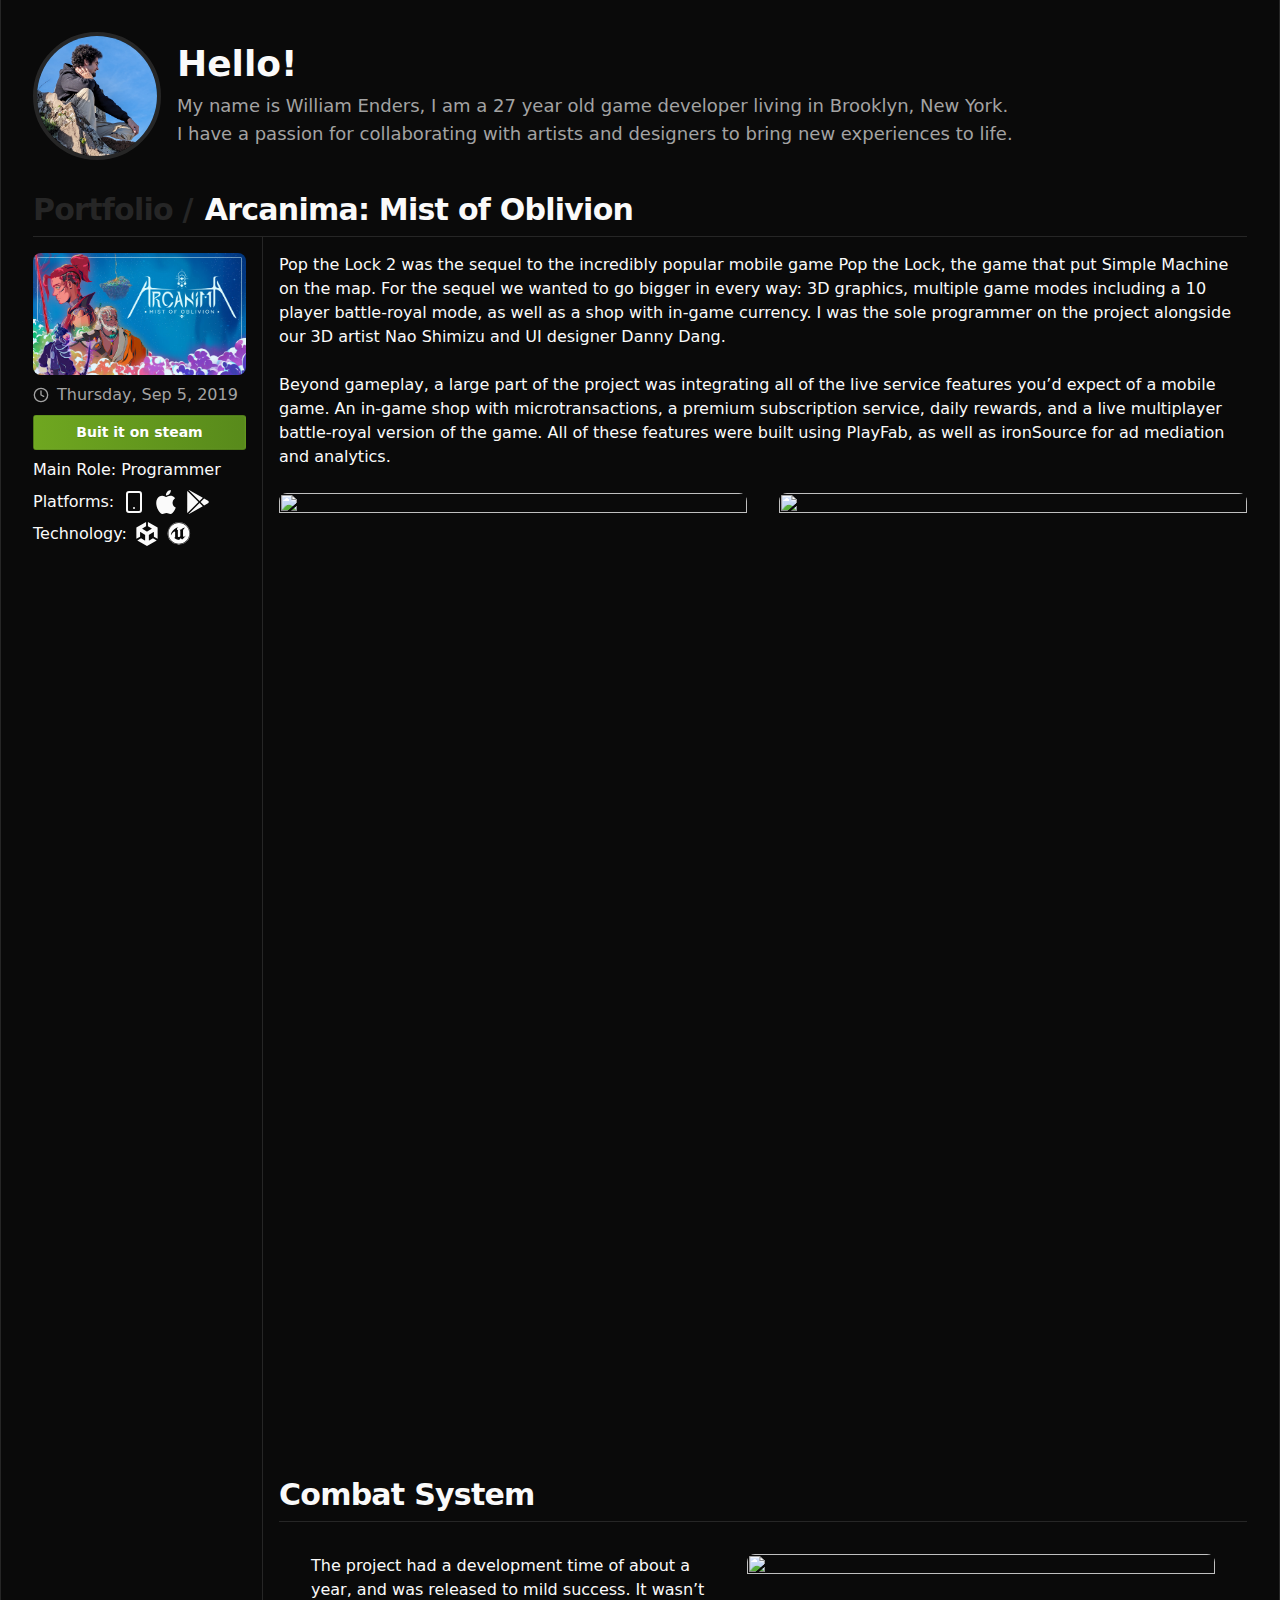
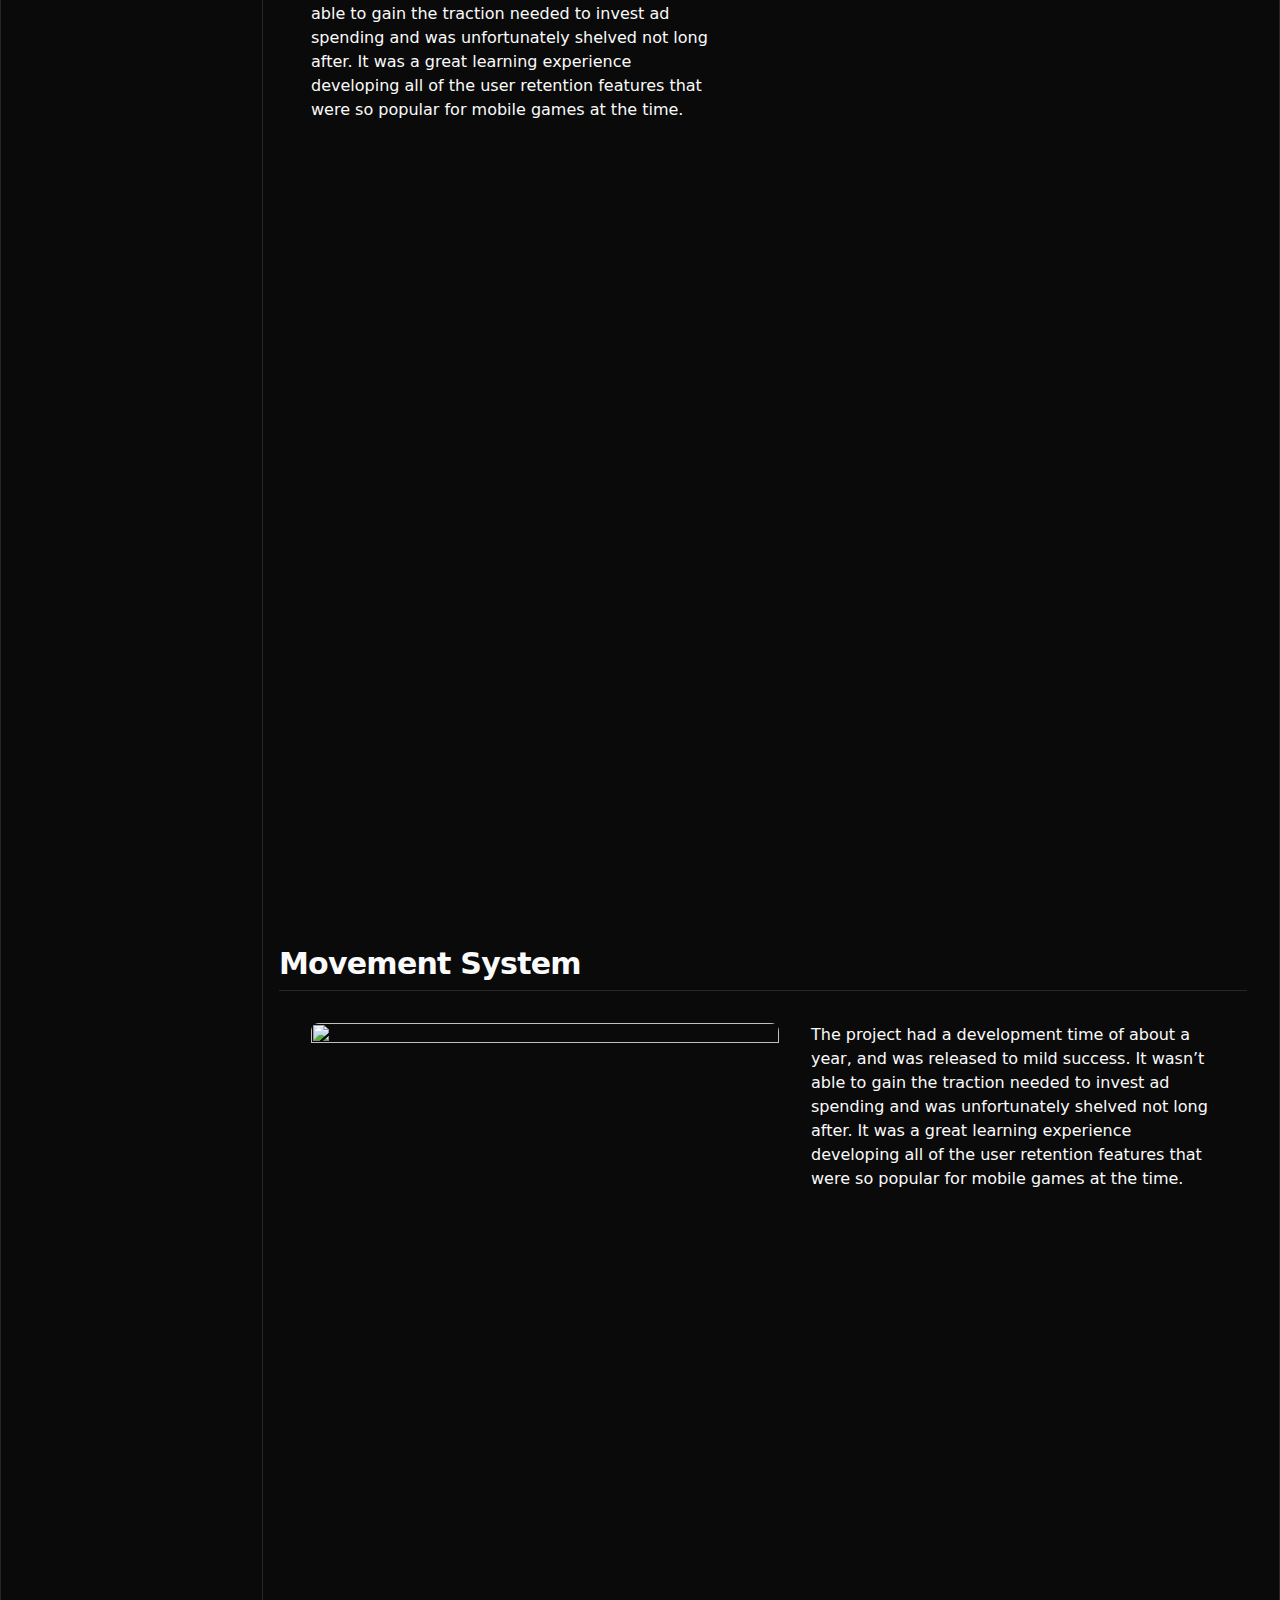
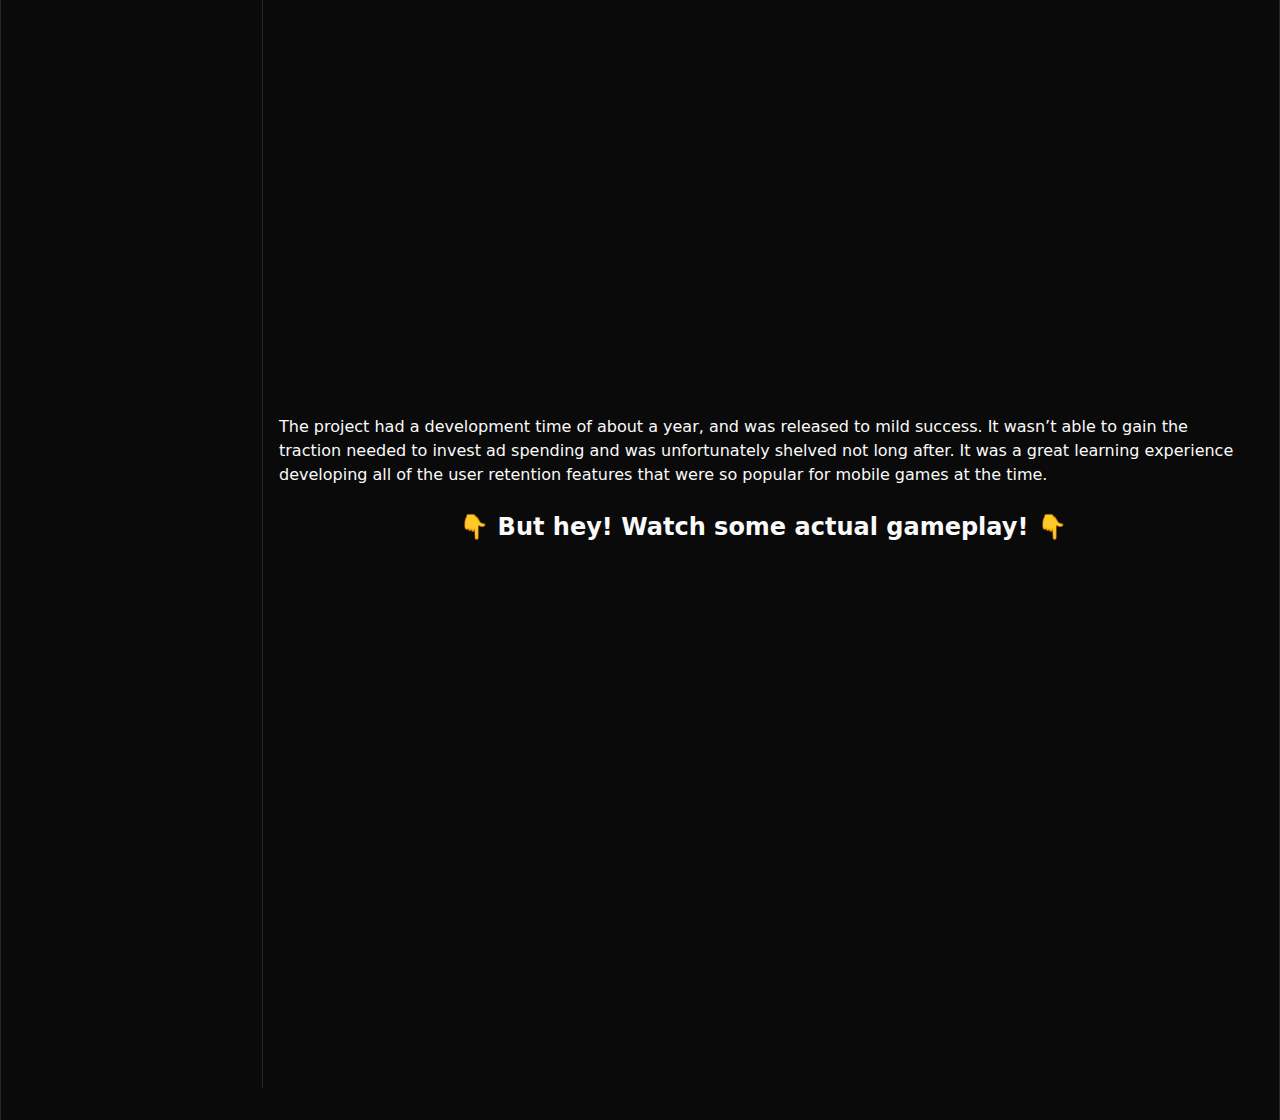
==== arcanima.html @ 006cbc2c "new gifs arcanima + all buttons" ====
<!DOCTYPE html>
<html lang="en" class="dark">
<head>
    <meta charset="utf-8">
    <link rel="icon" href="data:image/svg+xml,<svg xmlns=%22http://www.w3.org/2000/svg%22 viewBox=%220 0 100 100%22><text y=%22.9em%22 font-size=%2290%22>🌴</text></svg>">
    <meta name="viewport" content="width=device-width, initial-scale=1">

    <link href="css/0.CryfB9rL.css" rel="stylesheet">
    <title>William Enders | Game Developer</title><!-- HEAD_svelte-1976145_START -->
    <meta name="description" content="Welcome to my portfolio!"><!-- HEAD_svelte-1976145_END -->
</head>
<body data-sveltekit-preload-data="hover">
<div style="display: contents">
    <div class="annoying svelte-189985l">
        <div class="container min-h-dvh bg-background px-4 py-8 sm:px-6 md:px-8 xl:border-x">
            <div class="mb-8 flex flex-col gap-4 sm:flex-row" data-svelte-h="svelte-opiw4z"><a href="index.html" class="size-32 flex-none transition-transform motion-safe:hover:scale-105">
                <picture>
                    <source srcset="profile.png 1x, beach.DBFa8-_S.avif 2x" type="image/avif">
                    <source srcset="images/beach.D4cqr7gb.webp 1x, images/beach.BgDxl0EW.webp 2x" type="image/webp">
                    <source srcset="images/beach.BBWBqa_H.jpg 1x, images/beach.DhFdkm6y.jpg 2x" type="image/jpeg">
                    <img class="rounded-full border-4" src="images/beach.DhFdkm6y.jpg" alt="a portrait of a handsome young man" width="400" height="400"></picture>
            </a>
                <div class="space-y-2 self-center"><h1 class="text-2xl font-bold md:text-4xl">Hello!</h1>
                    <p class="text-md text-balance text-muted-foreground md:text-lg">My name is William Enders, I am a 27 year old game developer living in Brooklyn, New York. I
                        have a passion for collaborating with artists and designers to bring new experiences to life.</p></div>
            </div>
            <div class="border-b pb-2 text-3xl font-semibold tracking-tight transition-colors flex gap-3"><h1 class="text-muted" data-svelte-h="svelte-1a8pxc0"><a href="index.html" class="hover:text-primary transition-colors">Portfolio</a>
                /</h1>
                <h1>Arcanima: Mist of Oblivion</h1></div>
            <div class="flex h-full flex-row">
                <div class="flex basis-1/4 flex-col gap-2 border-r pr-4 pt-4">
                    <picture>
                        <source srcset="arcanima_tn.jpg 1x, ptl2.BVI6QSQ7.avif 2x" type="image/avif">
                        <source srcset="images/ptl2.Bhh-HkdA.webp 1x, images/ptl2.CThz2s9M.webp 2x" type="image/webp">
                        <source srcset="images/ptl2.BrkfYLmK.png 1x, images/ptl2.B_6vMdX2.png 2x" type="image/png">
                        <img src="images/ptl2.B_6vMdX2.png" alt="Pop The Lock 2" class="h-auto w-96 rounded-lg [view-transition-name:thumbnail]" width="616" height="353"></picture>
                    <div class="flex items-center gap-2 text-muted-foreground">
                        <svg xmlns="http://www.w3.org/2000/svg" width="24" height="24" viewBox="0 0 24 24" fill="none" stroke="currentColor" stroke-width="2" stroke-linecap="round" stroke-linejoin="round"
                             class="lucide-icon lucide lucide-clock size-4">
                            <circle cx="12" cy="12" r="10"></circle>
                            <polyline points="12 6 12 12 16 14"></polyline>
                        </svg>
                        <p>Thursday, Sep 5, 2019</p></div>
                    <div>
                        <a class="steam-button" target="_blank" href="https://store.steampowered.com/app/2172500/Arcanima_Mist_of_Oblivion___Prologue/">
                            Buit it on <strong>steam</strong>
                        </a>
                    </div>
                    <p>Main Role: Programmer</p>
                    <div class="flex gap-2"><p data-svelte-h="svelte-r80nj2">Platforms:</p>
                        <svg xmlns="http://www.w3.org/2000/svg" width="24" height="24" viewBox="0 0 24 24" fill="none" stroke="currentColor" stroke-width="2" stroke-linecap="round" stroke-linejoin="round"
                             class="lucide-icon lucide lucide-smartphone ">
                            <rect width="14" height="20" x="5" y="2" rx="2" ry="2"></rect>
                            <path d="M12 18h.01"></path>
                        </svg>
                        <svg viewBox="0 0 24 24" xmlns="http://www.w3.org/2000/svg" width="24" height="24" fill="currentColor">
                            <path d="M12.152 6.896c-.948 0-2.415-1.078-3.96-1.04-2.04.027-3.91 1.183-4.961 3.014-2.117 3.675-.546 9.103 1.519 12.09 1.013 1.454 2.208 3.09 3.792 3.039 1.52-.065 2.09-.987 3.935-.987 1.831 0 2.35.987 3.96.948 1.637-.026 2.676-1.48 3.676-2.948 1.156-1.688 1.636-3.325 1.662-3.415-.039-.013-3.182-1.221-3.22-4.857-.026-3.04 2.48-4.494 2.597-4.559-1.429-2.09-3.623-2.324-4.39-2.376-2-.156-3.675 1.09-4.61 1.09zM15.53 3.83c.843-1.012 1.4-2.427 1.245-3.83-1.207.052-2.662.805-3.532 1.818-.78.896-1.454 2.338-1.273 3.714 1.338.104 2.715-.688 3.559-1.701"></path>
                        </svg>
                        <svg viewBox="0 0 24 24" xmlns="http://www.w3.org/2000/svg" width="24" height="24" fill="currentColor">
                            <path d="M22.018 13.298l-3.919 2.218-3.515-3.493 3.543-3.521 3.891 2.202a1.49 1.49 0 0 1 0 2.594zM1.337.924a1.486 1.486 0 0 0-.112.568v21.017c0 .217.045.419.124.6l11.155-11.087L1.337.924zm12.207 10.065l3.258-3.238L3.45.195a1.466 1.466 0 0 0-.946-.179l11.04 10.973zm0 2.067l-11 10.933c.298.036.612-.016.906-.183l13.324-7.54-3.23-3.21z"></path>
                        </svg>
                    </div>
                    <div class="flex gap-2"><p data-svelte-h="svelte-1bf0748">Technology:</p>
                        <svg viewBox="0 0 24 24" xmlns="http://www.w3.org/2000/svg" width="24" height="24" fill="currentColor">
                            <path d="m12.9288 4.2939 3.7997 2.1929c.1366.077.1415.2905 0 .3675l-4.515 2.6076a.4192.4192 0 0 1-.4246 0L7.274 6.8543c-.139-.0745-.1415-.293 0-.3675l3.7972-2.193V0L1.3758 5.5977V16.793l3.7177-2.1456v-4.3858c-.0025-.1565.1813-.2682.318-.1838l4.5148 2.6076a.4252.4252 0 0 1 .2136.3676v5.2127c.0025.1565-.1813.2682-.3179.1838l-3.7996-2.1929-3.7178 2.1457L12 24l9.6954-5.5977-3.7178-2.1457-3.7996 2.1929c-.1341.082-.3229-.0248-.3179-.1838V13.053c0-.1565.087-.2956.2136-.3676l4.5149-2.6076c.134-.082.3228.0224.3179.1838v4.3858l3.7177 2.1456V5.5977L12.9288 0Z"></path>
                        </svg>
                        <svg viewBox="0 0 1002.188 1092.1911" xmlns="http://www.w3.org/2000/svg" width="24">
                            <g transform="matrix(1.65,0,0,-1.65,-350,1521.5239)">
                                <g transform="translate(312.5538,585.913)">
                                    <path d="m 0,0 c 0,0 -10.463,51.999 44.874,114.973 55.342,62.972 96.863,85.871 141.707,97.799 0,0 -0.038,-0.023 -0.078,-0.046 0.057,0.015 0.114,0.031 0.17,0.046 0,0 -35.227,-20.517 -35.227,-51.522 0,-9 1.435,-15.184 3.423,-19.315 2.638,-5.488 6.816,-7.354 10.567,-7.372 3.161,-0.018 5.011,1.281 9.01,2.834 l 0,-167.924 c 0,0 0.433,-2.707 2.863,-5.915 3.5,-4.613 9.001,-10.243 19.335,-10.3 17.629,0.113 39.802,20.026 39.802,20.026 l 0,135.964 c 0,13.832 -9.899,30.53 -20.389,36.259 0,0 1.429,0.09 3.743,0.089 6.926,0.002 21.784,-0.79 30.063,-7.115 2.3,2.665 39.418,44.665 105.466,57.589 0,0 -0.012,-0.013 -0.032,-0.037 0.061,0.012 0.12,0.025 0.181,0.037 0,0 -36.532,-43.016 -47.982,-64.348 -2.035,-0.121 -2.332,-40.471 -1.993,-80.79 0.329,-38.92 1.253,-77.818 1.789,-80.509 0,0 3.898,-5.794 13.824,-5.844 11.196,-0.057 30.063,7.195 59.643,38.288 l -0.001,-10e-4 0.001,10e-4 c 0,0 -0.78,-1.771 -2.35,-4.908 -8.477,-16.938 -39.975,-73.721 -95.925,-106.725 l -0.003,0.003 c -0.002,-10e-4 -0.004,-0.002 -0.005,-0.003 l -36.29,30.693 -0.927,0.774 -39.58,-41.967 c 0,0 -0.023,0.002 -0.06,0.006 l -0.005,-0.006 c 0,0 -90.232,7.633 -127.919,62.015 0,0 0.071,-0.026 0.178,-0.065 -0.016,0.022 -0.032,0.043 -0.047,0.065 0,0 5.707,-2.221 12.148,-2.342 7.547,-0.138 15.472,2.619 15.472,15.229 l 0,127.85 c 0,6.529 -4.495,13.853 -14.362,13.825 C 82.21,97.288 69.47,91.317 52.074,73.468 15.34,35.783 0.085,0 0.085,0 0.085,0 0.075,0.049 0.059,0.136 0.023,0.052 0,0 0,0 m 200.446,-216.757 c 70.386,0 136.56,27.41 186.33,77.18 49.771,49.771 77.18,115.944 77.18,186.33 0,70.386 -27.409,136.559 -77.18,186.33 -49.77,49.77 -115.944,77.18 -186.33,77.18 -70.386,0 -136.559,-27.41 -186.33,-77.18 -49.77,-49.771 -77.18,-115.944 -77.18,-186.33 0,-70.386 27.41,-136.559 77.18,-186.33 49.771,-49.77 115.944,-77.18 186.33,-77.18" style="fill:#ffffff"/>
                                </g>
                                <g transform="translate(513,908.3072)">
                                    <path d="m 0,0 c 152.232,0 275.641,-123.409 275.641,-275.641 0,-152.232 -123.409,-275.641 -275.641,-275.641 -152.232,0 -275.641,123.409 -275.641,275.641 C -275.641,-123.409 -152.232,0 0,0 m 0,-559.119 c 75.72,0 146.907,29.487 200.449,83.029 53.542,53.542 83.028,124.729 83.028,200.449 0,75.719 -29.486,146.907 -83.028,200.449 C 146.907,-21.65 75.72,7.836 0,7.836 c -75.72,0 -146.907,-29.486 -200.449,-83.028 -53.542,-53.542 -83.028,-124.73 -83.028,-200.449 0,-75.72 29.486,-146.907 83.028,-200.449 53.542,-53.542 124.729,-83.029 200.449,-83.029" style="fill:#ffffff"/>
                                </g>
                            </g>
                        </svg>
                    </div>


                </div>
                <div class="flex-grow basis-1/2 pl-4 pt-4">


                    <p data-svelte-h="svelte-wddc19">Pop the Lock 2 was the sequel to the incredibly popular mobile game Pop the Lock, the game that
                        put Simple Machine on the map. For the sequel we wanted to go bigger in every way: 3D graphics,
                        multiple game modes including a 10 player battle-royal mode, as well as a shop with in-game
                        currency. I was the sole programmer on the project alongside our 3D artist Nao Shimizu and UI
                        designer Danny Dang.</p> <br>
                    <p data-svelte-h="svelte-1mc4erz">Beyond gameplay, a large part of the project was integrating all of the live service features
                        you’d expect of a mobile game. An in-game shop with microtransactions, a premium subscription
                        service, daily rewards, and a live multiplayer battle-royal version of the game. All of these
                        features were built using PlayFab, as well as ironSource for ad mediation and analytics.</p> <br>


                    <div class="flex justify-center gap-4 rounded-lg">
                        <picture>
                            <source srcset="images/combat_junto.gif 1x, https://www.williamenders.com/_app/immutable/assets/screenshot_01.tKtVwHa5.avif 2x" type="image/avif">
                            <source srcset="https://www.williamenders.com/_app/immutable/assets/screenshot_01.CiVbqali.webp 1x, https://www.williamenders.com/_app/immutable/assets/screenshot_01.BJa1hfIZ.webp 2x" type="image/webp">
                            <source srcset="https://www.williamenders.com/_app/immutable/assets/screenshot_01.DCDDODdZ.png 1x, https://www.williamenders.com/_app/immutable/assets/screenshot_01.DF7YZy8U.png 2x" type="image/png">
                            <img class="rounded-lg" src="" width="468" height="960">
                        </picture>
                        <br>
                        <picture>
                            <source srcset="images/focus.gif 1x, https://www.williamenders.com/_app/immutable/assets/screenshot_01.tKtVwHa5.avif 2x" type="image/avif">
                            <source srcset="https://www.williamenders.com/_app/immutable/assets/screenshot_01.CiVbqali.webp 1x, https://www.williamenders.com/_app/immutable/assets/screenshot_01.BJa1hfIZ.webp 2x" type="image/webp">
                            <source srcset="https://www.williamenders.com/_app/immutable/assets/screenshot_01.DCDDODdZ.png 1x, https://www.williamenders.com/_app/immutable/assets/screenshot_01.DF7YZy8U.png 2x" type="image/png">
                            <img class="rounded-lg" src="" width="468" height="960">
                        </picture>

                    </div>

                    <br>
                    <div class="border-b pb-2 text-3xl font-semibold tracking-tight transition-colors flex gap-3">
                        <h1>Combat System</h1>
                    </div>

                    <div class="flex flex-col sm:flex-row p-4">

                        <div class="flex-grow basis-1/2  p-4">

                            <p data-svelte-h="svelte-4kuu67">The project had a development time of about a year, and was released to mild success. It wasn’t
                                able to gain the traction needed to invest ad spending and was unfortunately shelved not long
                                after. It was a great learning experience developing all of the user retention features that were
                                so popular for mobile games at the time.</p>
                            <br>
                        </div>

                        <div class="flex-grow basis-1/2  p-4">
                            <picture>
                                <source srcset="images/raj_junto.gif 1x, https://www.williamenders.com/_app/immutable/assets/screenshot_01.tKtVwHa5.avif 2x" type="image/avif">
                                <source srcset="https://www.williamenders.com/_app/immutable/assets/screenshot_01.CiVbqali.webp 1x, https://www.williamenders.com/_app/immutable/assets/screenshot_01.BJa1hfIZ.webp 2x" type="image/webp">
                                <source srcset="https://www.williamenders.com/_app/immutable/assets/screenshot_01.DCDDODdZ.png 1x, https://www.williamenders.com/_app/immutable/assets/screenshot_01.DF7YZy8U.png 2x" type="image/png">
                                <img class="rounded-lg" src="" width="468" height="960">
                            </picture>
                        </div>

                    </div>

                    <div class="border-b pb-2 text-3xl font-semibold tracking-tight transition-colors flex gap-3">
                        <h1>Movement System</h1>
                    </div>


                    <div class="flex flex-col sm:flex-row p-4">

                        <div class="flex-grow basis-1/2  p-4">
                            <picture>
                                <source srcset="images/move_junto.gif 1x, https://www.williamenders.com/_app/immutable/assets/screenshot_01.tKtVwHa5.avif 2x" type="image/avif">
                                <source srcset="https://www.williamenders.com/_app/immutable/assets/screenshot_01.CiVbqali.webp 1x, https://www.williamenders.com/_app/immutable/assets/screenshot_01.BJa1hfIZ.webp 2x" type="image/webp">
                                <source srcset="https://www.williamenders.com/_app/immutable/assets/screenshot_01.DCDDODdZ.png 1x, https://www.williamenders.com/_app/immutable/assets/screenshot_01.DF7YZy8U.png 2x" type="image/png">
                                <img class="rounded-lg" src="" width="468" height="960">
                            </picture>
                        </div>

                        <div class="flex-grow basis-1/2  p-4">
                            <p data-svelte-h="svelte-4kuu67">The project had a development time of about a year, and was released to mild success. It wasn’t
                                able to gain the traction needed to invest ad spending and was unfortunately shelved not long
                                after. It was a great learning experience developing all of the user retention features that were
                                so popular for mobile games at the time.</p>
                            <br>
                        </div>

                    </div>


                    <p data-svelte-h="svelte-4kuu67">The project had a development time of about a year, and was released to mild success. It wasn’t
                        able to gain the traction needed to invest ad spending and was unfortunately shelved not long
                        after. It was a great learning experience developing all of the user retention features that were
                        so popular for mobile games at the time.</p>
                    <br>

                    <div class="flex justify-center mb-4">
                        <div>
                            <p class="align-center text-2xl font-bold md:text-2xl"> 👇 But hey! Watch some actual gameplay! 👇</p>
                            <br>
                            <iframe width="560" height="315" src="https://www.youtube.com/embed/Me1qyQM7eRQ?si=IGP0LHezH2Ei_ex-" title="YouTube video player" frameborder="0"
                                    allow="accelerometer; autoplay; clipboard-write; encrypted-media; gyroscope; picture-in-picture; web-share" referrerpolicy="strict-origin-when-cross-origin" allowfullscreen>
                            </iframe>

                        </div>
                    </div>


                    <div class="flex justify-center">
                        <iframe src="https://store.steampowered.com/widget/2172500/" frameborder="0" width="646" height="190"></iframe>
                    </div>
                </div>


            </div>

        </div>
    </div>

    <script type="49ac6cd21077cce20272099f-text/javascript">
        {
            __sveltekit_1gdzyd1 = {
                base: new URL("..", location).pathname.slice(0, -1)
            };

            const element = document.currentScript.parentElement;

            const data = [null,null];

            Promise.all([
                import("start.A5Tb2EUy.js"),
                import("app.BKcnrvLT.js")
            ]).then(([kit, app]) => {
                kit.start(app, element, {
                    node_ids: [0, 3],
                    data,
                    form: null,
                    error: null
                });
            });
        }
    </script>
</div>
<script src="js/rocket-loader.min.js" data-cf-settings="49ac6cd21077cce20272099f-|49" defer=""></script>
<script>(function () {
    function c() {
        var b = a.contentDocument || a.contentWindow.document;
        if (b) {
            var d = b.createElement('script');
            d.innerHTML = "window.__CF$cv$params={r:'8e103ff41c3196f9',t:'MTczMTM0ODczOS4wMDAwMDA='};var a=document.createElement('script');a.nonce='';a.src='/cdn-cgi/challenge-platform/scripts/jsd/main.js';document.getElementsByTagName('head')[0].appendChild(a);";
            b.getElementsByTagName('head')[0].appendChild(d)
        }
    }

    if (document.body) {
        var a = document.createElement('iframe');
        a.height = 1;
        a.width = 1;
        a.style.position = 'absolute';
        a.style.top = 0;
        a.style.left = 0;
        a.style.border = 'none';
        a.style.visibility = 'hidden';
        document.body.appendChild(a);
        if ('loading' !== document.readyState) c(); else if (window.addEventListener) document.addEventListener('DOMContentLoaded', c); else {
            var e = document.onreadystatechange || function () {
            };
            document.onreadystatechange = function (b) {
                e(b);
                'loading' !== document.readyState && (document.onreadystatechange = e, c())
            }
        }
    }
})();</script>
<iframe height="1" width="1" style="position: absolute; top: 0px; left: 0px; border: none; visibility: hidden;"></iframe>
<script defer="" src="https://static.cloudflareinsights.com/beacon.min.js/vcd15cbe7772f49c399c6a5babf22c1241717689176015" data-cf-beacon="{" rayid
":"8e103ff41c3196f9","version":"2024.10.5","r":1,"token":"dce5ffaf76e442ef91a8ec7d94185e29","servertiming":{"name":{"cfextpri":true,"cfl4":true,"cfspeedbrain":true,"cfcachestatus":true}}}"="" crossorigin="anonymous"></script>


<style>
    .dark {
        color-scheme: dark;
    }

    body {
        background-image: url('images/topography.svg');
    }
</style>
</body>
</html>
---- css/0.CryfB9rL.css ----
*, :before, :after {
    box-sizing: border-box;
    border-width: 0;
    border-style: solid;
    border-color: #e5e7eb
}

:before, :after {
    --tw-content: ""
}

html, :host {
    line-height: 1.5;
    -webkit-text-size-adjust: 100%;
    -moz-tab-size: 4;
    -o-tab-size: 4;
    tab-size: 4;
    font-family: ui-sans-serif, system-ui, sans-serif, "Apple Color Emoji", "Segoe UI Emoji", Segoe UI Symbol, "Noto Color Emoji";
    font-feature-settings: normal;
    font-variation-settings: normal;
    -webkit-tap-highlight-color: transparent
}

body {
    margin: 0;
    line-height: inherit
}

hr {
    height: 0;
    color: inherit;
    border-top-width: 1px
}

abbr:where([title]) {
    -webkit-text-decoration: underline dotted;
    text-decoration: underline dotted
}

h1, h2, h3, h4, h5, h6 {
    font-size: inherit;
    font-weight: inherit
}

a {
    color: inherit;
    text-decoration: inherit
}

b, strong {
    font-weight: bolder
}

code, kbd, samp, pre {
    font-family: ui-monospace, SFMono-Regular, Menlo, Monaco, Consolas, Liberation Mono, Courier New, monospace;
    font-feature-settings: normal;
    font-variation-settings: normal;
    font-size: 1em
}

small {
    font-size: 80%
}

sub, sup {
    font-size: 75%;
    line-height: 0;
    position: relative;
    vertical-align: baseline
}

sub {
    bottom: -.25em
}

sup {
    top: -.5em
}

table {
    text-indent: 0;
    border-color: inherit;
    border-collapse: collapse
}

button, input, optgroup, select, textarea {
    font-family: inherit;
    font-feature-settings: inherit;
    font-variation-settings: inherit;
    font-size: 100%;
    font-weight: inherit;
    line-height: inherit;
    letter-spacing: inherit;
    color: inherit;
    margin: 0;
    padding: 0
}

button, select {
    text-transform: none
}

button, input:where([type=button]), input:where([type=reset]), input:where([type=submit]) {
    -webkit-appearance: button;
    background-color: transparent;
    background-image: none
}

:-moz-focusring {
    outline: auto
}

:-moz-ui-invalid {
    box-shadow: none
}

progress {
    vertical-align: baseline
}

::-webkit-inner-spin-button, ::-webkit-outer-spin-button {
    height: auto
}

[type=search] {
    -webkit-appearance: textfield;
    outline-offset: -2px
}

::-webkit-search-decoration {
    -webkit-appearance: none
}

::-webkit-file-upload-button {
    -webkit-appearance: button;
    font: inherit
}

summary {
    display: list-item
}

blockquote, dl, dd, h1, h2, h3, h4, h5, h6, hr, figure, p, pre {
    margin: 0
}

fieldset {
    margin: 0;
    padding: 0
}

legend {
    padding: 0
}

ol, ul, menu {
    list-style: none;
    margin: 0;
    padding: 0
}

dialog {
    padding: 0
}

textarea {
    resize: vertical
}

input::-moz-placeholder, textarea::-moz-placeholder {
    opacity: 1;
    color: #9ca3af
}

input::placeholder, textarea::placeholder {
    opacity: 1;
    color: #9ca3af
}

button, [role=button] {
    cursor: pointer
}

.button{
    background-color: #04AA6D;
}

:disabled {
    cursor: default
}

img, svg, video, canvas, audio, iframe, embed, object {
    display: block;
    vertical-align: middle
}

img, video {
    max-width: 100%;
    height: auto
}

[hidden] {
    display: none
}

:root {
    --background: 0 0% 100%;
    --foreground: 0 0% 3.9%;
    --card: 0 0% 100%;
    --card-foreground: 0 0% 3.9%;
    --popover: 0 0% 100%;
    --popover-foreground: 0 0% 3.9%;
    --primary: 0 0% 9%;
    --primary-foreground: 0 0% 98%;
    --secondary: 0 0% 96.1%;
    --secondary-foreground: 0 0% 9%;
    --muted: 0 0% 96.1%;
    --muted-foreground: 0 0% 45.1%;
    --accent: 0 0% 96.1%;
    --accent-foreground: 0 0% 9%;
    --destructive: 0 72.22% 50.59%;
    --destructive-foreground: 0 0% 98%;
    --border: 0 0% 89.8%;
    --input: 0 0% 89.8%;
    --ring: 0 0% 3.9%;
    --radius: .5rem
}

.dark {
    --background: 0 0% 3.9%;
    --foreground: 0 0% 98%;
    --card: 0 0% 3.9%;
    --card-foreground: 0 0% 98%;
    --popover: 0 0% 3.9%;
    --popover-foreground: 0 0% 98%;
    --primary: 198 93% 60%;
    --primary-foreground: 0 0% 9%;
    --secondary: 0 0% 14.9%;
    --secondary-foreground: 0 0% 98%;
    --muted: 0 0% 14.9%;
    --muted-foreground: 0 0% 63.9%;
    --accent: 0 0% 14.9%;
    --accent-foreground: 0 0% 98%;
    --destructive: 0 62.8% 30.6%;
    --destructive-foreground: 0 0% 98%;
    --border: 0 0% 14.9%;
    --input: 0 0% 14.9%;
    --ring: 0 0% 83.1%
}

* {
    --tw-border-opacity: 1;
    border-color: hsl(var(--border) / var(--tw-border-opacity))
}

body {
    --tw-bg-opacity: 1;
    background-color: hsl(var(--background) / var(--tw-bg-opacity));
    --tw-text-opacity: 1;
    color: hsl(var(--foreground) / var(--tw-text-opacity))
}

*, :before, :after {
    --tw-border-spacing-x: 0;
    --tw-border-spacing-y: 0;
    --tw-translate-x: 0;
    --tw-translate-y: 0;
    --tw-rotate: 0;
    --tw-skew-x: 0;
    --tw-skew-y: 0;
    --tw-scale-x: 1;
    --tw-scale-y: 1;
    --tw-pan-x: ;
    --tw-pan-y: ;
    --tw-pinch-zoom: ;
    --tw-scroll-snap-strictness: proximity;
    --tw-gradient-from-position: ;
    --tw-gradient-via-position: ;
    --tw-gradient-to-position: ;
    --tw-ordinal: ;
    --tw-slashed-zero: ;
    --tw-numeric-figure: ;
    --tw-numeric-spacing: ;
    --tw-numeric-fraction: ;
    --tw-ring-inset: ;
    --tw-ring-offset-width: 0px;
    --tw-ring-offset-color: #fff;
    --tw-ring-color: rgb(59 130 246 / .5);
    --tw-ring-offset-shadow: 0 0 #0000;
    --tw-ring-shadow: 0 0 #0000;
    --tw-shadow: 0 0 #0000;
    --tw-shadow-colored: 0 0 #0000;
    --tw-blur: ;
    --tw-brightness: ;
    --tw-contrast: ;
    --tw-grayscale: ;
    --tw-hue-rotate: ;
    --tw-invert: ;
    --tw-saturate: ;
    --tw-sepia: ;
    --tw-drop-shadow: ;
    --tw-backdrop-blur: ;
    --tw-backdrop-brightness: ;
    --tw-backdrop-contrast: ;
    --tw-backdrop-grayscale: ;
    --tw-backdrop-hue-rotate: ;
    --tw-backdrop-invert: ;
    --tw-backdrop-opacity: ;
    --tw-backdrop-saturate: ;
    --tw-backdrop-sepia: ;
    --tw-contain-size: ;
    --tw-contain-layout: ;
    --tw-contain-paint: ;
    --tw-contain-style:
}

::backdrop {
    --tw-border-spacing-x: 0;
    --tw-border-spacing-y: 0;
    --tw-translate-x: 0;
    --tw-translate-y: 0;
    --tw-rotate: 0;
    --tw-skew-x: 0;
    --tw-skew-y: 0;
    --tw-scale-x: 1;
    --tw-scale-y: 1;
    --tw-pan-x: ;
    --tw-pan-y: ;
    --tw-pinch-zoom: ;
    --tw-scroll-snap-strictness: proximity;
    --tw-gradient-from-position: ;
    --tw-gradient-via-position: ;
    --tw-gradient-to-position: ;
    --tw-ordinal: ;
    --tw-slashed-zero: ;
    --tw-numeric-figure: ;
    --tw-numeric-spacing: ;
    --tw-numeric-fraction: ;
    --tw-ring-inset: ;
    --tw-ring-offset-width: 0px;
    --tw-ring-offset-color: #fff;
    --tw-ring-color: rgb(59 130 246 / .5);
    --tw-ring-offset-shadow: 0 0 #0000;
    --tw-ring-shadow: 0 0 #0000;
    --tw-shadow: 0 0 #0000;
    --tw-shadow-colored: 0 0 #0000;
    --tw-blur: ;
    --tw-brightness: ;
    --tw-contrast: ;
    --tw-grayscale: ;
    --tw-hue-rotate: ;
    --tw-invert: ;
    --tw-saturate: ;
    --tw-sepia: ;
    --tw-drop-shadow: ;
    --tw-backdrop-blur: ;
    --tw-backdrop-brightness: ;
    --tw-backdrop-contrast: ;
    --tw-backdrop-grayscale: ;
    --tw-backdrop-hue-rotate: ;
    --tw-backdrop-invert: ;
    --tw-backdrop-opacity: ;
    --tw-backdrop-saturate: ;
    --tw-backdrop-sepia: ;
    --tw-contain-size: ;
    --tw-contain-layout: ;
    --tw-contain-paint: ;
    --tw-contain-style: ;
}

.container {
    width: 100%;
    margin-right: auto;
    margin-left: auto;
    position: relative;
}

.top-left {
    position: absolute;
    top: 6px;
    right: 10px;
}

@media (min-width: 1400px) {
    .container {
        max-width: 1400px
    }
}

.sr-only {
    position: absolute;
    width: 1px;
    height: 1px;
    padding: 0;
    margin: -1px;
    overflow: hidden;
    clip: rect(0, 0, 0, 0);
    white-space: nowrap;
    border-width: 0
}

.absolute {
    position: absolute
}

.relative {
    position: relative
}

.-bottom-12 {
    bottom: -3rem
}

.-left-12 {
    left: -3rem
}

.-right-12 {
    right: -3rem
}

.-top-12 {
    top: -3rem
}

.left-1\/2 {
    left: 50%
}

.top-1\/2 {
    top: 50%
}

.float-right {
    float: right
}

.align-center {
    text-align: center;
}

.-ml-1 {
    margin-left: -.25rem
}

.-ml-4 {
    margin-left: -1rem
}

.-mt-4 {
    margin-top: -1rem
}

.mb-1 {
    margin-bottom: .25rem
}

.mb-4 {
    margin-bottom: 1rem
}

.mb-8 {
    margin-bottom: 2rem
}

.ml-4 {
    margin-left: 1rem
}

.mr-2 {
    margin-right: .5rem
}

.mt-4 {
    margin-top: 1rem
}

.flex {
    display: flex
}

.inline-flex {
    display: inline-flex
}

.grid {
    display: grid
}

.contents {
    display: contents
}

.hidden {
    display: none
}

.aspect-video {
    aspect-ratio: 16 / 9
}

.size-3 {
    width: .75rem;
    height: .75rem
}

.size-32 {
    width: 8rem;
    height: 8rem
}

.size-4 {
    width: 1rem;
    height: 1rem
}

.h-10 {
    height: 2.5rem
}

.h-11 {
    height: 2.75rem
}

.h-4 {
    height: 1rem
}

.h-8 {
    height: 2rem
}

.h-9 {
    height: 2.25rem
}

.h-96 {
    height: 24rem
}

.h-auto {
    height: auto
}

.h-fit {
    height: -moz-fit-content;
    height: fit-content
}

.h-full {
    height: 100%
}

.min-h-\[80px\] {
    min-height: 80px
}

.min-h-dvh {
    min-height: 100dvh
}

.w-10 {
    width: 2.5rem
}

.w-3\/4 {
    width: 75%
}

.w-4 {
    width: 1rem
}

.w-48 {
    width: 12rem
}

.w-8 {
    width: 2rem
}

.w-96 {
    width: 24rem
}

.w-auto {
    width: auto
}

.w-full {
    width: 100%
}

.min-w-0 {
    min-width: 0px
}

.flex-none {
    flex: none
}

.shrink-0 {
    flex-shrink: 0
}

.flex-grow, .grow {
    flex-grow: 1
}

.grow-0 {
    flex-grow: 0
}

.basis-1\/2 {
    flex-basis: 50%
}

.basis-1\/3 {
    flex-basis: 33.333333%
}

.basis-1\/4 {
    flex-basis: 25%
}

.basis-2\/5 {
    flex-basis: 40%
}

.basis-3\/5 {
    flex-basis: 60%
}

.basis-full {
    flex-basis: 100%
}

.-translate-x-1\/2 {
    --tw-translate-x: -50%;
    transform: translate(var(--tw-translate-x), var(--tw-translate-y)) rotate(var(--tw-rotate)) skew(var(--tw-skew-x)) skewY(var(--tw-skew-y)) scaleX(var(--tw-scale-x)) scaleY(var(--tw-scale-y))
}

.-translate-x-\[6\.5px\] {
    --tw-translate-x: -6.5px;
    transform: translate(var(--tw-translate-x), var(--tw-translate-y)) rotate(var(--tw-rotate)) skew(var(--tw-skew-x)) skewY(var(--tw-skew-y)) scaleX(var(--tw-scale-x)) scaleY(var(--tw-scale-y))
}

.-translate-y-1\/2 {
    --tw-translate-y: -50%;
    transform: translate(var(--tw-translate-x), var(--tw-translate-y)) rotate(var(--tw-rotate)) skew(var(--tw-skew-x)) skewY(var(--tw-skew-y)) scaleX(var(--tw-scale-x)) scaleY(var(--tw-scale-y))
}

.translate-y-3 {
    --tw-translate-y: .75rem;
    transform: translate(var(--tw-translate-x), var(--tw-translate-y)) rotate(var(--tw-rotate)) skew(var(--tw-skew-x)) skewY(var(--tw-skew-y)) scaleX(var(--tw-scale-x)) scaleY(var(--tw-scale-y))
}

.rotate-90 {
    --tw-rotate: 90deg;
    transform: translate(var(--tw-translate-x), var(--tw-translate-y)) rotate(var(--tw-rotate)) skew(var(--tw-skew-x)) skewY(var(--tw-skew-y)) scaleX(var(--tw-scale-x)) scaleY(var(--tw-scale-y))
}

.transform {
    transform: translate(var(--tw-translate-x), var(--tw-translate-y)) rotate(var(--tw-rotate)) skew(var(--tw-skew-x)) skewY(var(--tw-skew-y)) scaleX(var(--tw-scale-x)) scaleY(var(--tw-scale-y))
}

@keyframes spin {
    to {
        transform: rotate(360deg)
    }
}

.animate-spin {
    animation: spin 1s linear infinite
}

.touch-manipulation {
    touch-action: manipulation
}

.select-none {
    -webkit-user-select: none;
    -moz-user-select: none;
    user-select: none
}

.resize-none {
    resize: none
}

.grid-cols-1 {
    grid-template-columns:repeat(1, minmax(0, 1fr))
}

.grid-cols-\[25px_1fr\] {
    grid-template-columns:25px 1fr
}

.flex-row {
    flex-direction: row
}

.flex-col {
    flex-direction: column
}

.items-center {
    align-items: center
}

.justify-center {
    justify-content: center
}

.gap-2 {
    gap: .5rem
}

.gap-3 {
    gap: .75rem
}

.gap-4 {
    gap: 1rem
}

.space-y-1 > :not([hidden]) ~ :not([hidden]) {
    --tw-space-y-reverse: 0;
    margin-top: calc(.25rem * calc(1 - var(--tw-space-y-reverse)));
    margin-bottom: calc(.25rem * var(--tw-space-y-reverse))
}

.space-y-2 > :not([hidden]) ~ :not([hidden]) {
    --tw-space-y-reverse: 0;
    margin-top: calc(.5rem * calc(1 - var(--tw-space-y-reverse)));
    margin-bottom: calc(.5rem * var(--tw-space-y-reverse))
}

.self-center {
    align-self: center
}

.overflow-hidden {
    overflow: hidden
}

.whitespace-nowrap {
    white-space: nowrap
}

.text-balance {
    text-wrap: balance
}

.rounded-full {
    border-radius: 9999px
}

.rounded-lg {
    border-radius: var(--radius)
}

.rounded-md {
    border-radius: calc(var(--radius) - 2px)
}

.border {
    border-width: 1px
}

.border-4 {
    border-width: 4px
}

.border-b {
    border-bottom-width: 1px
}

.border-l {
    border-left-width: 1px
}

.border-l-2 {
    border-left-width: 2px
}

.border-r {
    border-right-width: 1px
}

.border-destructive\/50 {
    border-color: hsl(var(--destructive) / .5)
}

.border-input {
    --tw-border-opacity: 1;
    border-color: hsl(var(--input) / var(--tw-border-opacity))
}

.border-transparent {
    border-color: transparent
}

.bg-background {
    --tw-bg-opacity: 1;
    background-color: hsl(var(--background) / var(--tw-bg-opacity))
}

.bg-destructive {
    --tw-bg-opacity: 1;
    background-color: hsl(var(--destructive) / var(--tw-bg-opacity))
}

.bg-primary {
    --tw-bg-opacity: 1;
    background-color: hsl(var(--primary) / var(--tw-bg-opacity))
}

.bg-secondary {
    --tw-bg-opacity: 1;
    background-color: hsl(var(--secondary) / var(--tw-bg-opacity))
}

.p-1 {
    padding: .25rem
}

.p-1-5 {
    padding: .357rem
}

.p-4 {
    padding: 1rem
}

.px-10 {
    padding-left: 2.5rem;
    padding-right: 2.5rem
}

.px-2 {
    padding-left: .5rem;
    padding-right: .5rem
}

.px-2\.5 {
    padding-left: .625rem;
    padding-right: .625rem
}

.px-3 {
    padding-left: .75rem;
    padding-right: .75rem
}

.px-4 {
    padding-left: 1rem;
    padding-right: 1rem
}

.px-8 {
    padding-left: 2rem;
    padding-right: 2rem
}

.py-0 {
    padding-top: 0;
    padding-bottom: 0
}

.py-0\.5 {
    padding-top: .125rem;
    padding-bottom: .125rem
}

.py-2 {
    padding-top: .5rem;
    padding-bottom: .5rem
}

.py-4 {
    padding-top: 1rem;
    padding-bottom: 1rem
}

.py-8 {
    padding-top: 2rem;
    padding-bottom: 2rem
}

.pb-2 {
    padding-bottom: .5rem
}

.pl-1 {
    padding-left: .25rem
}

.pl-4 {
    padding-left: 1rem
}

.pl-6 {
    padding-left: 1.5rem
}

.pr-4 {
    padding-right: 1rem
}

.pt-4 {
    padding-top: 1rem
}

.text-2xl {
    font-size: 1.5rem;
    line-height: 2rem
}

.text-3xl {
    font-size: 1.875rem;
    line-height: 2.25rem
}

.text-sm {
    font-size: .875rem;
    line-height: 1.25rem
}

.text-xl {
    font-size: 1.25rem;
    line-height: 1.75rem
}

.text-xs {
    font-size: .75rem;
    line-height: 1rem
}

.font-bold {
    font-weight: 700
}

.font-medium {
    font-weight: 500
}

.font-semibold {
    font-weight: 600
}

.italic {
    font-style: italic
}

.leading-none {
    line-height: 1
}

.tracking-tight {
    letter-spacing: -.025em
}

.text-destructive {
    --tw-text-opacity: 1;
    color: hsl(var(--destructive) / var(--tw-text-opacity))
}

.text-destructive-foreground {
    --tw-text-opacity: 1;
    color: hsl(var(--destructive-foreground) / var(--tw-text-opacity))
}

.text-foreground {
    --tw-text-opacity: 1;
    color: hsl(var(--foreground) / var(--tw-text-opacity))
}

.text-muted {
    --tw-text-opacity: 1;
    color: hsl(var(--muted) / var(--tw-text-opacity))
}

.text-muted-foreground {
    --tw-text-opacity: 1;
    color: hsl(var(--muted-foreground) / var(--tw-text-opacity))
}

.text-primary {
    --tw-text-opacity: 1;
    color: hsl(var(--primary) / var(--tw-text-opacity))
}

.text-primary-foreground {
    --tw-text-opacity: 1;
    color: hsl(var(--primary-foreground) / var(--tw-text-opacity))
}

.text-secondary-foreground {
    --tw-text-opacity: 1;
    color: hsl(var(--secondary-foreground) / var(--tw-text-opacity))
}

.underline-offset-4 {
    text-underline-offset: 4px
}

.outline {
    outline-style: solid
}

.ring-offset-background {
    --tw-ring-offset-color: hsl(var(--background) / 1)
}

.blur {
    --tw-blur: blur(8px);
    filter: var(--tw-blur) var(--tw-brightness) var(--tw-contrast) var(--tw-grayscale) var(--tw-hue-rotate) var(--tw-invert) var(--tw-saturate) var(--tw-sepia) var(--tw-drop-shadow)
}

.transition-colors {
    transition-property: color, background-color, border-color, text-decoration-color, fill, stroke;
    transition-timing-function: cubic-bezier(.4, 0, .2, 1);
    transition-duration: .15s
}

.transition-transform {
    transition-property: transform;
    transition-timing-function: cubic-bezier(.4, 0, .2, 1);
    transition-duration: .15s
}

.\[view-transition-name\:thumbnail\] {
    view-transition-name: thumbnail
}

.file\:border-0::file-selector-button {
    border-width: 0px
}

.file\:bg-transparent::file-selector-button {
    background-color: transparent
}

.file\:text-sm::file-selector-button {
    font-size: .875rem;
    line-height: 1.25rem
}

.file\:font-medium::file-selector-button {
    font-weight: 500
}

.placeholder\:text-muted-foreground::-moz-placeholder {
    --tw-text-opacity: 1;
    color: hsl(var(--muted-foreground) / var(--tw-text-opacity))
}

.placeholder\:text-muted-foreground::placeholder {
    --tw-text-opacity: 1;
    color: hsl(var(--muted-foreground) / var(--tw-text-opacity))
}

.hover\:bg-accent:hover {
    --tw-bg-opacity: 1;
    background-color: hsl(var(--accent) / var(--tw-bg-opacity))
}

.hover\:bg-destructive\/80:hover {
    background-color: hsl(var(--destructive) / .8)
}

.hover\:bg-destructive\/90:hover {
    background-color: hsl(var(--destructive) / .9)
}

.hover\:bg-primary\/80:hover {
    background-color: hsl(var(--primary) / .8)
}

.hover\:bg-primary\/90:hover {
    background-color: hsl(var(--primary) / .9)
}

.hover\:bg-secondary\/80:hover {
    background-color: hsl(var(--secondary) / .8)
}

.hover\:text-accent-foreground:hover {
    --tw-text-opacity: 1;
    color: hsl(var(--accent-foreground) / var(--tw-text-opacity))
}

.hover\:text-primary:hover {
    --tw-text-opacity: 1;
    color: hsl(var(--primary) / var(--tw-text-opacity))
}

.hover\:underline:hover {
    text-decoration-line: underline
}

.focus\:outline-none:focus {
    outline: 2px solid transparent;
    outline-offset: 2px
}

.focus\:ring-2:focus {
    --tw-ring-offset-shadow: var(--tw-ring-inset) 0 0 0 var(--tw-ring-offset-width) var(--tw-ring-offset-color);
    --tw-ring-shadow: var(--tw-ring-inset) 0 0 0 calc(2px + var(--tw-ring-offset-width)) var(--tw-ring-color);
    box-shadow: var(--tw-ring-offset-shadow), var(--tw-ring-shadow), var(--tw-shadow, 0 0 #0000)
}

.focus\:ring-ring:focus {
    --tw-ring-opacity: 1;
    --tw-ring-color: hsl(var(--ring) / var(--tw-ring-opacity))
}

.focus\:ring-offset-2:focus {
    --tw-ring-offset-width: 2px
}

.focus-visible\:outline-none:focus-visible {
    outline: 2px solid transparent;
    outline-offset: 2px
}

.focus-visible\:ring-2:focus-visible {
    --tw-ring-offset-shadow: var(--tw-ring-inset) 0 0 0 var(--tw-ring-offset-width) var(--tw-ring-offset-color);
    --tw-ring-shadow: var(--tw-ring-inset) 0 0 0 calc(2px + var(--tw-ring-offset-width)) var(--tw-ring-color);
    box-shadow: var(--tw-ring-offset-shadow), var(--tw-ring-shadow), var(--tw-shadow, 0 0 #0000)
}

.focus-visible\:ring-ring:focus-visible {
    --tw-ring-opacity: 1;
    --tw-ring-color: hsl(var(--ring) / var(--tw-ring-opacity))
}

.focus-visible\:ring-offset-2:focus-visible {
    --tw-ring-offset-width: 2px
}

.disabled\:pointer-events-none:disabled {
    pointer-events: none
}

.disabled\:cursor-not-allowed:disabled {
    cursor: not-allowed
}

.disabled\:opacity-50:disabled {
    opacity: .5
}

.peer:disabled ~ .peer-disabled\:cursor-not-allowed {
    cursor: not-allowed
}

.peer:disabled ~ .peer-disabled\:opacity-70 {
    opacity: .7
}

.data-\[fs-error\]\:text-destructive[data-fs-error] {
    --tw-text-opacity: 1;
    color: hsl(var(--destructive) / var(--tw-text-opacity))
}

@media (prefers-reduced-motion: no-preference) {
    .motion-safe\:hover\:-translate-y-2:hover {
        --tw-translate-y: -.5rem;
        transform: translate(var(--tw-translate-x), var(--tw-translate-y)) rotate(var(--tw-rotate)) skew(var(--tw-skew-x)) skewY(var(--tw-skew-y)) scaleX(var(--tw-scale-x)) scaleY(var(--tw-scale-y))
    }

    .motion-safe\:hover\:scale-105:hover {
        --tw-scale-x: 1.05;
        --tw-scale-y: 1.05;
        transform: translate(var(--tw-translate-x), var(--tw-translate-y)) rotate(var(--tw-rotate)) skew(var(--tw-skew-x)) skewY(var(--tw-skew-y)) scaleX(var(--tw-scale-x)) scaleY(var(--tw-scale-y))
    }
}

@media (min-width: 640px) {
    .sm\:w-1\/2 {
        width: 50%
    }

    .sm\:flex-row {
        flex-direction: row
    }

    .sm\:px-6 {
        padding-left: 1.5rem;
        padding-right: 1.5rem
    }
}

@media (min-width: 768px) {
    .md\:grid-cols-2 {
        grid-template-columns:repeat(2, minmax(0, 1fr))
    }

    .md\:px-8 {
        padding-left: 2rem;
        padding-right: 2rem
    }

    .md\:text-4xl {
        font-size: 2.25rem;
        line-height: 2.5rem
    }

    .md\:text-lg {
        font-size: 1.125rem;
        line-height: 1.75rem
    }
}

@media (min-width: 1024px) {
    .lg\:grid-cols-3 {
        grid-template-columns:repeat(3, minmax(0, 1fr))
    }
}

@media (min-width: 1280px) {
    .xl\:border-x {
        border-left-width: 1px;
        border-right-width: 1px
    }
}

.dark\:border-destructive:where(.dark,.dark *) {
    --tw-border-opacity: 1;
    border-color: hsl(var(--destructive) / var(--tw-border-opacity))
}

.\[\&\:has\(svg\)\]\:pl-11:has(svg) {
    padding-left: 2.75rem
}

.\[\&\>svg\+div\]\:translate-y-\[-3px\] > svg + div {
    --tw-translate-y: -3px;
    transform: translate(var(--tw-translate-x), var(--tw-translate-y)) rotate(var(--tw-rotate)) skew(var(--tw-skew-x)) skewY(var(--tw-skew-y)) scaleX(var(--tw-scale-x)) scaleY(var(--tw-scale-y))
}

.\[\&\>svg\]\:absolute > svg {
    position: absolute
}

.\[\&\>svg\]\:left-4 > svg {
    left: 1rem
}

.\[\&\>svg\]\:top-4 > svg {
    top: 1rem
}

.\[\&\>svg\]\:text-destructive > svg {
    --tw-text-opacity: 1;
    color: hsl(var(--destructive) / var(--tw-text-opacity))
}

.\[\&\>svg\]\:text-foreground > svg {
    --tw-text-opacity: 1;
    color: hsl(var(--foreground) / var(--tw-text-opacity))
}

.\[\&_p\]\:leading-relaxed p {
    line-height: 1.625
}

.annoying.svelte-189985l {
    padding-left: calc(100vw - 100%)
}

.btn-55,
.btn-55 *,
.btn-55 :after,
.btn-55 :before,
.btn-55:after,
.btn-55:before {
    border: 0 solid;
    box-sizing: border-box;
}
.btn-55 {
    -webkit-tap-highlight-color: transparent;
    -webkit-appearance: button;
    background-color: #000;
    background-image: none;
    color: #fff;
    cursor: pointer;
    font-family: ui-sans-serif, system-ui, -apple-system, BlinkMacSystemFont,
    Segoe UI, Roboto, Helvetica Neue, Arial, Noto Sans, sans-serif,
    Apple Color Emoji, Segoe UI Emoji, Segoe UI Symbol, Noto Color Emoji;
    font-size: 100%;
    line-height: 1.5;
    margin: 0;
    -webkit-mask-image: -webkit-radial-gradient(#000, #fff);
    padding: 0;
}
.btn-55:disabled {
    cursor: default;
}
.btn-55:-moz-focusring {
    outline: auto;
}
.btn-55 svg {
    display: block;
    vertical-align: middle;
}
.btn-55 [hidden] {
    display: none;
}
.btn-55 {
    background: linear-gradient(90deg, goldenrod, darkgoldenrod);
    border-radius: 999px;
    box-sizing: border-box;
    color: #000;
    display: block;
    width: 40%;
    margin: auto;
    font-weight: 900;
    overflow: hidden;
    padding: 1.8rem 5rem;
    position: relative;
    text-transform: uppercase;
}
.btn-55 span {
    background: #;
    border-radius: 999px;
    color: #fff;
    display: grid;
    inset: 5px;
    place-items: center;
    position: absolute;
    transition: background 0.3s;
}
.btn-55:hover span {
    background: none;
}

.trans-grad-button:hover {
    background-position: 100% 0;
    -moz-transition: all 0.4s ease-in-out;
    -o-transition: all 0.4s ease-in-out;
    -webkit-transition: all 0.4s ease-in-out;
    transition: all 0.4s ease-in-out;
}

.trans-grad-button {
    width: 40%;
    font-size: 16px;
    font-weight: 600;
    color: #fff;
    cursor: pointer;
    margin: 20px;
    height: 50px;
    text-align: center;
    display: block;
    margin-left: auto;
    margin-right: auto;
    border: none;
    background-size: 300% 100%;
    border-radius: 50px;
    background-image: linear-gradient(to right,
    #ed6ea0,
    #ec8c69,
    #f7186a,
    #fbb03b);

}

.steam-button {
    -moz-user-select: none;
    -webkit-user-select: none;
    user-select: none;
    box-sizing: border-box;
    display: inline-block;
    background: linear-gradient(to right,
    #6FA720,
    #588A1B);
    color: white;
    text-decoration: none;
    padding: 0 10px;
    font-size: 14px;
    text-shadow: 0 1px 0 #588A1B;
    cursor: pointer;
    border-radius: 3px;
    border: none;
    border: 1px solid rgba(0,0,0,0.1);
    box-shadow: inset 0 0 1px rgba(255,255,255,0.21);
    text-align: center;
    line-height: 33px;
    font-weight: bold;
    height: 35px;
    margin-left: auto;
    margin-right: auto;
    display: block;
}

.steam-button:hover {
    background: linear-gradient(to right,
    #8FD629,
    #6AA621);
}


.itchio-button {
    -moz-user-select: none;
    -webkit-user-select: none;
    user-select: none;
    box-sizing: border-box;
    display: inline-block;
    background: #FF2449;
    color: white;
    text-decoration: none;
    padding: 0 10px;
    font-size: 14px;
    text-shadow: 0 1px 0 #c3223e;
    cursor: pointer;
    border-radius: 3px;
    border: none;
    border: 1px solid rgba(0,0,0,0.1);
    box-shadow: inset 0 0 1px rgba(255,255,255,0.21);
    text-align: center;
    line-height: 33px;
    font-weight: bold;
    height: 35px;
    margin-left: auto;
    margin-right: auto;
    display: block;
}

.itchio-button:hover {
    background: #c3223e;
}
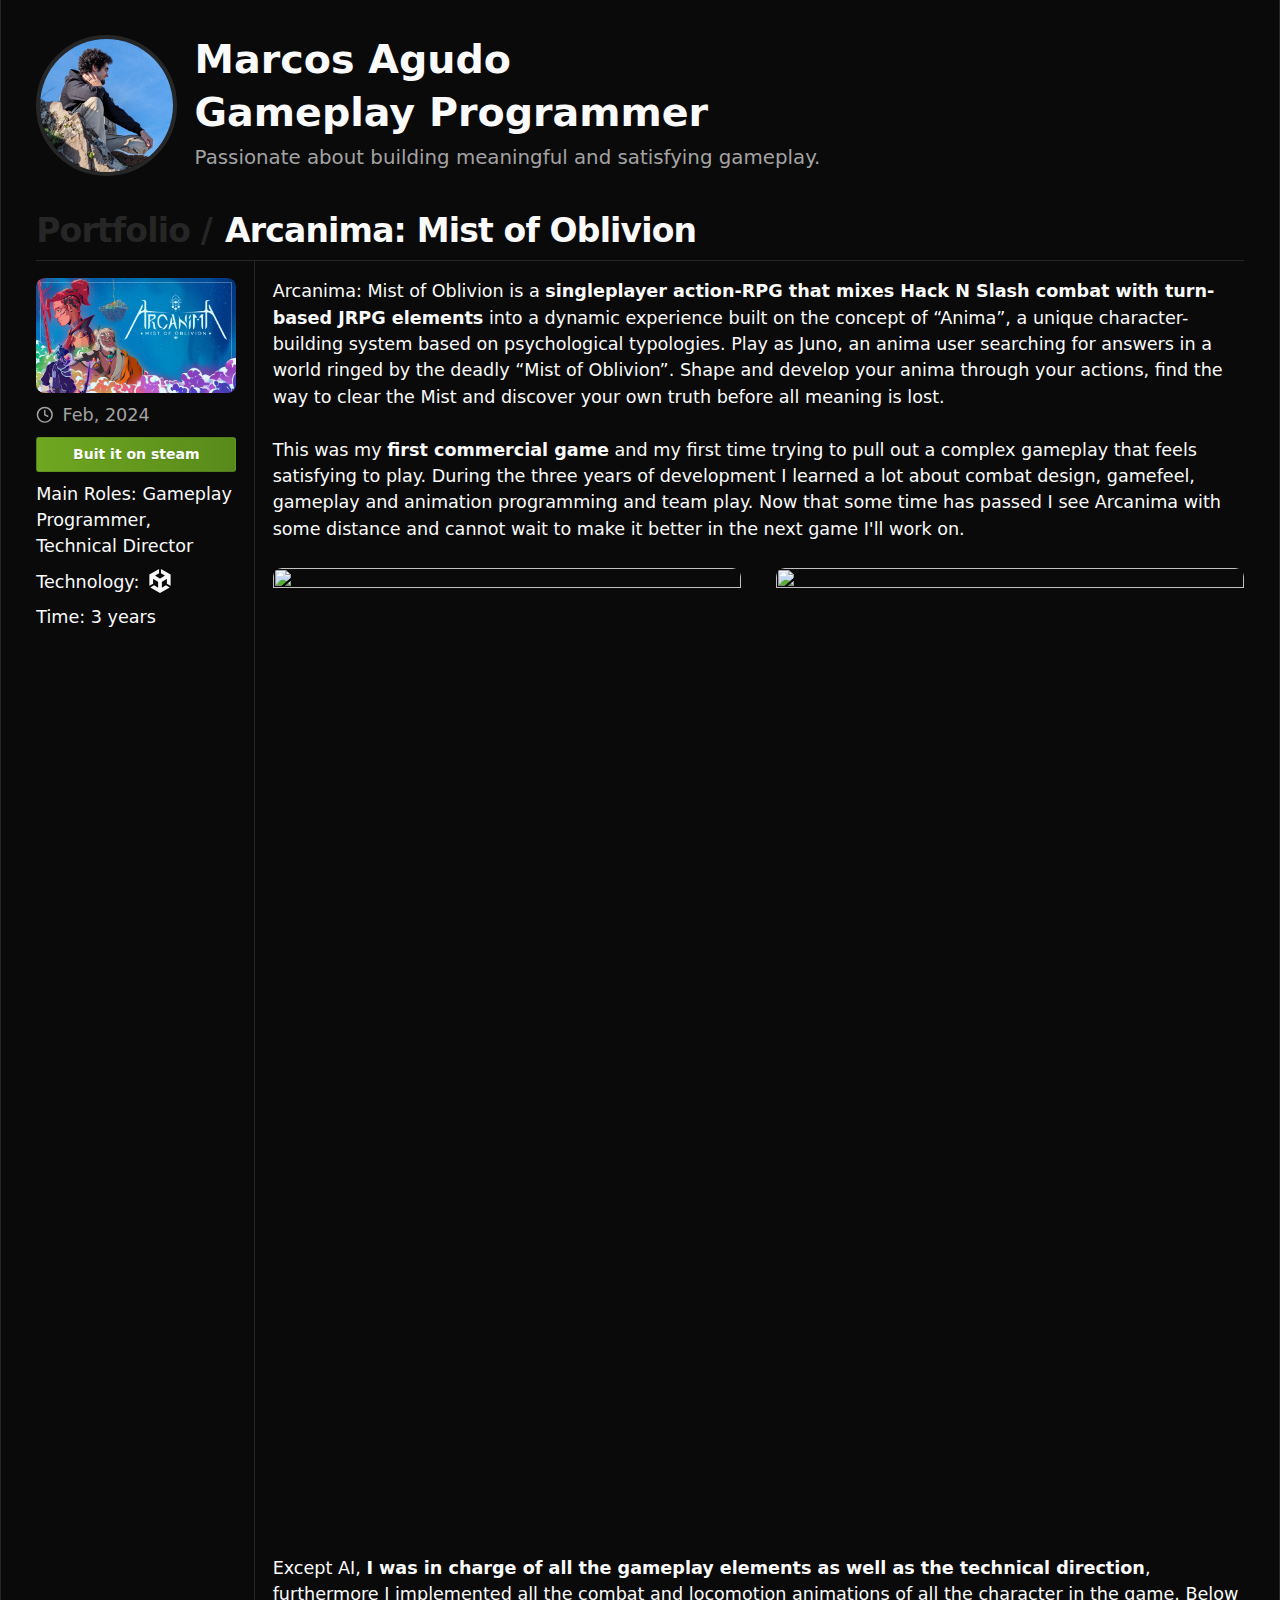
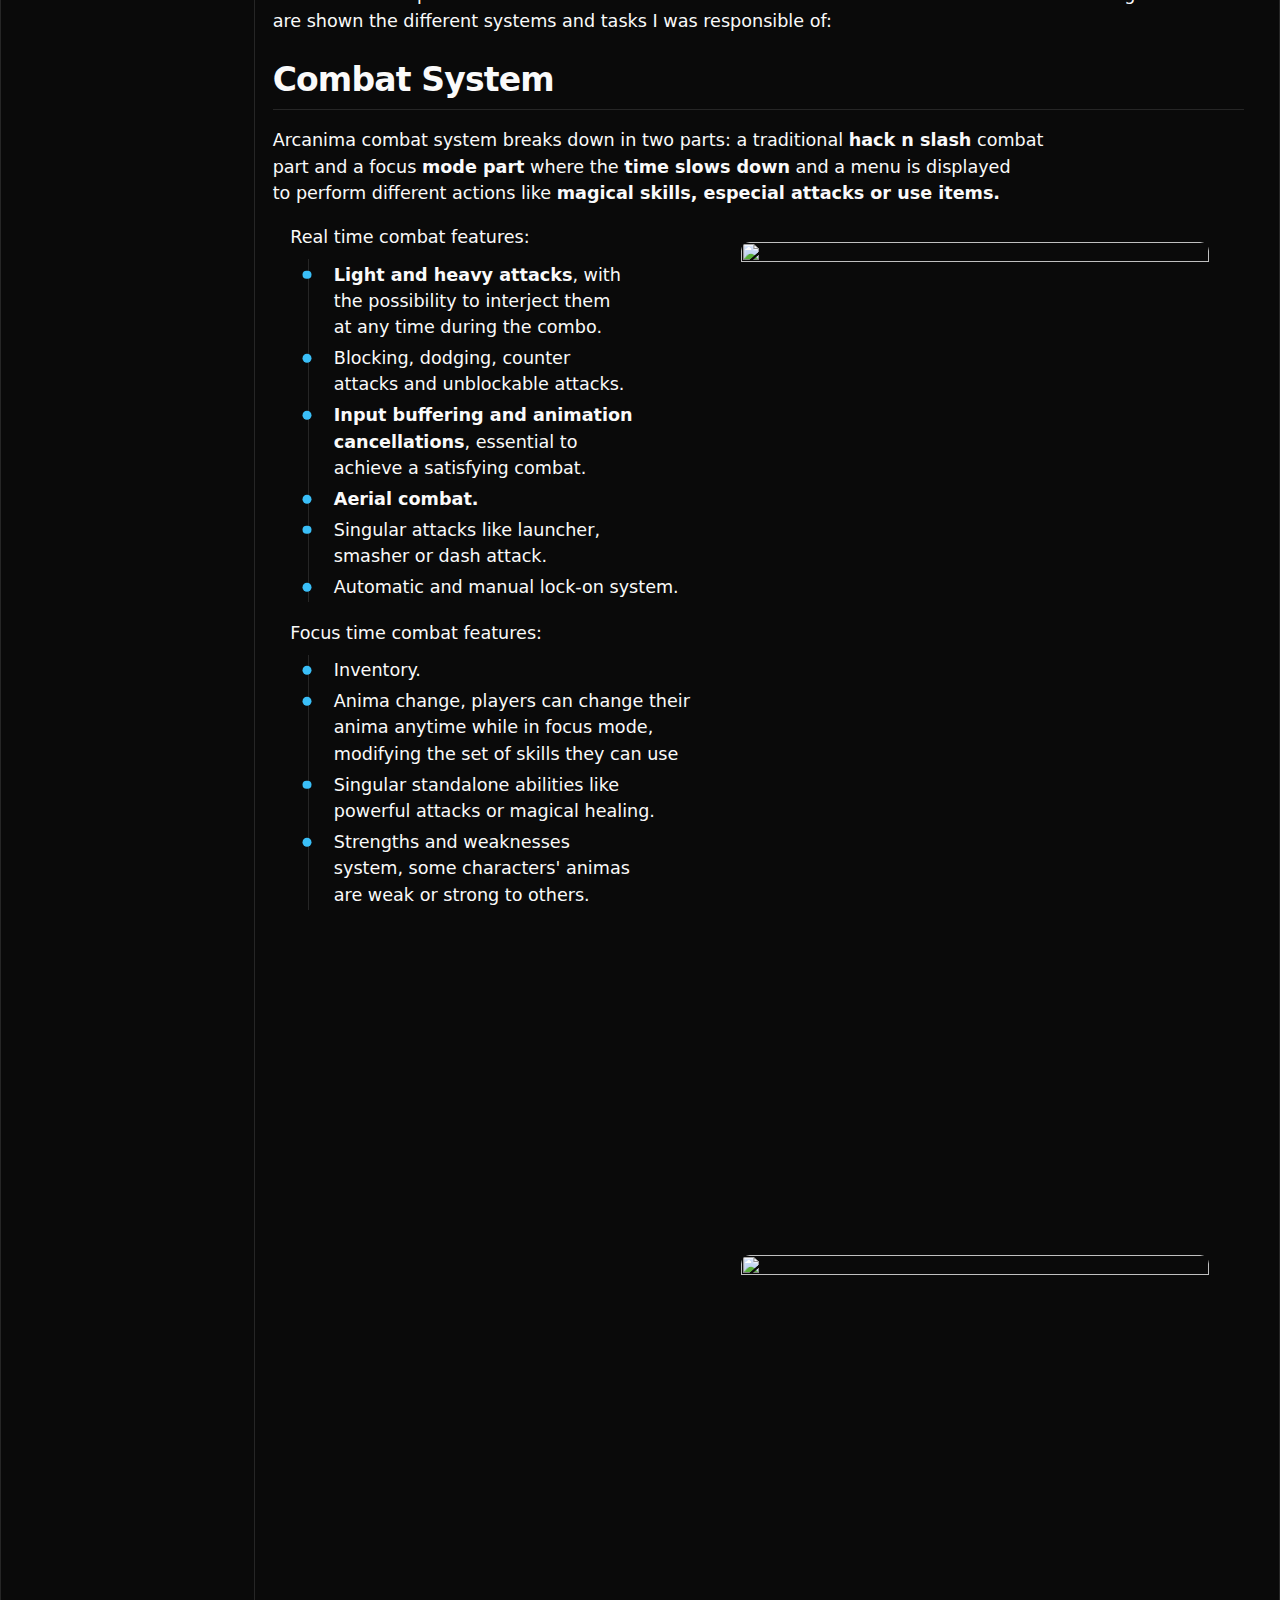
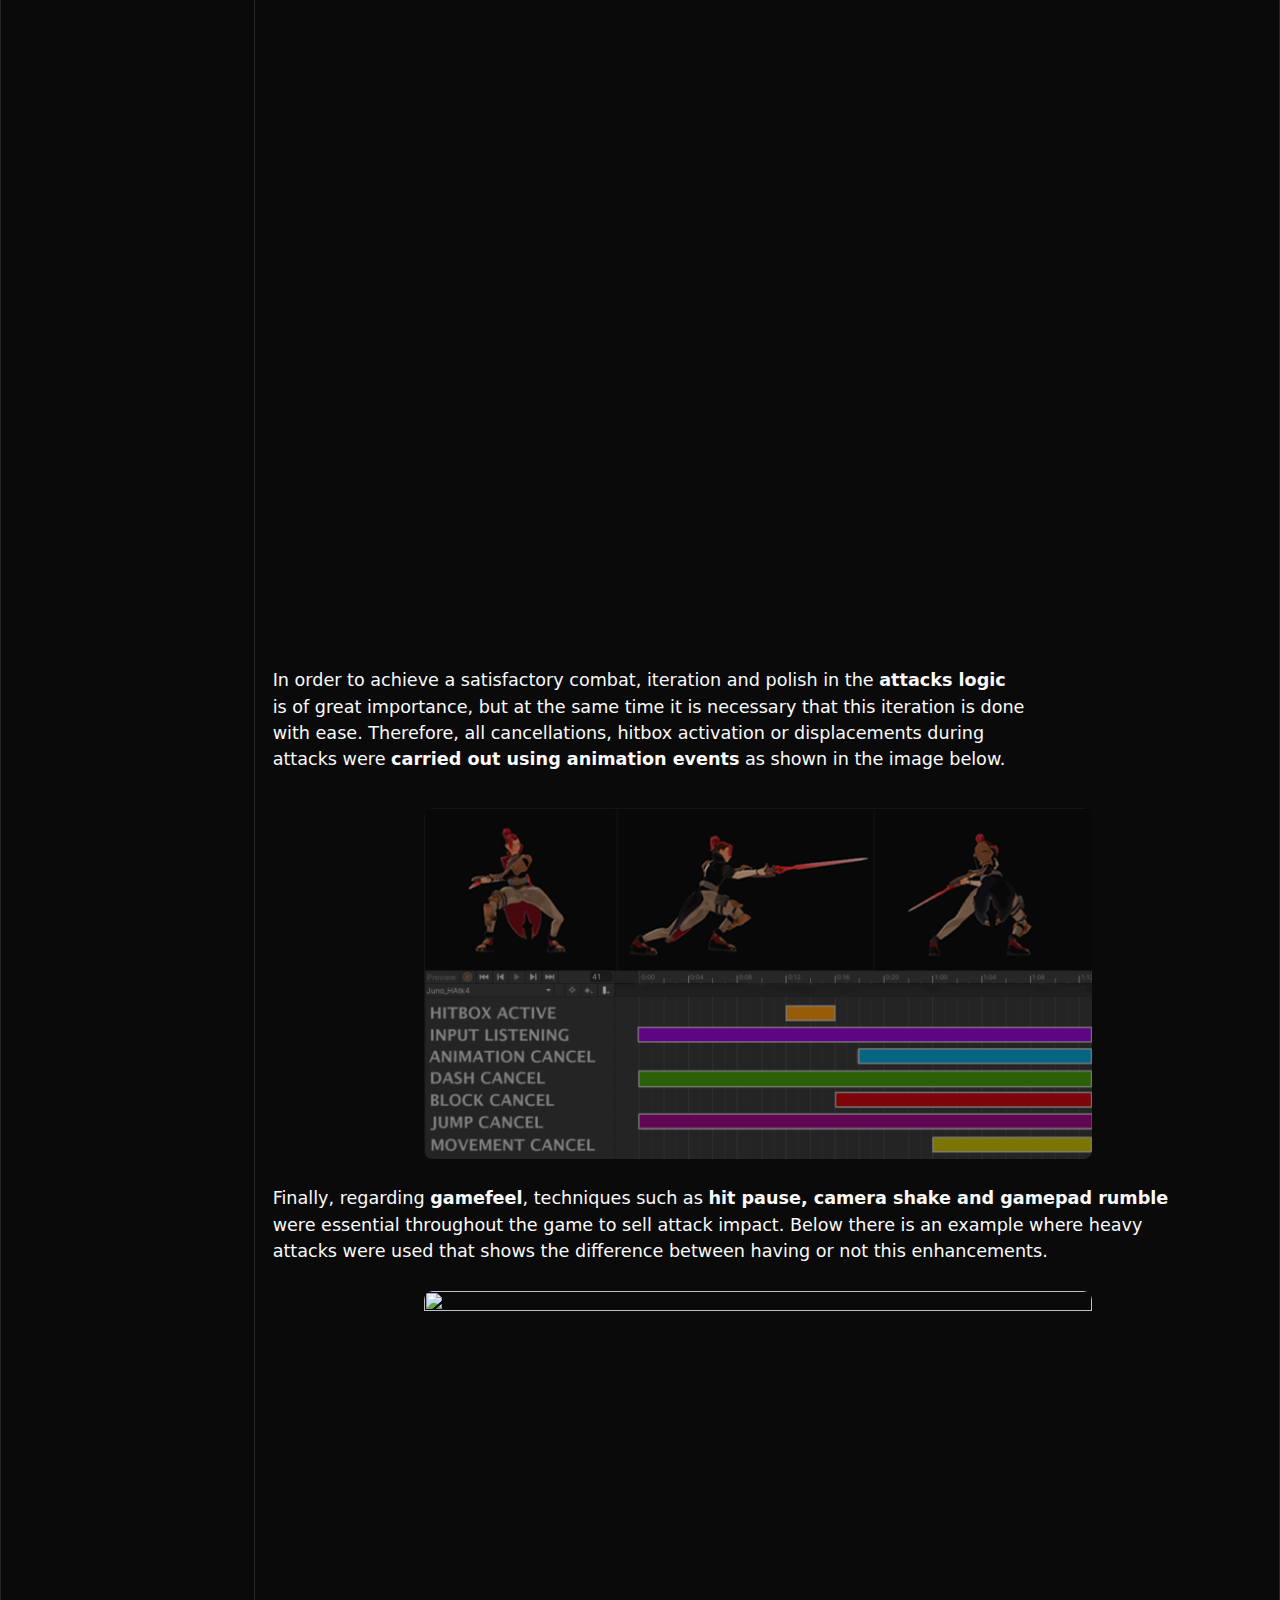
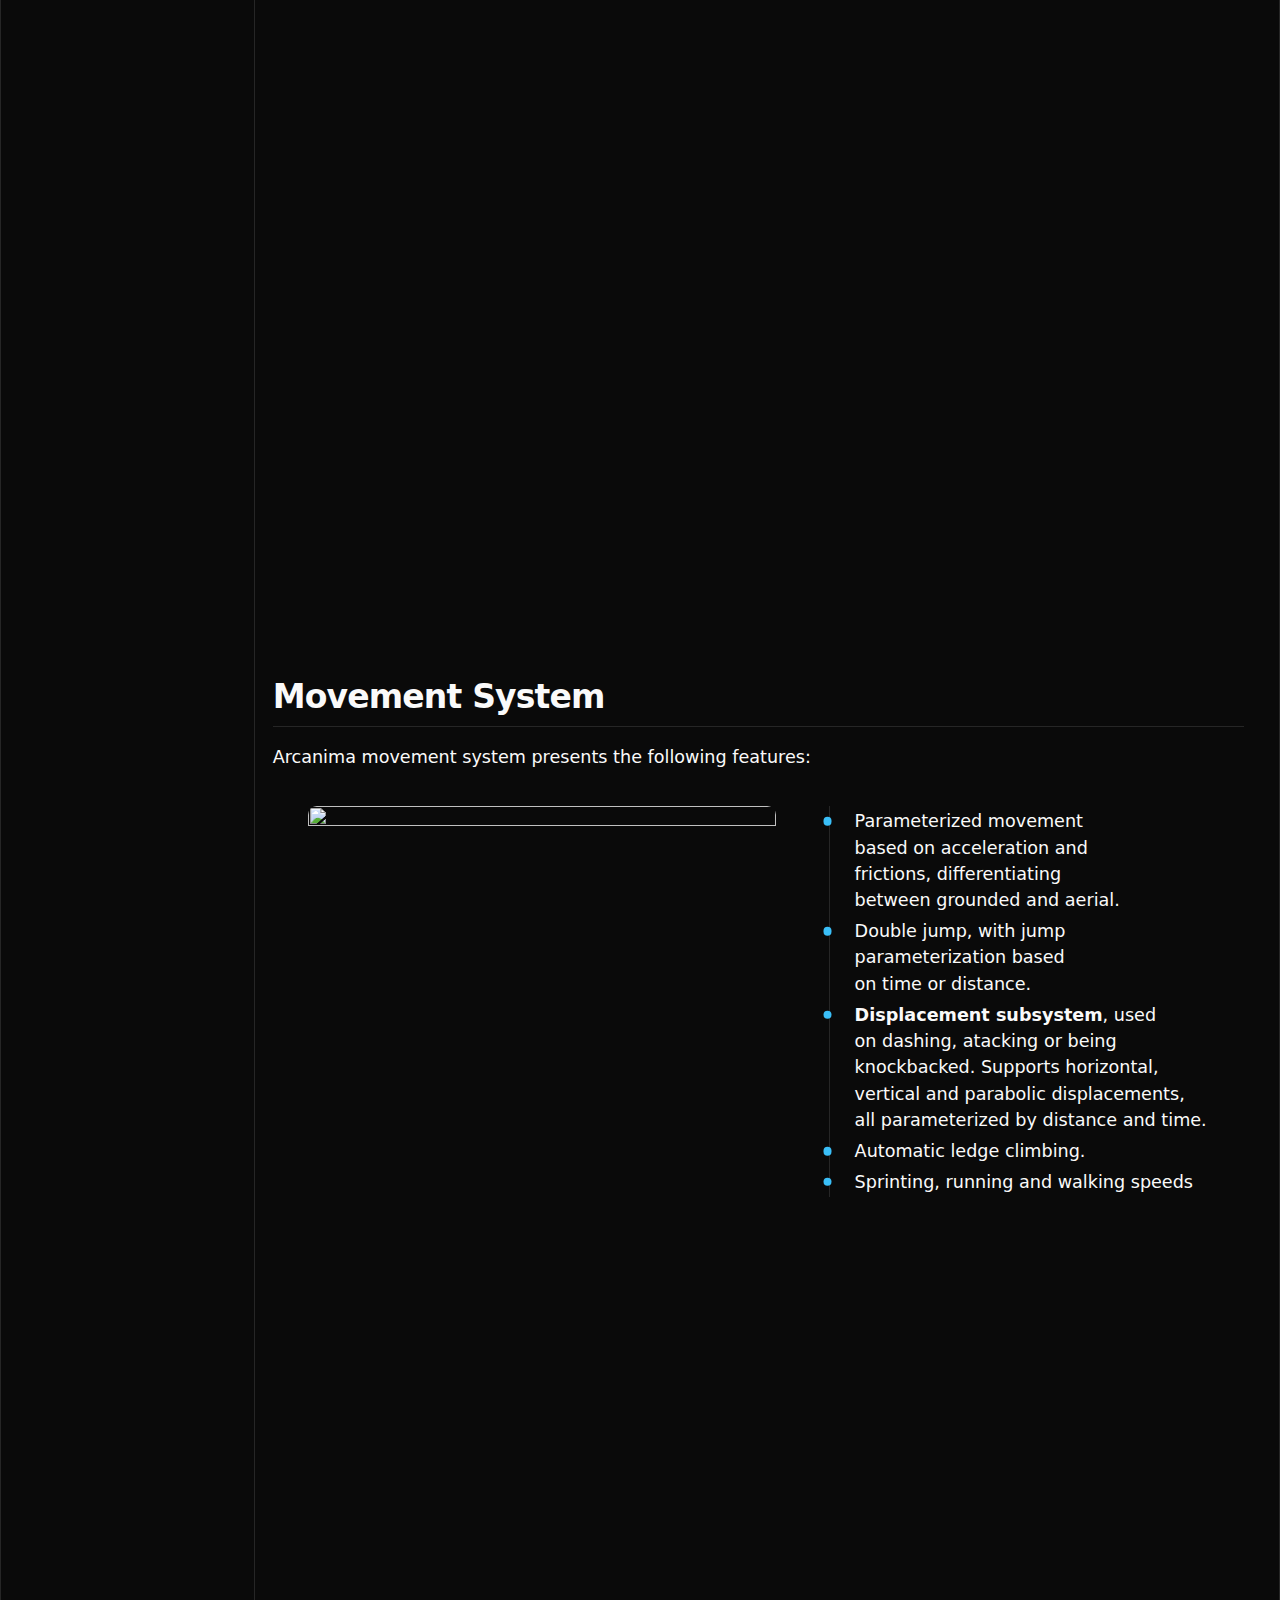
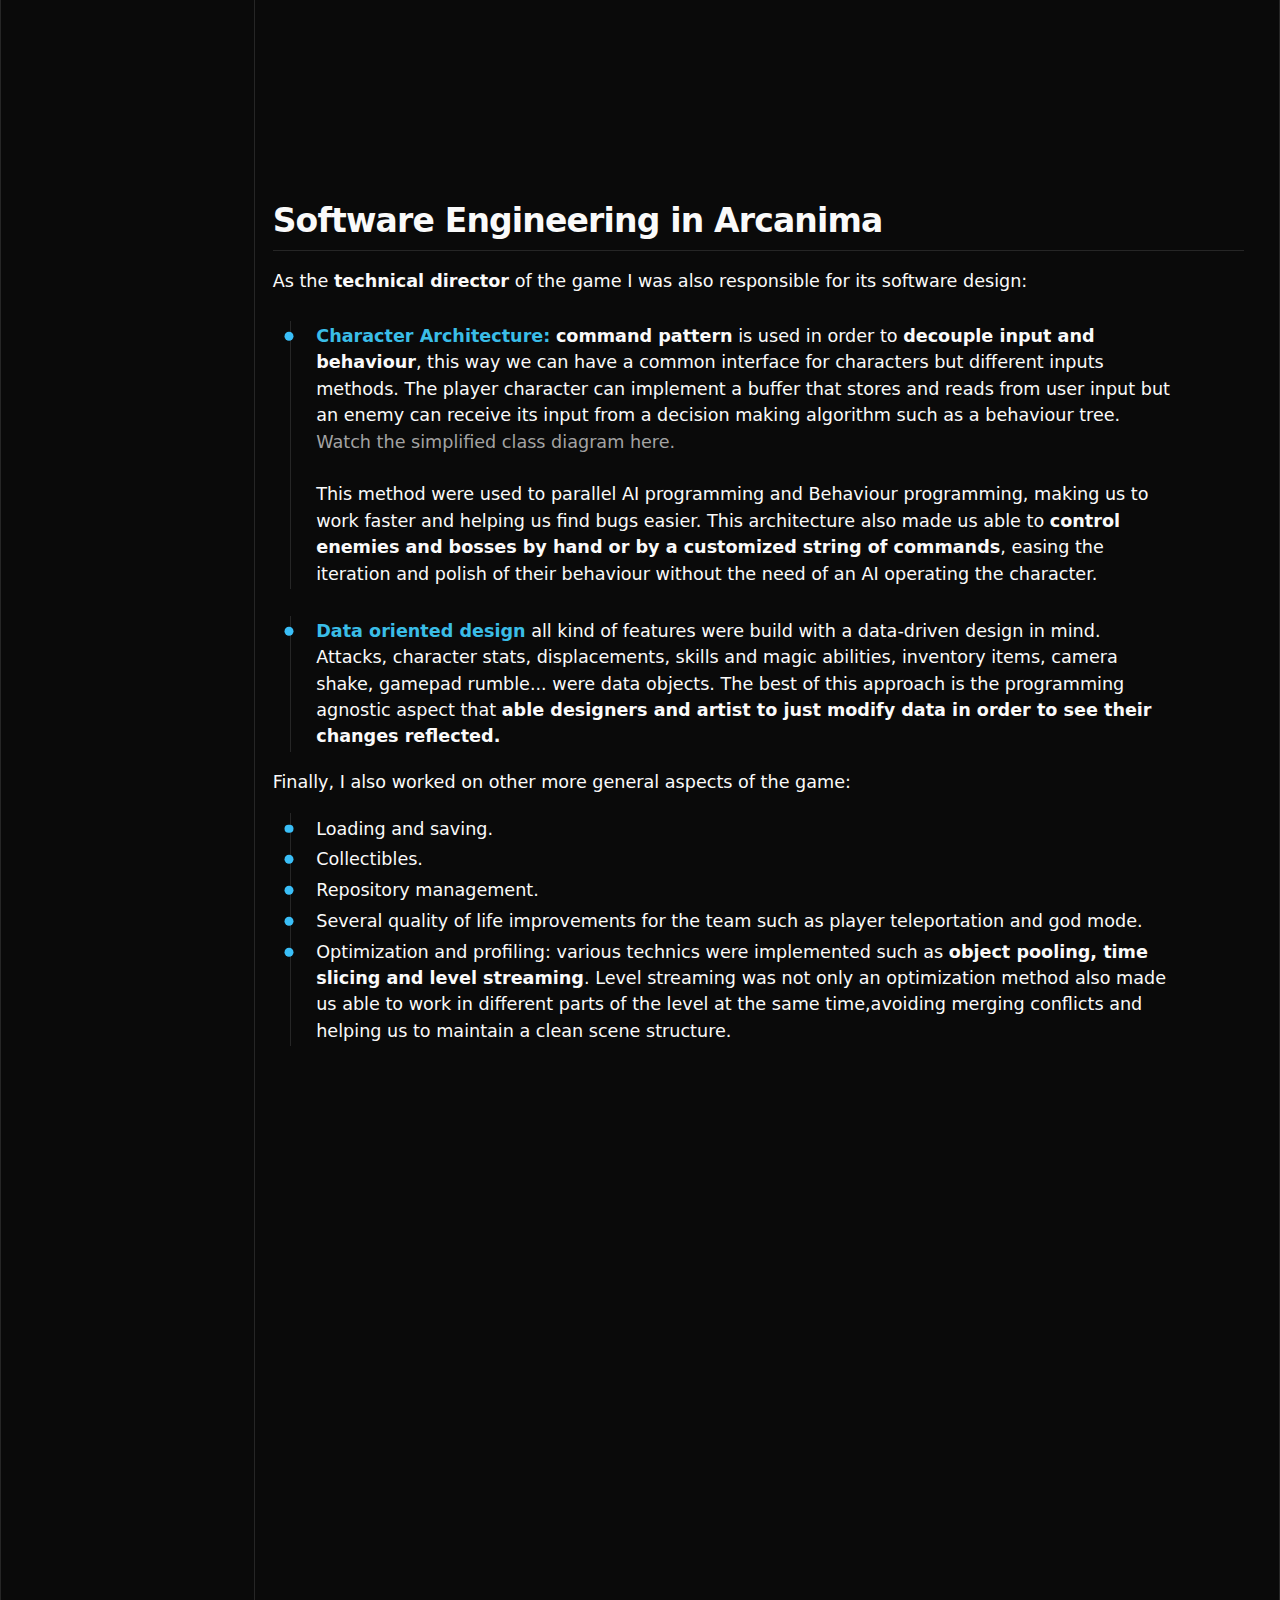
==== commit 81e320cb: "All projects descriptions done" ====
--- a/arcanima.html
+++ b/arcanima.html
@@ -2,27 +2,31 @@
 <html lang="en" class="dark">
 <head>
     <meta charset="utf-8">
-    <link rel="icon" href="data:image/svg+xml,<svg xmlns=%22http://www.w3.org/2000/svg%22 viewBox=%220 0 100 100%22><text y=%22.9em%22 font-size=%2290%22>🌴</text></svg>">
+    <link rel="icon" href="data:image/svg+xml,<svg xmlns=%22http://www.w3.org/2000/svg%22 viewBox=%220 0 120 100%22><text y=%22.9em%22 font-size=%2290%22>🎮</text></svg>">
     <meta name="viewport" content="width=device-width, initial-scale=1">
 
     <link href="css/0.CryfB9rL.css" rel="stylesheet">
-    <title>William Enders | Game Developer</title><!-- HEAD_svelte-1976145_START -->
+    <link href="css/2.BVGet97P.css" rel="stylesheet">
+    <title>Marcos Agudo | Gameplay Programmer</title><!-- HEAD_svelte-1976145_START -->
     <meta name="description" content="Welcome to my portfolio!"><!-- HEAD_svelte-1976145_END -->
 </head>
 <body data-sveltekit-preload-data="hover">
 <div style="display: contents">
     <div class="annoying svelte-189985l">
         <div class="container min-h-dvh bg-background px-4 py-8 sm:px-6 md:px-8 xl:border-x">
-            <div class="mb-8 flex flex-col gap-4 sm:flex-row" data-svelte-h="svelte-opiw4z"><a href="index.html" class="size-32 flex-none transition-transform motion-safe:hover:scale-105">
-                <picture>
-                    <source srcset="profile.png 1x, beach.DBFa8-_S.avif 2x" type="image/avif">
-                    <source srcset="images/beach.D4cqr7gb.webp 1x, images/beach.BgDxl0EW.webp 2x" type="image/webp">
-                    <source srcset="images/beach.BBWBqa_H.jpg 1x, images/beach.DhFdkm6y.jpg 2x" type="image/jpeg">
-                    <img class="rounded-full border-4" src="images/beach.DhFdkm6y.jpg" alt="a portrait of a handsome young man" width="400" height="400"></picture>
-            </a>
-                <div class="space-y-2 self-center"><h1 class="text-2xl font-bold md:text-4xl">Hello!</h1>
-                    <p class="text-md text-balance text-muted-foreground md:text-lg">My name is William Enders, I am a 27 year old game developer living in Brooklyn, New York. I
-                        have a passion for collaborating with artists and designers to bring new experiences to life.</p></div>
+            <div class="mb-8 flex flex-col gap-4 sm:flex-row" data-svelte-h="svelte-opiw4z">
+                <a href="index.html" class="size-32 flex-none transition-transform motion-safe:hover:scale-105">
+                    <picture>
+                        <source srcset="profile.png 1x, profile.png 2x" type="image/avif">
+                        <img class="rounded-full border-4" alt="a portrait of a handsome young man" width="400" height="400">
+                    </picture>
+                </a>
+                <div class="space-y-2 self-center">
+                    <h1 class="text-2xl font-bold md:text-4xl">Marcos Agudo</h1>
+                    <h1 class="text-2xl font-bold md:text-4xl">Gameplay Programmer</h1>
+
+                    <p class="text-md text-balance text-muted-foreground md:text-lg">Passionate about building meaningful and satisfying gameplay.</p>
+                </div>
             </div>
             <div class="border-b pb-2 text-3xl font-semibold tracking-tight transition-colors flex gap-3"><h1 class="text-muted" data-svelte-h="svelte-1a8pxc0"><a href="index.html" class="hover:text-primary transition-colors">Portfolio</a>
                 /</h1>
@@ -30,50 +34,27 @@
             <div class="flex h-full flex-row">
                 <div class="flex basis-1/4 flex-col gap-2 border-r pr-4 pt-4">
                     <picture>
-                        <source srcset="arcanima_tn.jpg 1x, ptl2.BVI6QSQ7.avif 2x" type="image/avif">
-                        <source srcset="images/ptl2.Bhh-HkdA.webp 1x, images/ptl2.CThz2s9M.webp 2x" type="image/webp">
-                        <source srcset="images/ptl2.BrkfYLmK.png 1x, images/ptl2.B_6vMdX2.png 2x" type="image/png">
-                        <img src="images/ptl2.B_6vMdX2.png" alt="Pop The Lock 2" class="h-auto w-96 rounded-lg [view-transition-name:thumbnail]" width="616" height="353"></picture>
+                        <source srcset="arcanima_tn.jpg 1x, arcanima_tn.jpg  2x" type="image/jpg">
+                        <img src="images/ptl2.B_6vMdX2.png" alt="Arcanima" class="h-auto w-96 rounded-lg [view-transition-name:thumbnail]" width="616" height="353"></picture>
                     <div class="flex items-center gap-2 text-muted-foreground">
                         <svg xmlns="http://www.w3.org/2000/svg" width="24" height="24" viewBox="0 0 24 24" fill="none" stroke="currentColor" stroke-width="2" stroke-linecap="round" stroke-linejoin="round"
                              class="lucide-icon lucide lucide-clock size-4">
                             <circle cx="12" cy="12" r="10"></circle>
                             <polyline points="12 6 12 12 16 14"></polyline>
                         </svg>
-                        <p>Thursday, Sep 5, 2019</p></div>
+                        <p>Feb, 2024</p></div>
                     <div>
                         <a class="steam-button" target="_blank" href="https://store.steampowered.com/app/2172500/Arcanima_Mist_of_Oblivion___Prologue/">
                             Buit it on <strong>steam</strong>
                         </a>
                     </div>
-                    <p>Main Role: Programmer</p>
-                    <div class="flex gap-2"><p data-svelte-h="svelte-r80nj2">Platforms:</p>
-                        <svg xmlns="http://www.w3.org/2000/svg" width="24" height="24" viewBox="0 0 24 24" fill="none" stroke="currentColor" stroke-width="2" stroke-linecap="round" stroke-linejoin="round"
-                             class="lucide-icon lucide lucide-smartphone ">
-                            <rect width="14" height="20" x="5" y="2" rx="2" ry="2"></rect>
-                            <path d="M12 18h.01"></path>
-                        </svg>
-                        <svg viewBox="0 0 24 24" xmlns="http://www.w3.org/2000/svg" width="24" height="24" fill="currentColor">
-                            <path d="M12.152 6.896c-.948 0-2.415-1.078-3.96-1.04-2.04.027-3.91 1.183-4.961 3.014-2.117 3.675-.546 9.103 1.519 12.09 1.013 1.454 2.208 3.09 3.792 3.039 1.52-.065 2.09-.987 3.935-.987 1.831 0 2.35.987 3.96.948 1.637-.026 2.676-1.48 3.676-2.948 1.156-1.688 1.636-3.325 1.662-3.415-.039-.013-3.182-1.221-3.22-4.857-.026-3.04 2.48-4.494 2.597-4.559-1.429-2.09-3.623-2.324-4.39-2.376-2-.156-3.675 1.09-4.61 1.09zM15.53 3.83c.843-1.012 1.4-2.427 1.245-3.83-1.207.052-2.662.805-3.532 1.818-.78.896-1.454 2.338-1.273 3.714 1.338.104 2.715-.688 3.559-1.701"></path>
-                        </svg>
-                        <svg viewBox="0 0 24 24" xmlns="http://www.w3.org/2000/svg" width="24" height="24" fill="currentColor">
-                            <path d="M22.018 13.298l-3.919 2.218-3.515-3.493 3.543-3.521 3.891 2.202a1.49 1.49 0 0 1 0 2.594zM1.337.924a1.486 1.486 0 0 0-.112.568v21.017c0 .217.045.419.124.6l11.155-11.087L1.337.924zm12.207 10.065l3.258-3.238L3.45.195a1.466 1.466 0 0 0-.946-.179l11.04 10.973zm0 2.067l-11 10.933c.298.036.612-.016.906-.183l13.324-7.54-3.23-3.21z"></path>
-                        </svg>
-                    </div>
+                    <p>Main Roles: Gameplay Programmer, Technical Director</p>
                     <div class="flex gap-2"><p data-svelte-h="svelte-1bf0748">Technology:</p>
                         <svg viewBox="0 0 24 24" xmlns="http://www.w3.org/2000/svg" width="24" height="24" fill="currentColor">
                             <path d="m12.9288 4.2939 3.7997 2.1929c.1366.077.1415.2905 0 .3675l-4.515 2.6076a.4192.4192 0 0 1-.4246 0L7.274 6.8543c-.139-.0745-.1415-.293 0-.3675l3.7972-2.193V0L1.3758 5.5977V16.793l3.7177-2.1456v-4.3858c-.0025-.1565.1813-.2682.318-.1838l4.5148 2.6076a.4252.4252 0 0 1 .2136.3676v5.2127c.0025.1565-.1813.2682-.3179.1838l-3.7996-2.1929-3.7178 2.1457L12 24l9.6954-5.5977-3.7178-2.1457-3.7996 2.1929c-.1341.082-.3229-.0248-.3179-.1838V13.053c0-.1565.087-.2956.2136-.3676l4.5149-2.6076c.134-.082.3228.0224.3179.1838v4.3858l3.7177 2.1456V5.5977L12.9288 0Z"></path>
                         </svg>
-                        <svg viewBox="0 0 1002.188 1092.1911" xmlns="http://www.w3.org/2000/svg" width="24">
-                            <g transform="matrix(1.65,0,0,-1.65,-350,1521.5239)">
-                                <g transform="translate(312.5538,585.913)">
-                                    <path d="m 0,0 c 0,0 -10.463,51.999 44.874,114.973 55.342,62.972 96.863,85.871 141.707,97.799 0,0 -0.038,-0.023 -0.078,-0.046 0.057,0.015 0.114,0.031 0.17,0.046 0,0 -35.227,-20.517 -35.227,-51.522 0,-9 1.435,-15.184 3.423,-19.315 2.638,-5.488 6.816,-7.354 10.567,-7.372 3.161,-0.018 5.011,1.281 9.01,2.834 l 0,-167.924 c 0,0 0.433,-2.707 2.863,-5.915 3.5,-4.613 9.001,-10.243 19.335,-10.3 17.629,0.113 39.802,20.026 39.802,20.026 l 0,135.964 c 0,13.832 -9.899,30.53 -20.389,36.259 0,0 1.429,0.09 3.743,0.089 6.926,0.002 21.784,-0.79 30.063,-7.115 2.3,2.665 39.418,44.665 105.466,57.589 0,0 -0.012,-0.013 -0.032,-0.037 0.061,0.012 0.12,0.025 0.181,0.037 0,0 -36.532,-43.016 -47.982,-64.348 -2.035,-0.121 -2.332,-40.471 -1.993,-80.79 0.329,-38.92 1.253,-77.818 1.789,-80.509 0,0 3.898,-5.794 13.824,-5.844 11.196,-0.057 30.063,7.195 59.643,38.288 l -0.001,-10e-4 0.001,10e-4 c 0,0 -0.78,-1.771 -2.35,-4.908 -8.477,-16.938 -39.975,-73.721 -95.925,-106.725 l -0.003,0.003 c -0.002,-10e-4 -0.004,-0.002 -0.005,-0.003 l -36.29,30.693 -0.927,0.774 -39.58,-41.967 c 0,0 -0.023,0.002 -0.06,0.006 l -0.005,-0.006 c 0,0 -90.232,7.633 -127.919,62.015 0,0 0.071,-0.026 0.178,-0.065 -0.016,0.022 -0.032,0.043 -0.047,0.065 0,0 5.707,-2.221 12.148,-2.342 7.547,-0.138 15.472,2.619 15.472,15.229 l 0,127.85 c 0,6.529 -4.495,13.853 -14.362,13.825 C 82.21,97.288 69.47,91.317 52.074,73.468 15.34,35.783 0.085,0 0.085,0 0.085,0 0.075,0.049 0.059,0.136 0.023,0.052 0,0 0,0 m 200.446,-216.757 c 70.386,0 136.56,27.41 186.33,77.18 49.771,49.771 77.18,115.944 77.18,186.33 0,70.386 -27.409,136.559 -77.18,186.33 -49.77,49.77 -115.944,77.18 -186.33,77.18 -70.386,0 -136.559,-27.41 -186.33,-77.18 -49.77,-49.771 -77.18,-115.944 -77.18,-186.33 0,-70.386 27.41,-136.559 77.18,-186.33 49.771,-49.77 115.944,-77.18 186.33,-77.18" style="fill:#ffffff"/>
-                                </g>
-                                <g transform="translate(513,908.3072)">
-                                    <path d="m 0,0 c 152.232,0 275.641,-123.409 275.641,-275.641 0,-152.232 -123.409,-275.641 -275.641,-275.641 -152.232,0 -275.641,123.409 -275.641,275.641 C -275.641,-123.409 -152.232,0 0,0 m 0,-559.119 c 75.72,0 146.907,29.487 200.449,83.029 53.542,53.542 83.028,124.729 83.028,200.449 0,75.719 -29.486,146.907 -83.028,200.449 C 146.907,-21.65 75.72,7.836 0,7.836 c -75.72,0 -146.907,-29.486 -200.449,-83.028 -53.542,-53.542 -83.028,-124.73 -83.028,-200.449 0,-75.72 29.486,-146.907 83.028,-200.449 53.542,-53.542 124.729,-83.029 200.449,-83.029" style="fill:#ffffff"/>
-                                </g>
-                            </g>
-                        </svg>
+                    </div>
+                    <div class="flex gap-2"><p data-svelte-h="svelte-r80nj2">Time: 3 years</p>
                     </div>
 
 
@@ -81,97 +62,265 @@
                 <div class="flex-grow basis-1/2 pl-4 pt-4">
 
 
-                    <p data-svelte-h="svelte-wddc19">Pop the Lock 2 was the sequel to the incredibly popular mobile game Pop the Lock, the game that
-                        put Simple Machine on the map. For the sequel we wanted to go bigger in every way: 3D graphics,
-                        multiple game modes including a 10 player battle-royal mode, as well as a shop with in-game
-                        currency. I was the sole programmer on the project alongside our 3D artist Nao Shimizu and UI
-                        designer Danny Dang.</p> <br>
-                    <p data-svelte-h="svelte-1mc4erz">Beyond gameplay, a large part of the project was integrating all of the live service features
-                        you’d expect of a mobile game. An in-game shop with microtransactions, a premium subscription
-                        service, daily rewards, and a live multiplayer battle-royal version of the game. All of these
-                        features were built using PlayFab, as well as ironSource for ad mediation and analytics.</p> <br>
+                    <p data-svelte-h="svelte-wddc19">Arcanima: Mist of Oblivion is a <strong>singleplayer action-RPG that mixes Hack N Slash 
+                        combat with turn-based JRPG elements</strong> into a dynamic experience built on the concept of “Anima”, a unique 
+                        character-building system based on psychological typologies. Play as Juno, an anima user searching for answers
+                        in a world ringed by the deadly “Mist of Oblivion”. Shape and develop your anima through your actions, 
+                        find the way to clear the Mist and discover your own truth before all meaning is lost.</p> <br>
+                    
+                    <p data-svelte-h="svelte-1mc4erz">
+                        This was my <strong>first commercial game</strong> and my first time trying to pull out a complex gameplay
+                        that feels satisfying to play. During the three years of development I learned a lot about combat design,
+                        gamefeel, gameplay and animation programming and team play. Now that some time has passed I 
+                        see Arcanima with some distance and cannot wait to make it better in the next game I'll work on.
+                    </p> <br>
 
 
                     <div class="flex justify-center gap-4 rounded-lg">
                         <picture>
-                            <source srcset="images/combat_junto.gif 1x, https://www.williamenders.com/_app/immutable/assets/screenshot_01.tKtVwHa5.avif 2x" type="image/avif">
-                            <source srcset="https://www.williamenders.com/_app/immutable/assets/screenshot_01.CiVbqali.webp 1x, https://www.williamenders.com/_app/immutable/assets/screenshot_01.BJa1hfIZ.webp 2x" type="image/webp">
-                            <source srcset="https://www.williamenders.com/_app/immutable/assets/screenshot_01.DCDDODdZ.png 1x, https://www.williamenders.com/_app/immutable/assets/screenshot_01.DF7YZy8U.png 2x" type="image/png">
+                            <source srcset="images/combat_junto.gif 1x, images/combat_junto.gif 2x" type="image/gif">
                             <img class="rounded-lg" src="" width="468" height="960">
                         </picture>
                         <br>
                         <picture>
-                            <source srcset="images/focus.gif 1x, https://www.williamenders.com/_app/immutable/assets/screenshot_01.tKtVwHa5.avif 2x" type="image/avif">
-                            <source srcset="https://www.williamenders.com/_app/immutable/assets/screenshot_01.CiVbqali.webp 1x, https://www.williamenders.com/_app/immutable/assets/screenshot_01.BJa1hfIZ.webp 2x" type="image/webp">
-                            <source srcset="https://www.williamenders.com/_app/immutable/assets/screenshot_01.DCDDODdZ.png 1x, https://www.williamenders.com/_app/immutable/assets/screenshot_01.DF7YZy8U.png 2x" type="image/png">
+                            <source srcset="images/focus.gif 1x,images/focus.gif 2x" type="image/gif">
                             <img class="rounded-lg" src="" width="468" height="960">
                         </picture>
 
                     </div>
-
+                    <br>
+                    <p data-svelte-h="svelte-1mc4erz">
+                        Except AI, <strong>I was in charge of all the gameplay elements as well as the technical direction</strong>, furthermore I 
+                        implemented all the combat and locomotion animations of all the character in the game. Below 
+                        are shown the different systems and tasks I was responsible of:
+                    </p>
+                    
                     <br>
                     <div class="border-b pb-2 text-3xl font-semibold tracking-tight transition-colors flex gap-3">
                         <h1>Combat System</h1>
                     </div>
 
+                    <p class="text-balance mt-4">Arcanima combat system breaks down in two parts: a traditional <strong>hack n slash</strong>
+                        combat part and a focus <strong>mode part</strong> where the <strong>time slows down</strong> and a menu is displayed to perform different actions
+                        like <strong>magical skills, especial attacks or use items.</strong>
+                    </p>
+                    
                     <div class="flex flex-col sm:flex-row p-4">
-
-                        <div class="flex-grow basis-1/2  p-4">
-
-                            <p data-svelte-h="svelte-4kuu67">The project had a development time of about a year, and was released to mild success. It wasn’t
-                                able to gain the traction needed to invest ad spending and was unfortunately shelved not long
-                                after. It was a great learning experience developing all of the user retention features that were
-                                so popular for mobile games at the time.</p>
-                            <br>
+                        
+                        <div class="flex-grow basis-1/2">
+
+                            <p class="text-balance mb-2">Real time combat features:</p>
+                            
+                            <div class="grid grid-cols-[25px_1fr] border-l py-0.5 ml-4">
+                                <span class="flex size-2 -translate-x-[6.5px] -translate-y-2 rounded-full bg-primary"></span>
+                                <p class="text-balance"><strong>Light and heavy attacks</strong>, with the possibility to interject them at any time during the combo.</p>
+                            </div>
+                            <div class="grid grid-cols-[25px_1fr] border-l py-0.5 ml-4">
+                                <span class="flex size-2 -translate-x-[6.5px] -translate-y-2 rounded-full bg-primary"></span>
+                                <p class="text-balance">Blocking, dodging, counter attacks and unblockable attacks.</p>
+                            </div>
+                            <div class="grid grid-cols-[25px_1fr] border-l py-0.5 ml-4">
+                                <span class="flex size-2 -translate-x-[6.5px] -translate-y-2 rounded-full bg-primary"></span>
+                                <p class="text-balance"><strong>Input buffering and animation cancellations</strong>, essential to
+                                achieve a satisfying combat.</p>
+                            </div>
+                            <div class="grid grid-cols-[25px_1fr] border-l py-0.5 ml-4">
+                                <span class="flex size-2 -translate-x-[6.5px] -translate-y-2 rounded-full bg-primary"></span>
+                                <p class="text-balance"><strong>Aerial combat.</strong></p>
+                            </div>
+                            <div class="grid grid-cols-[25px_1fr] border-l py-0.5 ml-4">
+                                <span class="flex size-2 -translate-x-[6.5px] -translate-y-2 rounded-full bg-primary"></span>
+                                <p class="text-balance">Singular attacks like launcher, smasher or dash attack.</p>
+                            </div>
+                            <div class="grid grid-cols-[25px_1fr] border-l py-0.5 ml-4">
+                                <span class="flex size-2 -translate-x-[6.5px] -translate-y-2 rounded-full bg-primary"></span>
+                                <p class="text-balance">Automatic and manual lock-on system.</p>
+                            </div>
+                            
+                            <p class="text-balance mb-2 mt-4">Focus time combat features:</p>
+
+                            <div class="grid grid-cols-[25px_1fr] border-l py-0.5 ml-4">
+                                <span class="flex size-2 -translate-x-[6.5px] -translate-y-2 rounded-full bg-primary"></span>
+                                <p class="text-balance">Inventory.</p>
+                            </div>
+                            <div class="grid grid-cols-[25px_1fr] border-l py-0.5 ml-4">
+                                <span class="flex size-2 -translate-x-[6.5px] -translate-y-2 rounded-full bg-primary"></span>
+                                <p class="text-balance">Anima change, players can change their anima anytime while in focus mode,
+                                modifying the set of skills they can use</p>
+                            </div>
+                            <div class="grid grid-cols-[25px_1fr] border-l py-0.5 ml-4">
+                                <span class="flex size-2 -translate-x-[6.5px] -translate-y-2 rounded-full bg-primary"></span>
+                                <p class="text-balance">Singular standalone abilities like powerful attacks or magical healing.</p>
+                            </div>
+                            <div class="grid grid-cols-[25px_1fr] border-l py-0.5 ml-4">
+                                <span class="flex size-2 -translate-x-[6.5px] -translate-y-2 rounded-full bg-primary"></span>
+                                <p class="text-balance">Strengths and weaknesses system, some characters' animas are weak or strong to
+                                others.</p>
+                            </div>
                         </div>
 
                         <div class="flex-grow basis-1/2  p-4">
                             <picture>
-                                <source srcset="images/raj_junto.gif 1x, https://www.williamenders.com/_app/immutable/assets/screenshot_01.tKtVwHa5.avif 2x" type="image/avif">
-                                <source srcset="https://www.williamenders.com/_app/immutable/assets/screenshot_01.CiVbqali.webp 1x, https://www.williamenders.com/_app/immutable/assets/screenshot_01.BJa1hfIZ.webp 2x" type="image/webp">
-                                <source srcset="https://www.williamenders.com/_app/immutable/assets/screenshot_01.DCDDODdZ.png 1x, https://www.williamenders.com/_app/immutable/assets/screenshot_01.DF7YZy8U.png 2x" type="image/png">
+                                <source srcset="images/raj_junto.gif 1x, images/raj_junto.gif 2x" type="image/gif">
+                                <img class="rounded-lg" src="" width="468" height="960">
+                            </picture>
+                            <br>
+                            <br>
+                            <picture>
+                                <source srcset="images/skills_junto.gif 1x, images/skills_junto.gif 2x" type="image/gif">
                                 <img class="rounded-lg" src="" width="468" height="960">
                             </picture>
                         </div>
-
-                    </div>
-
+                        
+                    </div>
+
+                    <p class="text-balance mb-2 mt-4">In order to achieve a satisfactory combat, iteration and polish in the <strong>attacks logic</strong>
+                        is of great importance, but at the same time it is necessary that this iteration is done with ease.
+                        Therefore, all cancellations, hitbox activation or displacements during attacks were <strong>carried out using
+                        animation events</strong> as shown in the image below.</p>
+
+                    <br>
+                    
+                    <picture class = "flex justify-center">
+                        <source srcset="images/animation_events.png 1x, images/animation_events.png 2x" type="image/png">
+                        <img class="rounded-lg" src="" width="668" height="960">
+                    </picture>
+                    
+                    <br>
+
+                    <p class="text-normal">Finally, regarding <strong>gamefeel</strong>, techniques such as <strong>hit pause, camera shake and gamepad rumble</strong> were essential throughout
+                        the game to sell attack impact. Below there is an example where heavy attacks were used that shows the difference between having or not this
+                        enhancements.
+                    </p>
+
+                    <br>
+                    
+                    <picture class = "flex justify-center">
+                        <source srcset="images/gamefeel.gif 1x, images/gamefeel.gif 2x" type="image/gif">
+                        <img class="rounded-lg" src="" width="668" height="960">
+                    </picture>
+
+                    <br>
+                    
                     <div class="border-b pb-2 text-3xl font-semibold tracking-tight transition-colors flex gap-3">
                         <h1>Movement System</h1>
                     </div>
 
-
+                    <p class="text-balance mt-4">Arcanima movement system presents the following features:</p>
+                    
                     <div class="flex flex-col sm:flex-row p-4">
 
                         <div class="flex-grow basis-1/2  p-4">
                             <picture>
-                                <source srcset="images/move_junto.gif 1x, https://www.williamenders.com/_app/immutable/assets/screenshot_01.tKtVwHa5.avif 2x" type="image/avif">
-                                <source srcset="https://www.williamenders.com/_app/immutable/assets/screenshot_01.CiVbqali.webp 1x, https://www.williamenders.com/_app/immutable/assets/screenshot_01.BJa1hfIZ.webp 2x" type="image/webp">
-                                <source srcset="https://www.williamenders.com/_app/immutable/assets/screenshot_01.DCDDODdZ.png 1x, https://www.williamenders.com/_app/immutable/assets/screenshot_01.DF7YZy8U.png 2x" type="image/png">
+                                <source srcset="images/move_junto.gif 1x, images/move_junto.gif 2x" type="image/gif">
                                 <img class="rounded-lg" src="" width="468" height="960">
                             </picture>
                         </div>
 
                         <div class="flex-grow basis-1/2  p-4">
-                            <p data-svelte-h="svelte-4kuu67">The project had a development time of about a year, and was released to mild success. It wasn’t
-                                able to gain the traction needed to invest ad spending and was unfortunately shelved not long
-                                after. It was a great learning experience developing all of the user retention features that were
-                                so popular for mobile games at the time.</p>
-                            <br>
+                            <div class="grid grid-cols-[25px_1fr] border-l py-0.5 ml-4">
+                                <span class="flex size-2 -translate-x-[6.5px] -translate-y-2 rounded-full bg-primary"></span>
+                                <p class="text-balance">Parameterized movement based on acceleration and frictions, differentiating
+                                between grounded and aerial.</p>
+                            </div>
+                            <div class="grid grid-cols-[25px_1fr] border-l py-0.5 ml-4">
+                                <span class="flex size-2 -translate-x-[6.5px] -translate-y-2 rounded-full bg-primary"></span>
+                                <p class="text-balance">Double jump, with jump parameterization based on time or distance.</p>
+                            </div>
+                            <div class="grid grid-cols-[25px_1fr] border-l py-0.5 ml-4">
+                                <span class="flex size-2 -translate-x-[6.5px] -translate-y-2 rounded-full bg-primary"></span>
+                                <p class="text-balance"><strong>Displacement subsystem</strong>, used on dashing, atacking or being knockbacked. 
+                                Supports horizontal, vertical and parabolic displacements, all parameterized by distance and time.</p>
+                            </div>
+                            <div class="grid grid-cols-[25px_1fr] border-l py-0.5 ml-4">
+                                <span class="flex size-2 -translate-x-[6.5px] -translate-y-2 rounded-full bg-primary"></span>
+                                <p class="text-balance">Automatic ledge climbing.</p>
+                            </div>
+                            <div class="grid grid-cols-[25px_1fr] border-l py-0.5 ml-4">
+                                <span class="flex size-2 -translate-x-[6.5px] -translate-y-2 rounded-full bg-primary"></span>
+                                <p class="text-balance">Sprinting, running and walking speeds</p>
+                            </div>
                         </div>
 
                     </div>
 
-
-                    <p data-svelte-h="svelte-4kuu67">The project had a development time of about a year, and was released to mild success. It wasn’t
-                        able to gain the traction needed to invest ad spending and was unfortunately shelved not long
-                        after. It was a great learning experience developing all of the user retention features that were
-                        so popular for mobile games at the time.</p>
-                    <br>
-
+                    <div class="border-b pb-2 text-3xl font-semibold tracking-tight transition-colors flex gap-3">
+                        <h1>Software Engineering in Arcanima</h1>
+                    </div>
+
+                    <p class="text-balance mt-4">As the <strong>technical director</strong> of the game I was also responsible for its software design:</p>
+                    
+                    <br>
+                    
+                    <div class="grid grid-cols-[25px_1fr] border-l py-0.5 ml-4">
+                        <span class="flex size-2 -translate-x-[6.5px] -translate-y-2 rounded-full bg-primary"></span>
+                        <p class="text-normal"><span class="text-bold">Character Architecture:</span> <strong>command pattern</strong> is used in order to <strong>decouple
+                        input and behaviour</strong>, this way we can have a common interface for characters but different inputs
+                        methods. The player character can implement a buffer that stores and reads from user input but an enemy
+                        can receive its input from a decision making algorithm such as a behaviour tree. 
+                            <span class="text-muted-foreground">Watch the simplified class diagram <a target="_blank" href="reources/UML_simple.png">here.</a></span>
+                        <br>
+                            
+                            
+                        <br>
+                        This method were used to parallel AI programming and Behaviour programming, making us to work faster 
+                        and helping us find bugs easier. This architecture also made us able to <strong>control enemies and bosses by hand
+                        or by a customized string of commands</strong>, easing the iteration and polish of their behaviour without the need of an 
+                            AI operating the character.
+                        </p>
+                    </div>
+
+                    <br>
+                    
+                    <div class="grid grid-cols-[25px_1fr] border-l py-0.5 ml-4">
+                        <span class="flex size-2 -translate-x-[6.5px] -translate-y-2 rounded-full bg-primary"></span>
+                        <p class="text-normal"><span class="text-bold">Data oriented design</span> all kind of features were build with a data-driven design in mind.
+                            Attacks, character stats, displacements, skills and magic abilities, inventory items, camera shake, 
+                            gamepad rumble... were data objects. The best of this approach is the programming agnostic aspect that <strong>able
+                            designers and artist to just modify data in order to see their changes reflected.</strong>
+                        </p>
+                    </div>
+                    
+
+                    <p class="text-balance mb-4 mt-4" >Finally, I also worked on other more general aspects of the game: </p>
+
+
+                    <div class="grid grid-cols-[25px_1fr] border-l py-0.5 ml-4">
+                        <span class="flex size-2 -translate-x-[6.5px] -translate-y-2 rounded-full bg-primary"></span>
+                        <p class="text-normal">Loading and saving.
+                        </p>
+                    </div>
+                    <div class="grid grid-cols-[25px_1fr] border-l py-0.5 ml-4">
+                        <span class="flex size-2 -translate-x-[6.5px] -translate-y-2 rounded-full bg-primary"></span>
+                        <p class="text-normal">Collectibles.
+                        </p>
+                    </div>
+                    <div class="grid grid-cols-[25px_1fr] border-l py-0.5 ml-4">
+                        <span class="flex size-2 -translate-x-[6.5px] -translate-y-2 rounded-full bg-primary"></span>
+                        <p class="text-normal">Repository management.
+                        </p>
+                    </div>
+                    <div class="grid grid-cols-[25px_1fr] border-l py-0.5 ml-4">
+                        <span class="flex size-2 -translate-x-[6.5px] -translate-y-2 rounded-full bg-primary"></span>
+                        <p class="text-normal">Several quality of life improvements for the team such as player teleportation and god mode.
+                        </p>
+                    </div>
+                    <div class="grid grid-cols-[25px_1fr] border-l py-0.5 ml-4">
+                        <span class="flex size-2 -translate-x-[6.5px] -translate-y-2 rounded-full bg-primary"></span>
+                        <p class="text-normal">Optimization and profiling: various technics were implemented such as <strong>object pooling,
+                            time slicing and level streaming</strong>. Level streaming was not only an optimization method also
+                            made us able to work in different parts of the level at the same time,avoiding merging conflicts and 
+                            helping us to maintain a clean scene structure.
+                        </p>
+                    </div>
+                    <br>
+                    <br>
+                    <div class="flex justify-center">
+                        <iframe src="https://store.steampowered.com/widget/2172500/" frameborder="0" width="646" height="190"></iframe>
+                    </div>
+                    
                     <div class="flex justify-center mb-4">
                         <div>
-                            <p class="align-center text-2xl font-bold md:text-2xl"> 👇 But hey! Watch some actual gameplay! 👇</p>
                             <br>
                             <iframe width="560" height="315" src="https://www.youtube.com/embed/Me1qyQM7eRQ?si=IGP0LHezH2Ei_ex-" title="YouTube video player" frameborder="0"
                                     allow="accelerometer; autoplay; clipboard-write; encrypted-media; gyroscope; picture-in-picture; web-share" referrerpolicy="strict-origin-when-cross-origin" allowfullscreen>
@@ -181,9 +330,7 @@
                     </div>
 
 
-                    <div class="flex justify-center">
-                        <iframe src="https://store.steampowered.com/widget/2172500/" frameborder="0" width="646" height="190"></iframe>
-                    </div>
+                   
                 </div>
 
 
--- a/css/0.CryfB9rL.css
+++ b/css/0.CryfB9rL.css
@@ -15,6 +15,7 @@
     -moz-tab-size: 4;
     -o-tab-size: 4;
     tab-size: 4;
+    font-size: 1.1rem;
     font-family: ui-sans-serif, system-ui, sans-serif, "Apple Color Emoji", "Segoe UI Emoji", Segoe UI Symbol, "Noto Color Emoji";
     font-feature-settings: normal;
     font-variation-settings: normal;
@@ -311,7 +312,7 @@
     --tw-contain-size: ;
     --tw-contain-layout: ;
     --tw-contain-paint: ;
-    --tw-contain-style:
+    --tw-contain-style: ;
 }
 
 ::backdrop {
@@ -455,6 +456,10 @@
     margin-bottom: .25rem
 }
 
+.mb-2 {
+    margin-bottom: .5rem
+}
+
 .mb-4 {
     margin-bottom: 1rem
 }
@@ -471,6 +476,10 @@
     margin-right: .5rem
 }
 
+.mr-4 {
+    margin-right: 1rem
+}
+
 .mt-4 {
     margin-top: 1rem
 }
@@ -497,6 +506,11 @@
 
 .aspect-video {
     aspect-ratio: 16 / 9
+}
+
+.size-2 {
+    width: .5rem;
+    height: .5rem
 }
 
 .size-3 {
@@ -647,6 +661,11 @@
 
 .-translate-y-1\/2 {
     --tw-translate-y: -50%;
+    transform: translate(var(--tw-translate-x), var(--tw-translate-y)) rotate(var(--tw-rotate)) skew(var(--tw-skew-x)) skewY(var(--tw-skew-y)) scaleX(var(--tw-scale-x)) scaleY(var(--tw-scale-y))
+}
+
+.-translate-y-2 {
+    --tw-translate-y: .5rem;
     transform: translate(var(--tw-translate-x), var(--tw-translate-y)) rotate(var(--tw-rotate)) skew(var(--tw-skew-x)) skewY(var(--tw-skew-y)) scaleX(var(--tw-scale-x)) scaleY(var(--tw-scale-y))
 }
 
@@ -752,6 +771,12 @@
     text-wrap: balance
 }
 
+.text-normal {
+    text-wrap: normal;
+    padding-right: 4rem;
+}
+
+
 .rounded-full {
     border-radius: 9999px
 }
@@ -999,6 +1024,12 @@
 .text-secondary-foreground {
     --tw-text-opacity: 1;
     color: hsl(var(--secondary-foreground) / var(--tw-text-opacity))
+}
+
+.text-bold {
+    --tw-text-opacity: .1;
+    color: rgb(58, 189, 231);
+    font-weight: 600;
 }
 
 .underline-offset-4 {
@@ -1217,6 +1248,10 @@
 @media (min-width: 1024px) {
     .lg\:grid-cols-3 {
         grid-template-columns:repeat(3, minmax(0, 1fr))
+    }
+
+    .lg\:grid-cols-4 {
+        grid-template-columns:repeat(4, minmax(0, 1fr))
     }
 }
 
@@ -1433,3 +1468,23 @@
     background: #c3223e;
 }
 
+.resume-item {
+    padding: .9rem;
+    background: #2c2c2c;
+    -webkit-transition: .3s all ease;
+    -o-transition: .3s all ease;
+    transition: .3s all ease;
+    border: 4px solid transparent;
+    border-radius: 7px;
+}
+
+.icon {
+    background: hsl(var(--primary) / var(--tw-text-opacity));
+    width: 100px;
+    height: 100px;
+    border-radius: 50%;
+    padding: 17px;
+    margin-left: auto;
+    margin-right: auto;
+    display: block;
+}--- a/css/2.BVGet97P.css
+++ b/css/2.BVGet97P.css
@@ -0,0 +1 @@
+.thumbnail.svelte-1rwejdx{view-transition-name:thumbnail}
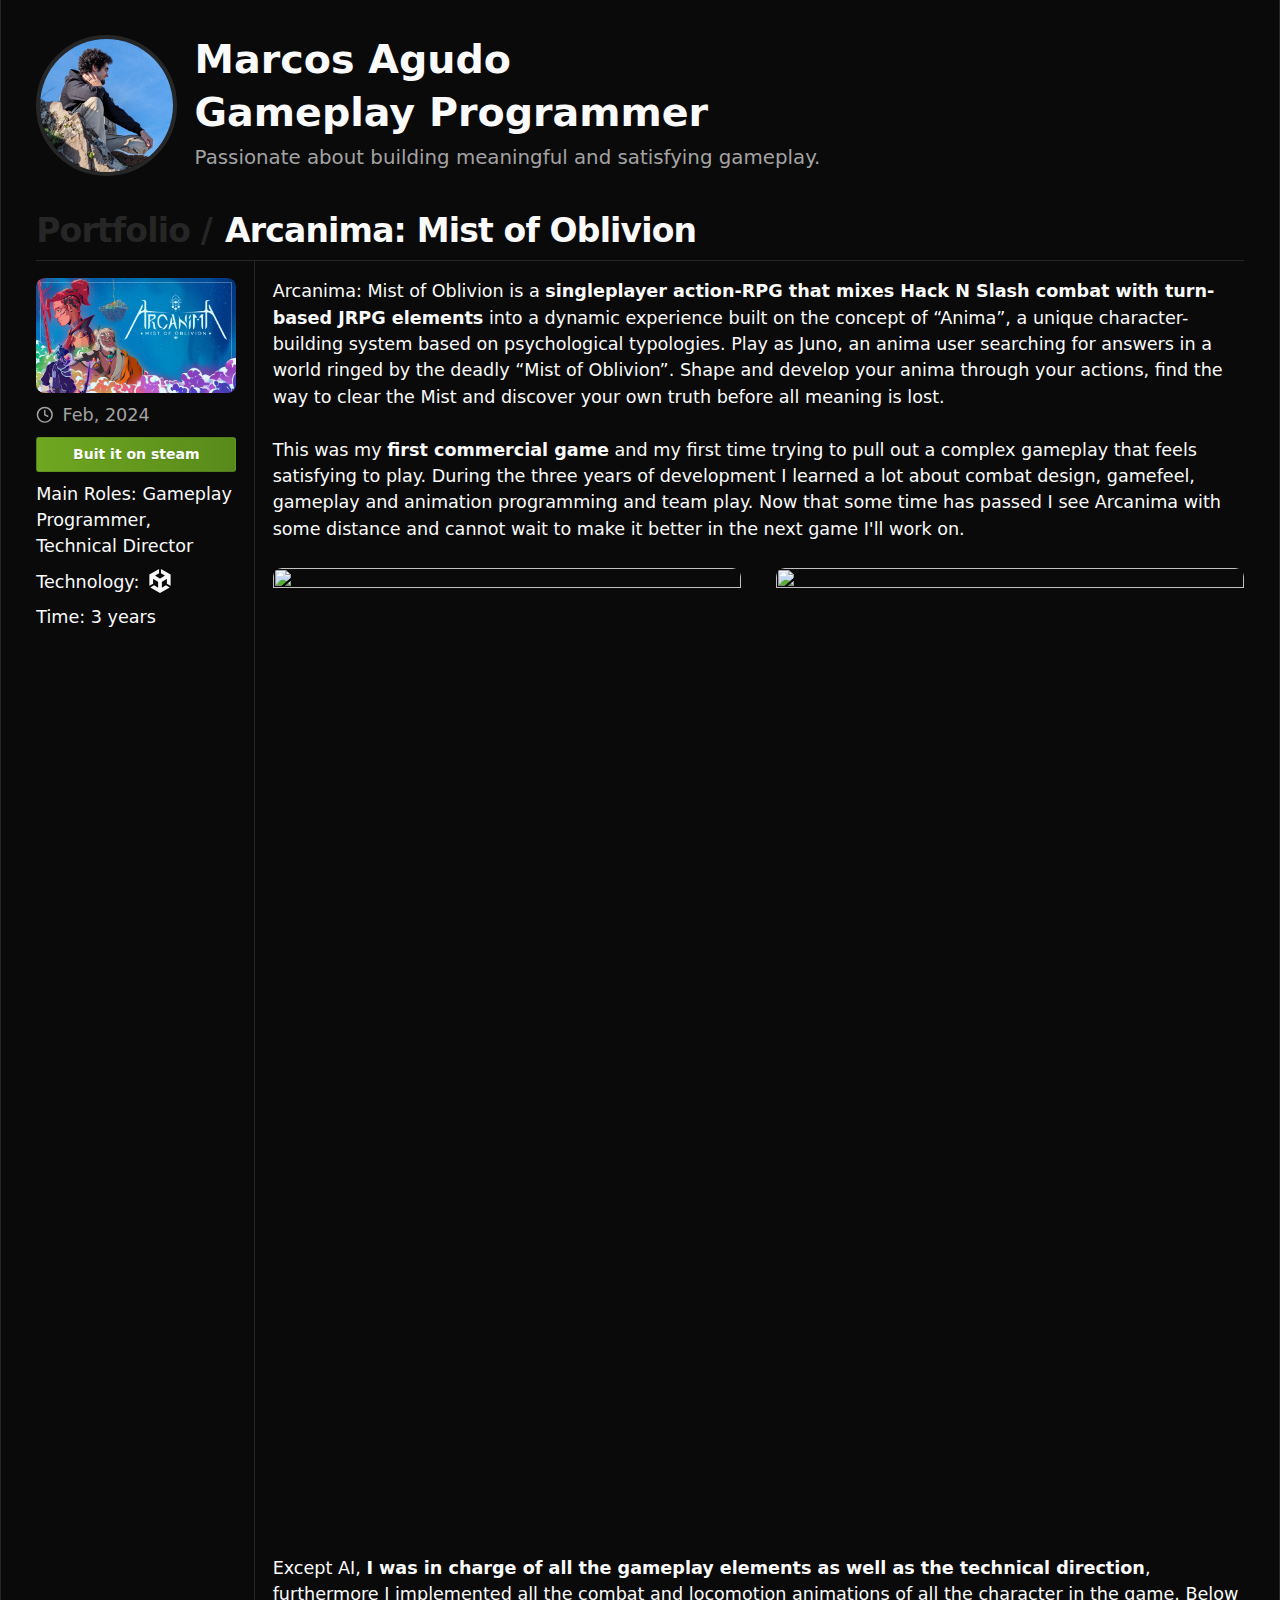
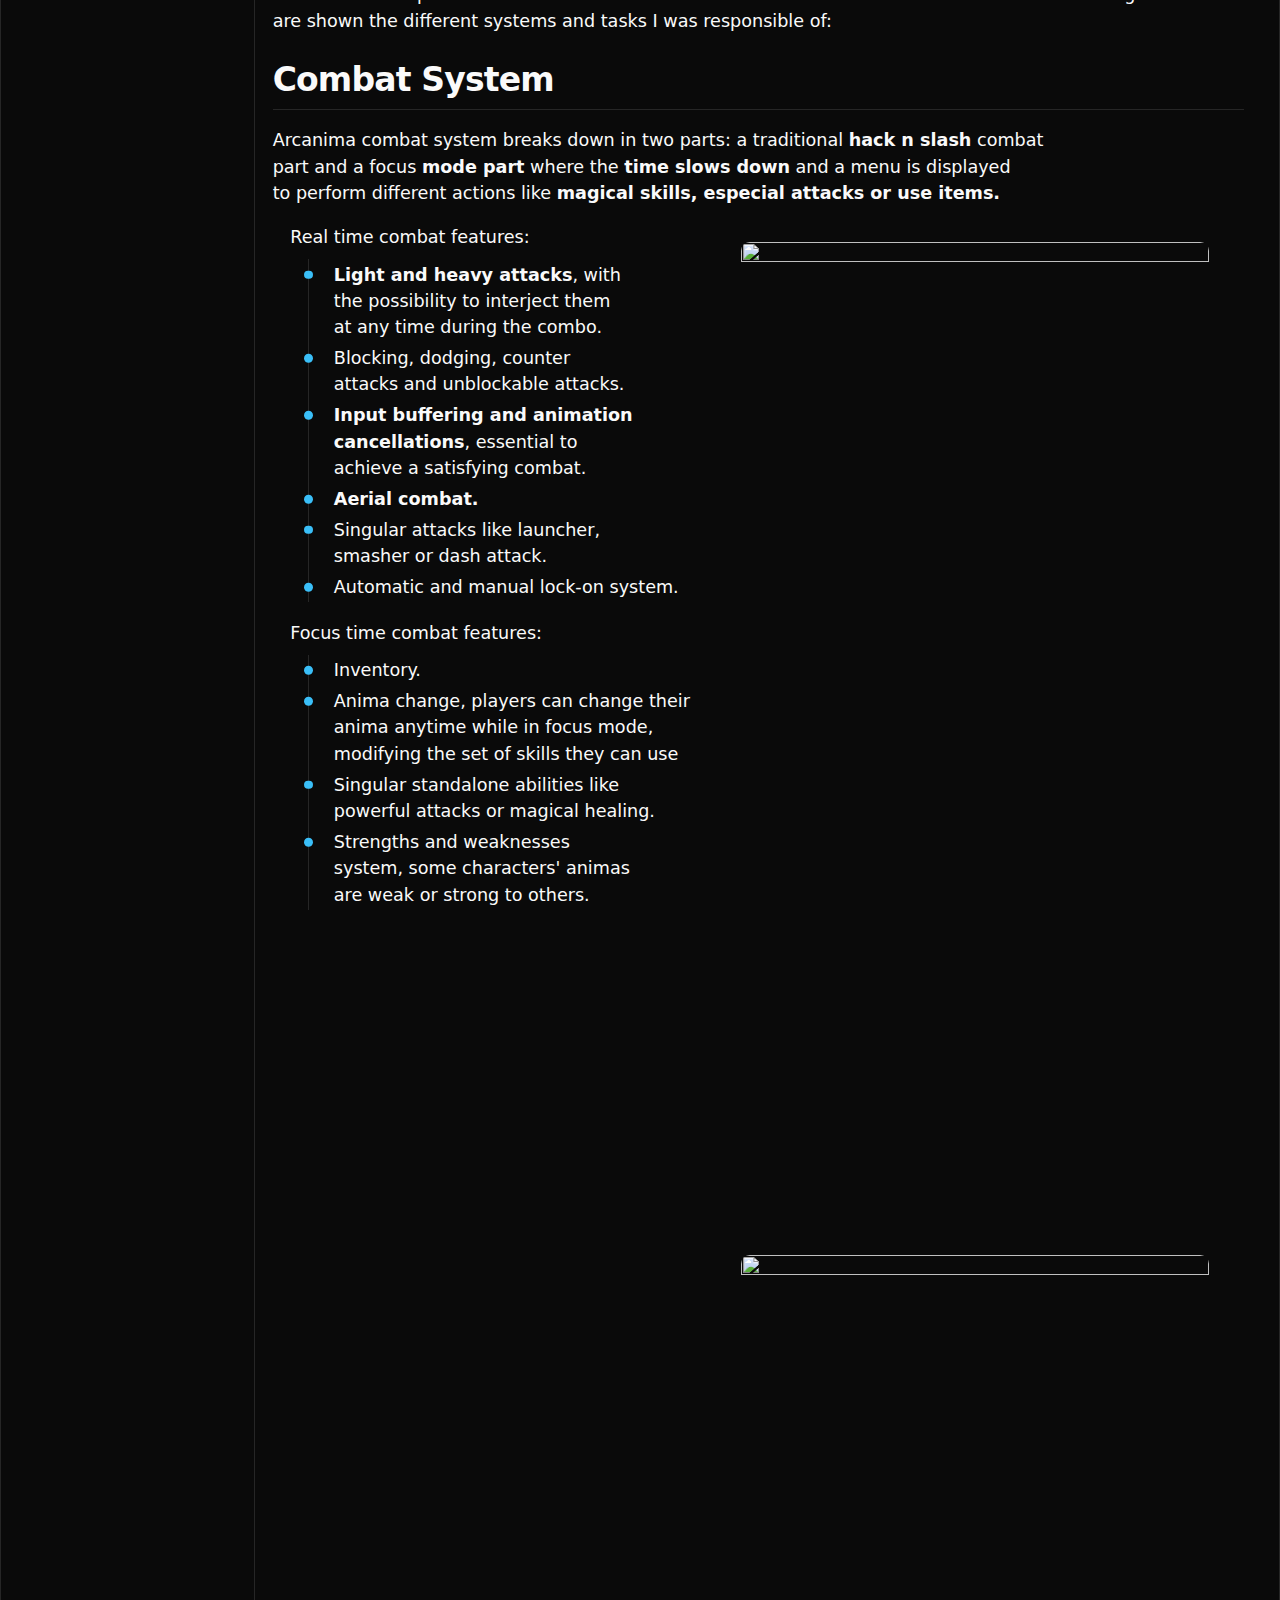
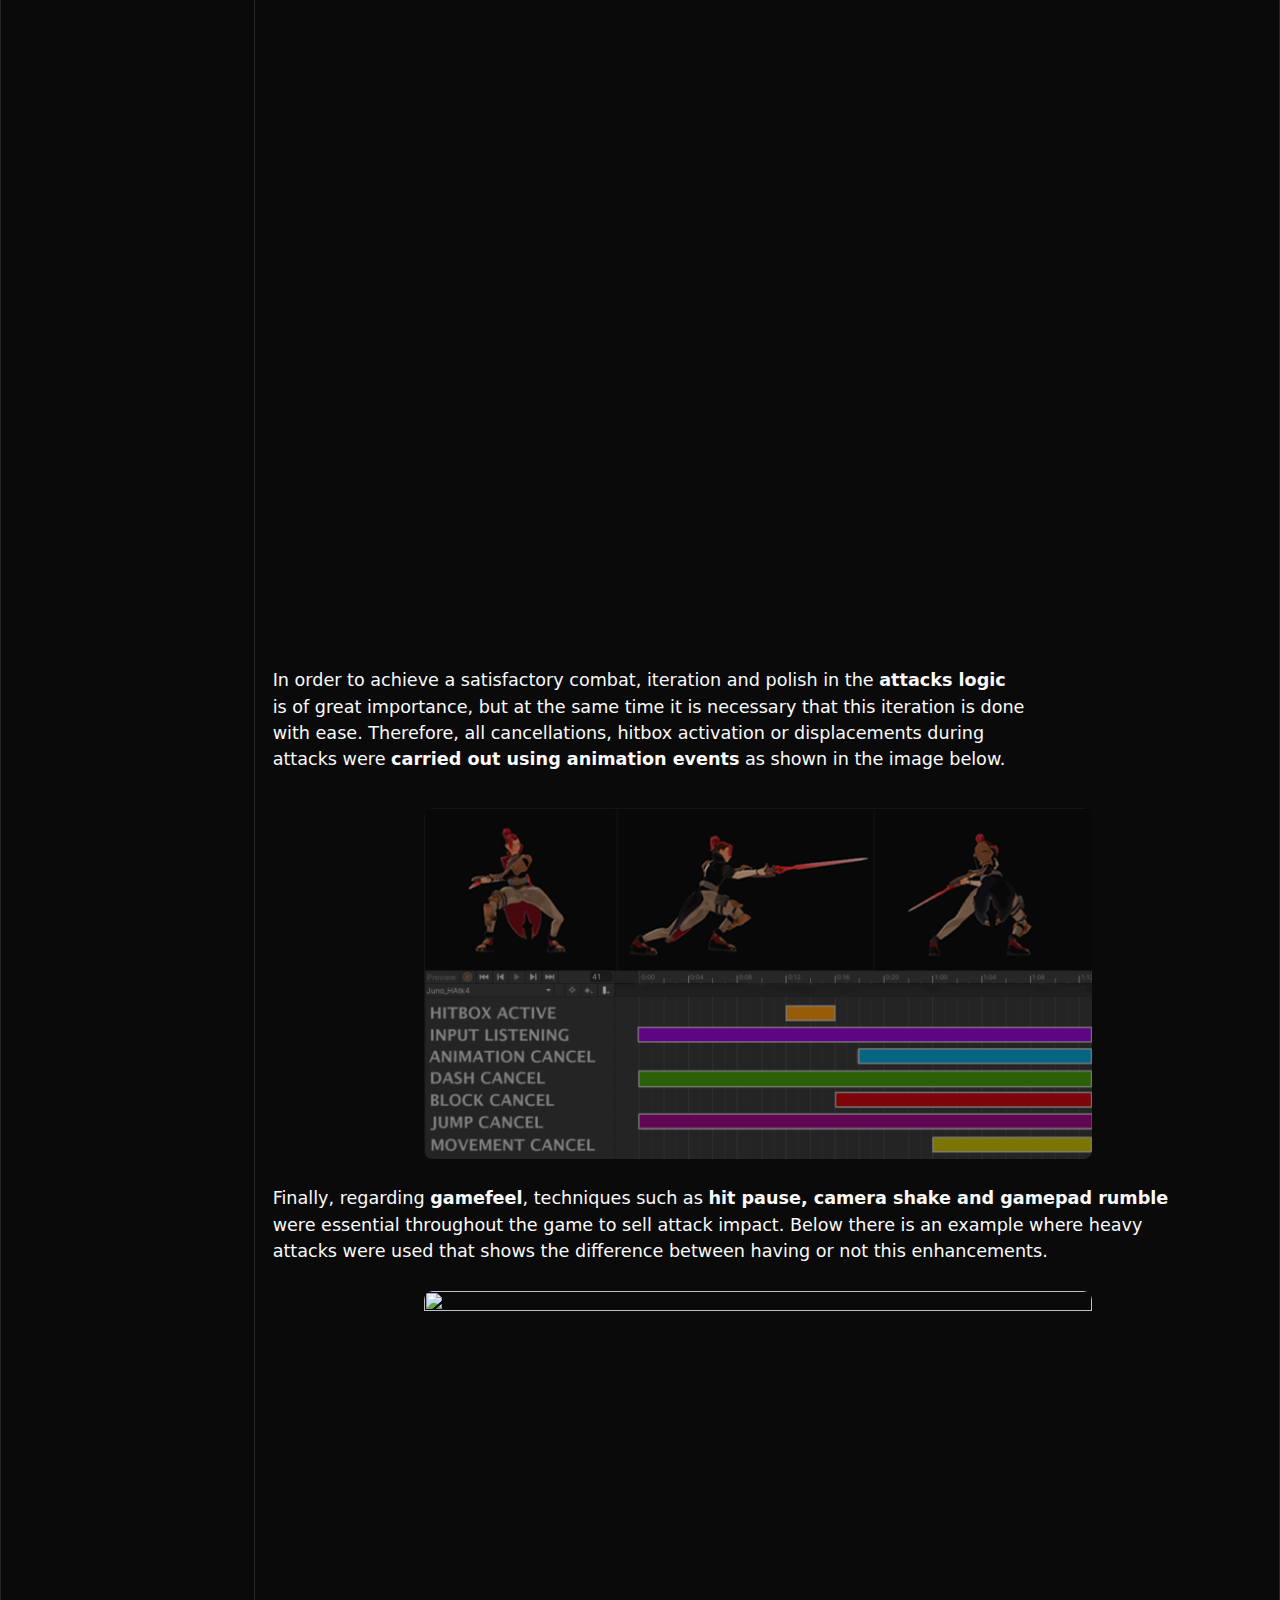
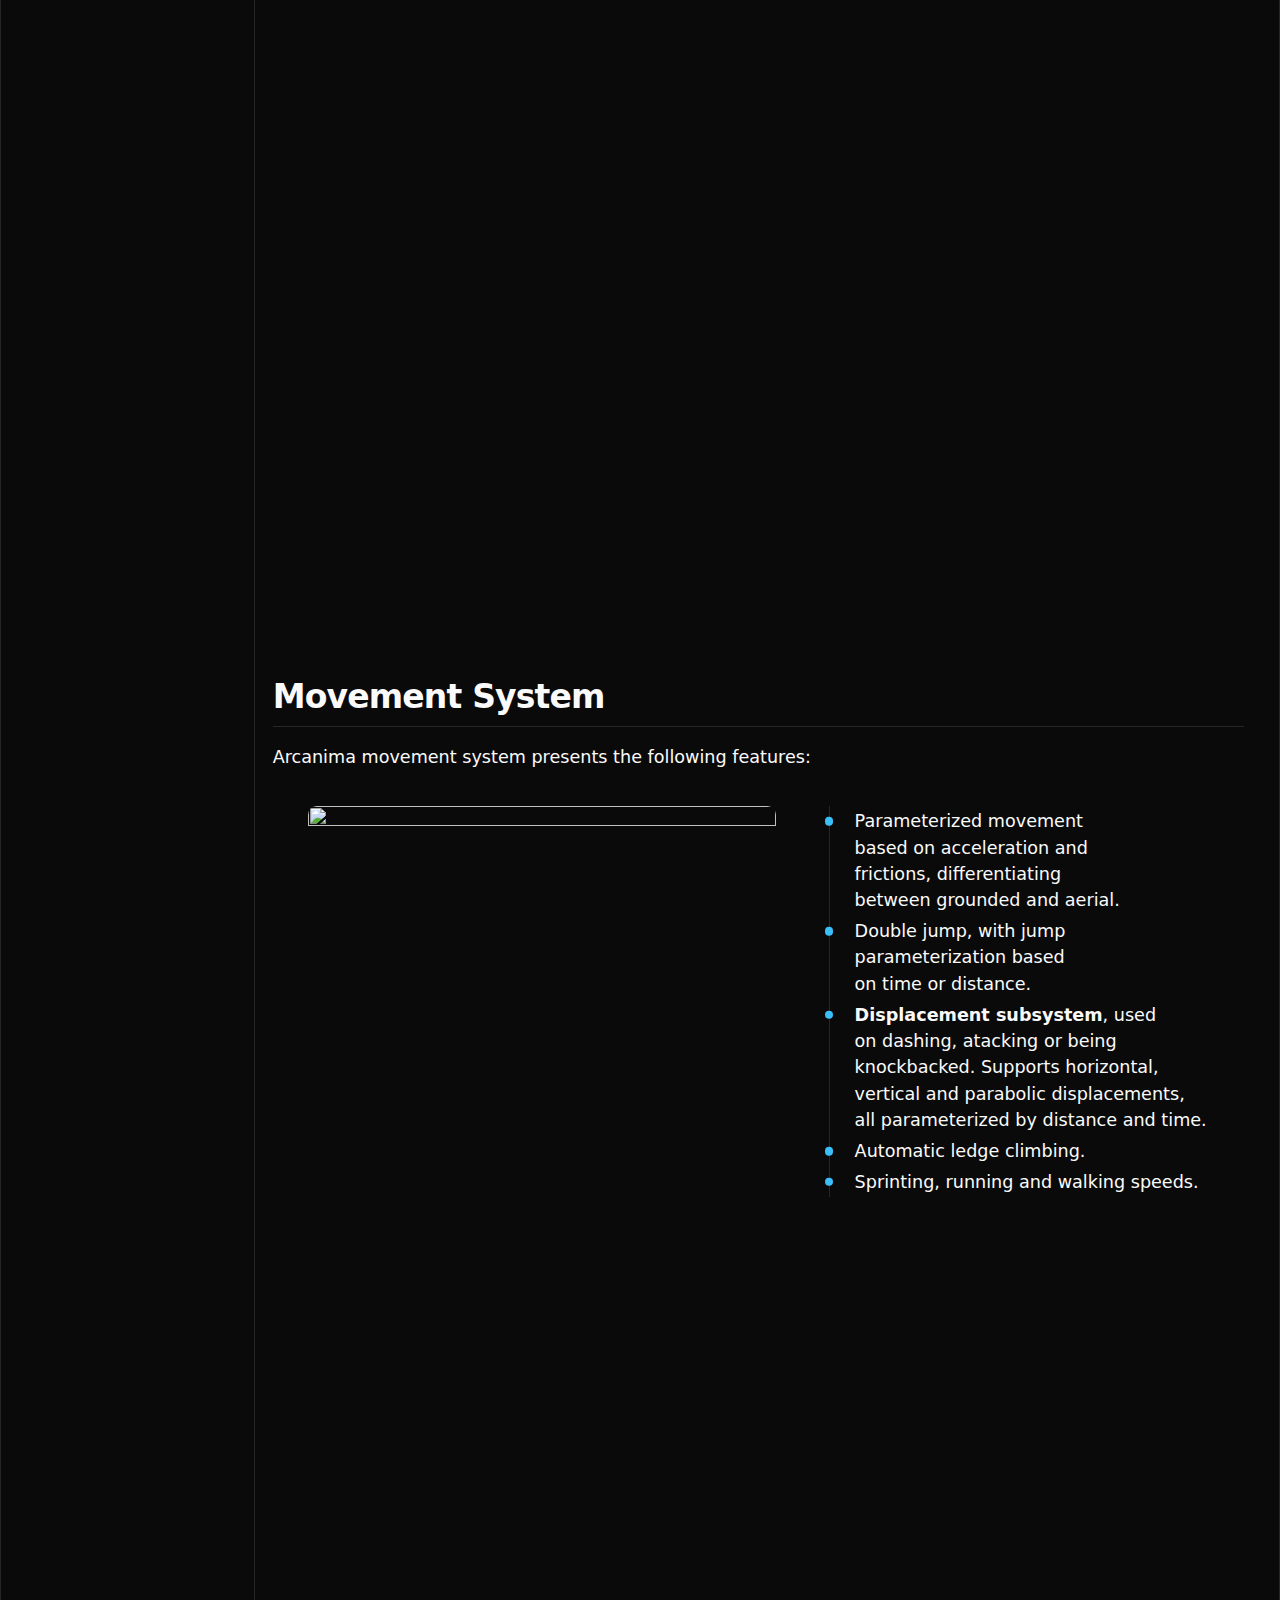
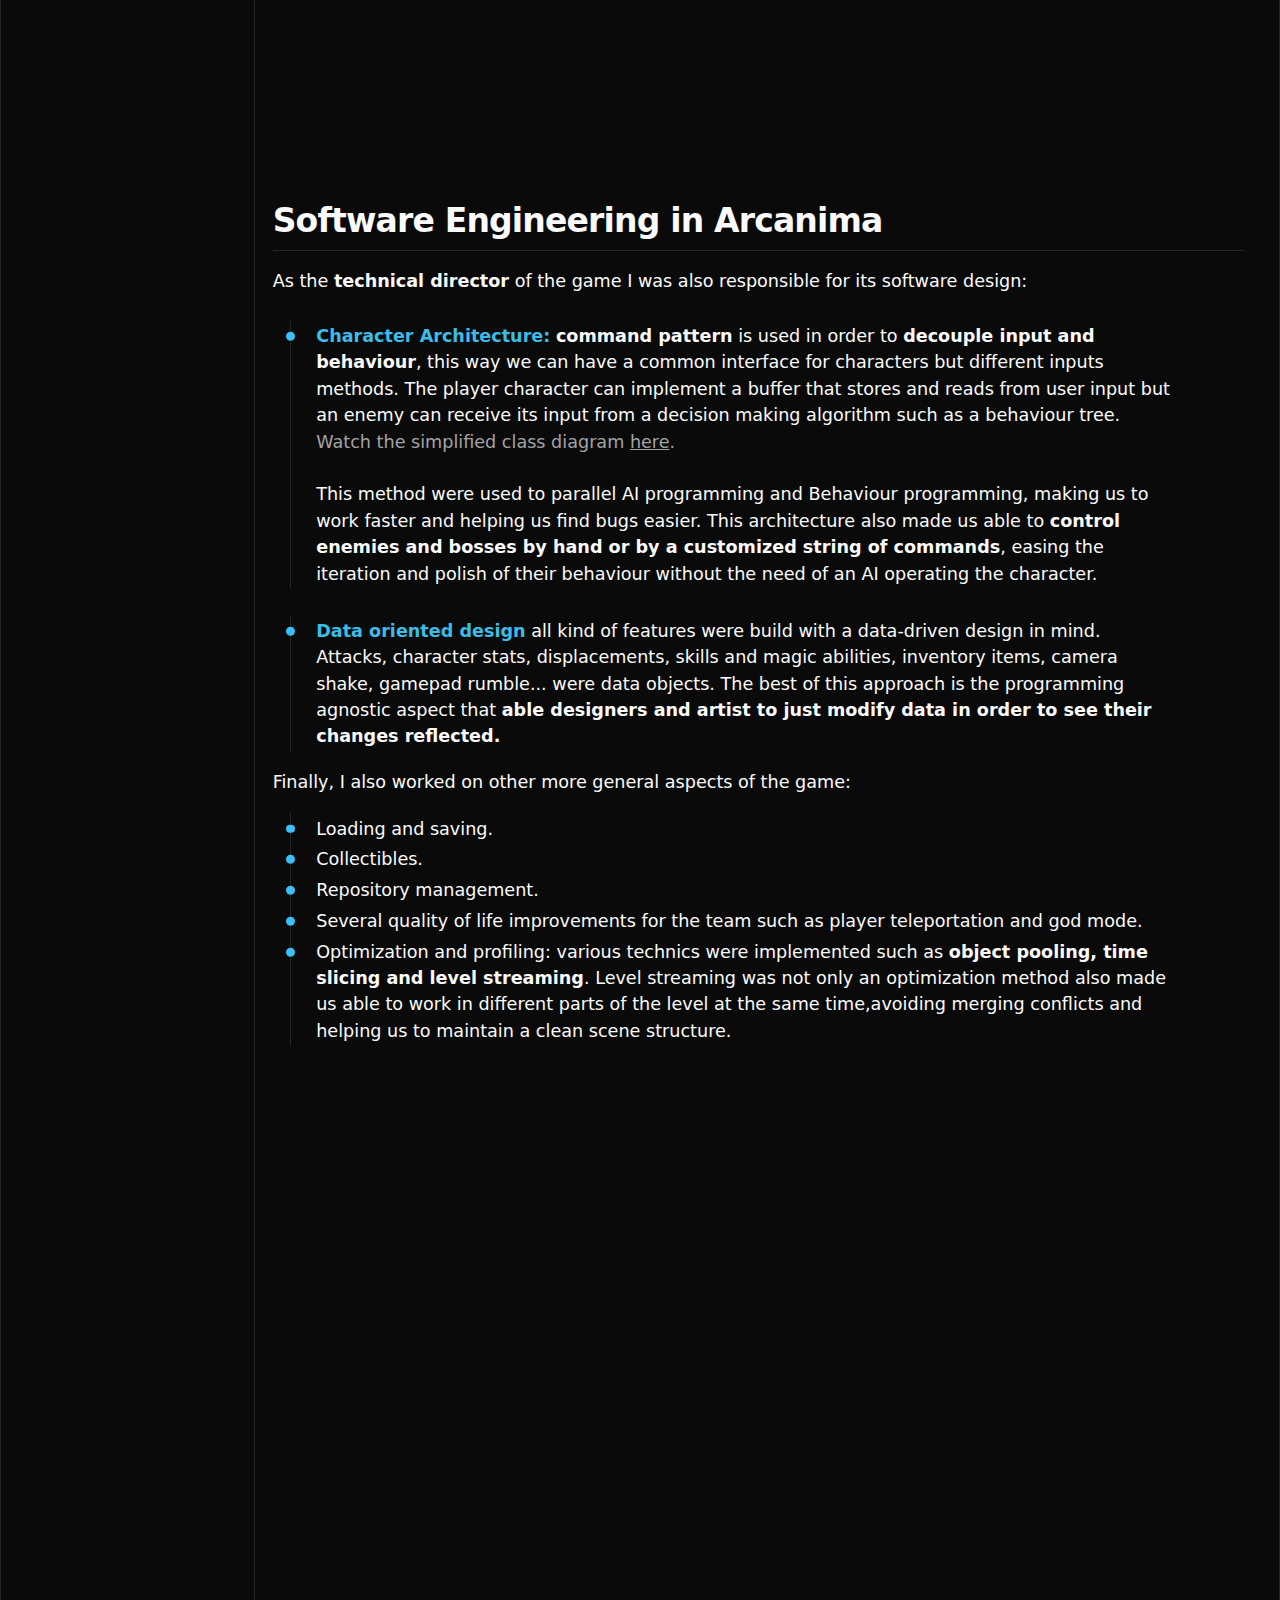
==== commit 3173222e: "curriculum update" ====
--- a/arcanima.html
+++ b/arcanima.html
@@ -238,7 +238,7 @@
                             </div>
                             <div class="grid grid-cols-[25px_1fr] border-l py-0.5 ml-4">
                                 <span class="flex size-2 -translate-x-[6.5px] -translate-y-2 rounded-full bg-primary"></span>
-                                <p class="text-balance">Sprinting, running and walking speeds</p>
+                                <p class="text-balance">Sprinting, running and walking speeds.</p>
                             </div>
                         </div>
 
@@ -258,7 +258,7 @@
                         input and behaviour</strong>, this way we can have a common interface for characters but different inputs
                         methods. The player character can implement a buffer that stores and reads from user input but an enemy
                         can receive its input from a decision making algorithm such as a behaviour tree. 
-                            <span class="text-muted-foreground">Watch the simplified class diagram <a target="_blank" href="reources/UML_simple.png">here.</a></span>
+                            <span class="text-muted-foreground">Watch the simplified class diagram <a target="_blank" href="reources/UML_simple.png"><u>here</u>.</a></span>
                         <br>
                             
                             
@@ -314,7 +314,7 @@
                         </p>
                     </div>
                     <br>
-                    <br>
+                    
                     <div class="flex justify-center">
                         <iframe src="https://store.steampowered.com/widget/2172500/" frameborder="0" width="646" height="190"></iframe>
                     </div>
--- a/css/0.CryfB9rL.css
+++ b/css/0.CryfB9rL.css
@@ -655,6 +655,11 @@
 }
 
 .-translate-x-\[6\.5px\] {
+    --tw-translate-x: -5.0px;
+    transform: translate(var(--tw-translate-x), var(--tw-translate-y)) rotate(var(--tw-rotate)) skew(var(--tw-skew-x)) skewY(var(--tw-skew-y)) scaleX(var(--tw-scale-x)) scaleY(var(--tw-scale-y))
+}
+
+.-translate-x-\[5\.5px\] {
     --tw-translate-x: -6.5px;
     transform: translate(var(--tw-translate-x), var(--tw-translate-y)) rotate(var(--tw-rotate)) skew(var(--tw-skew-x)) skewY(var(--tw-skew-y)) scaleX(var(--tw-scale-x)) scaleY(var(--tw-scale-y))
 }
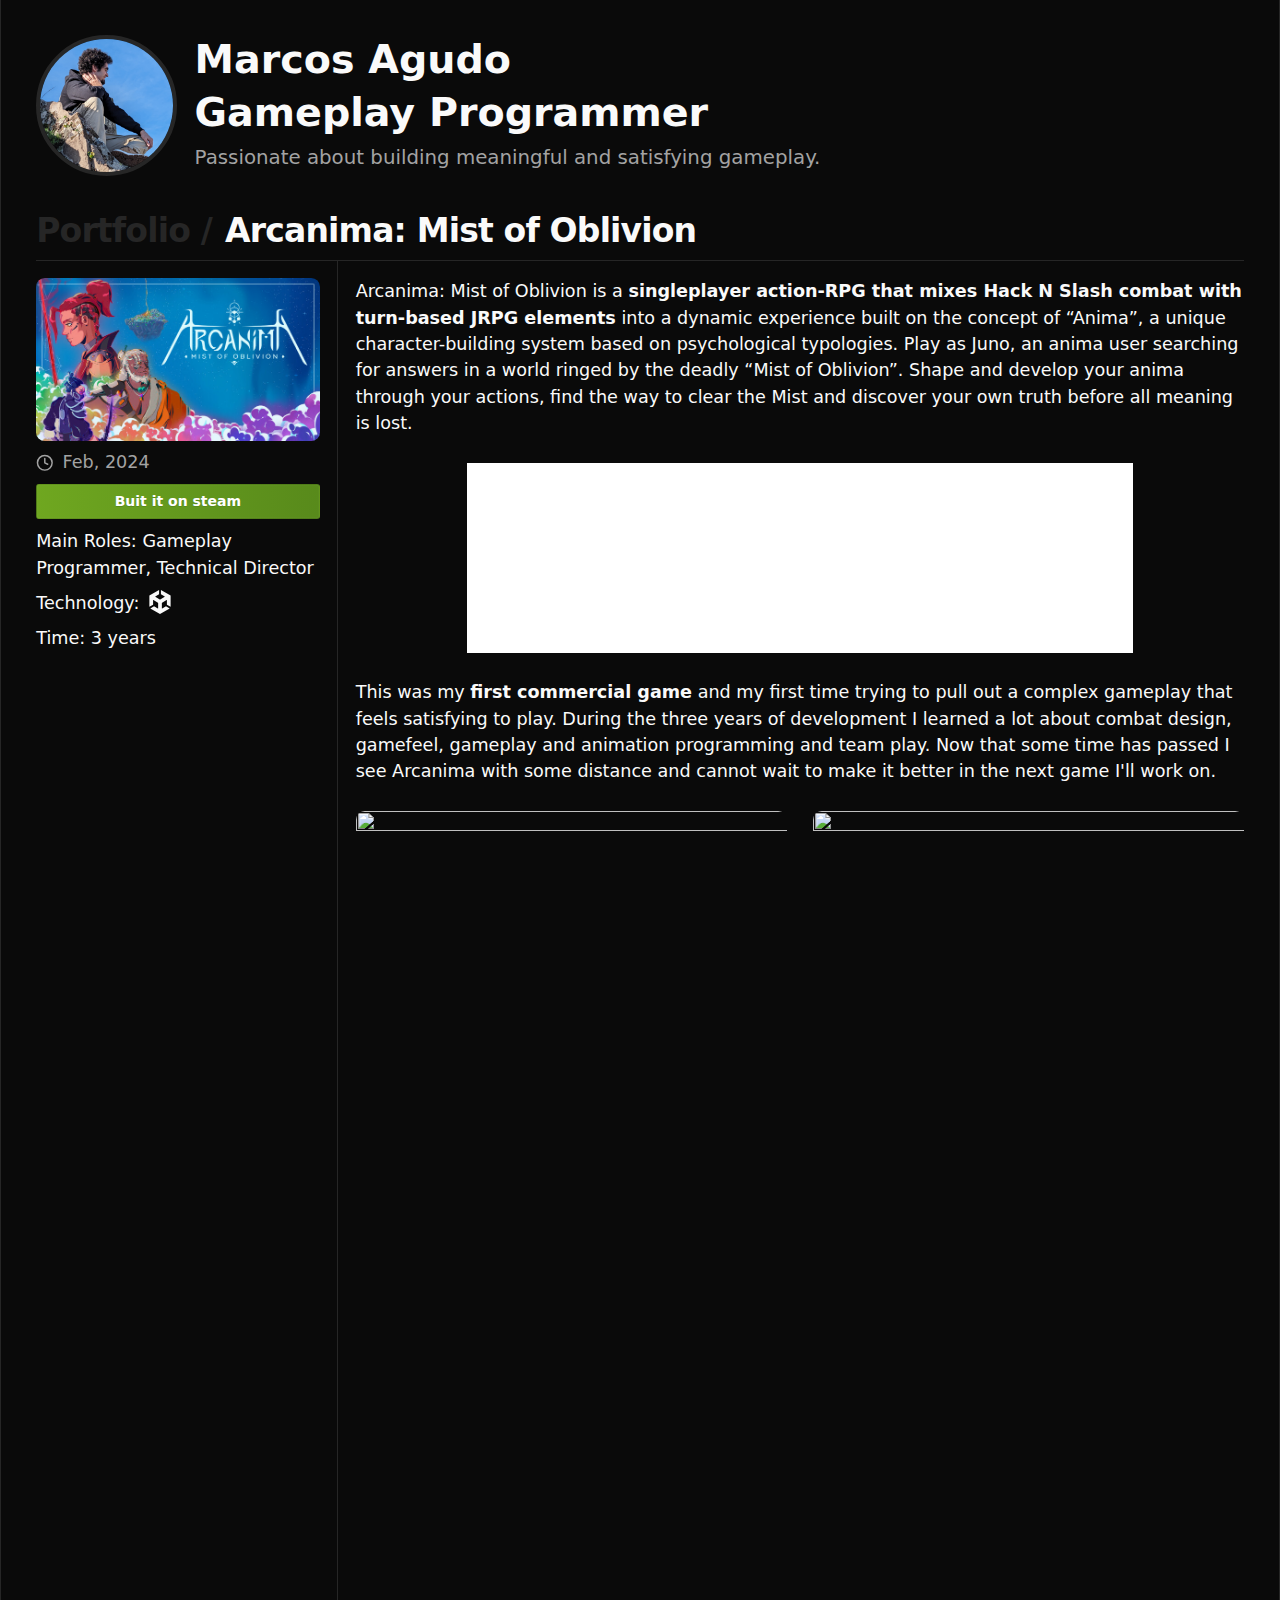
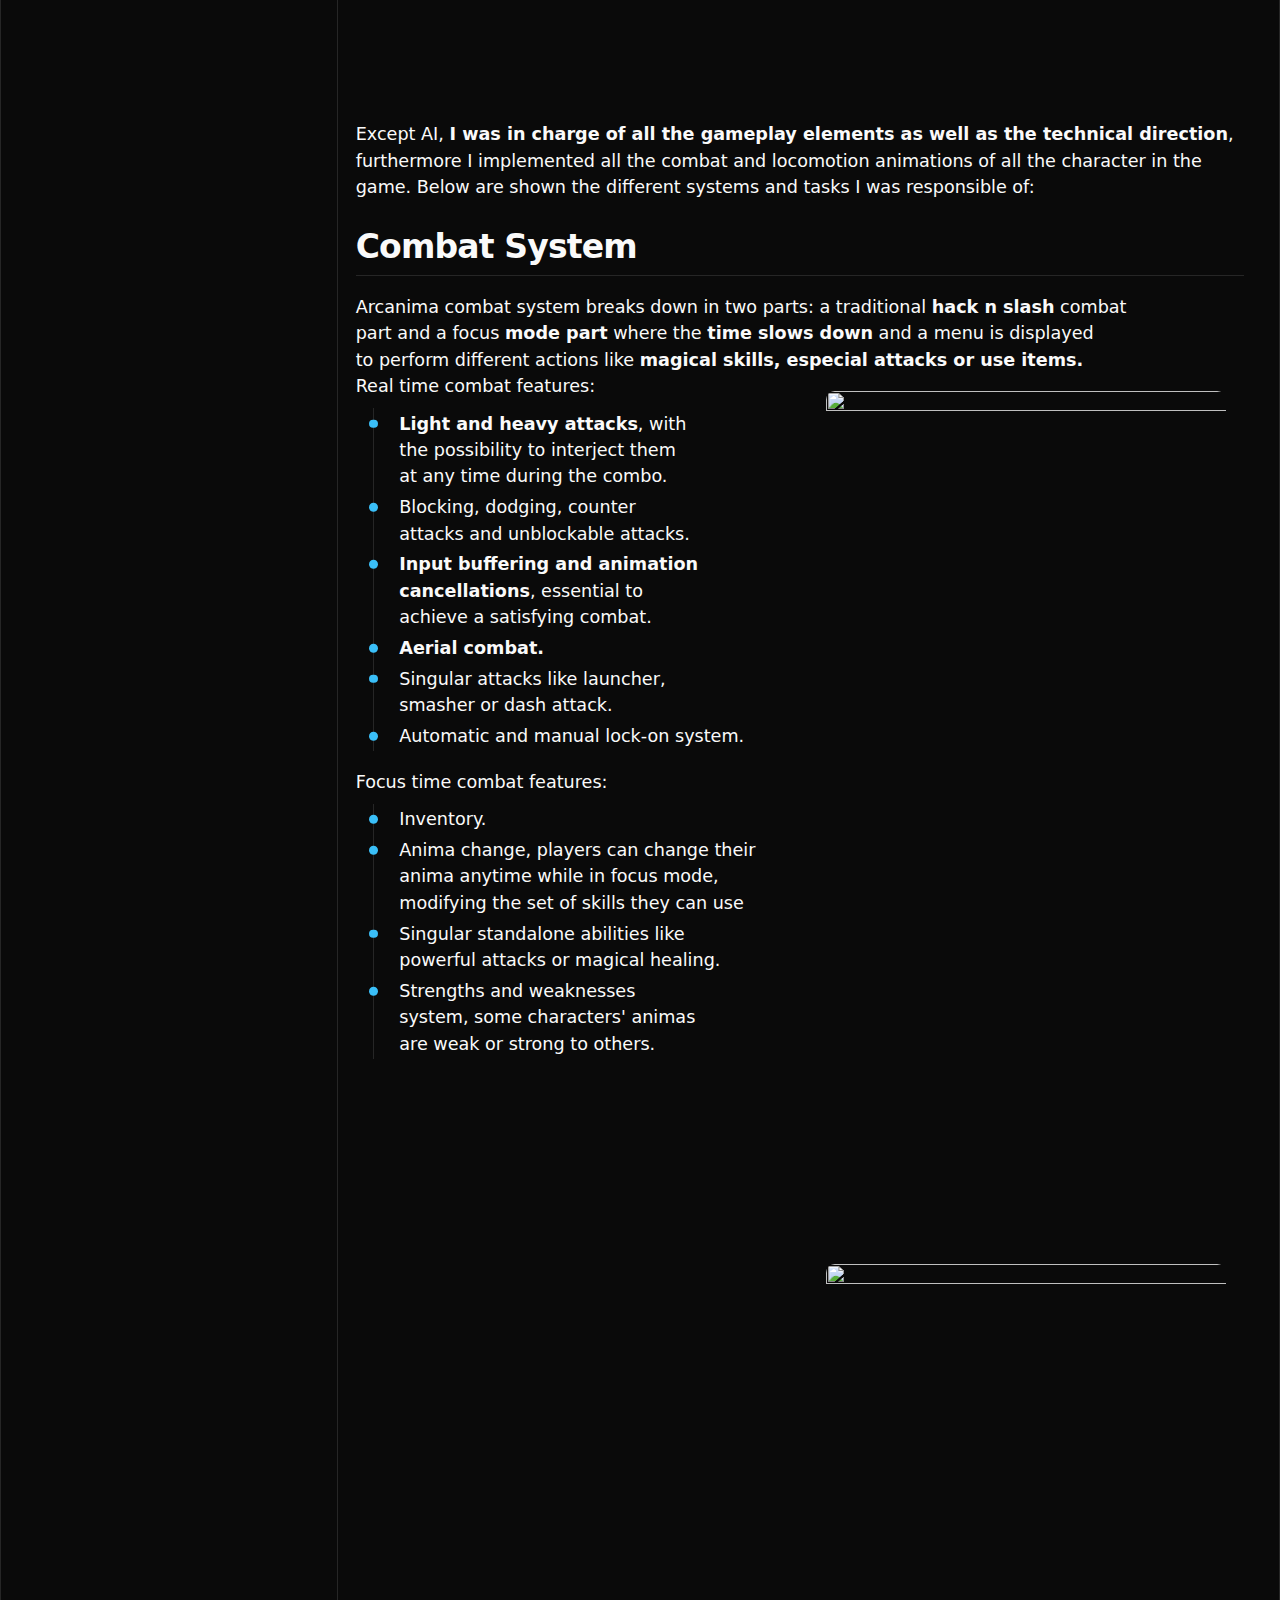
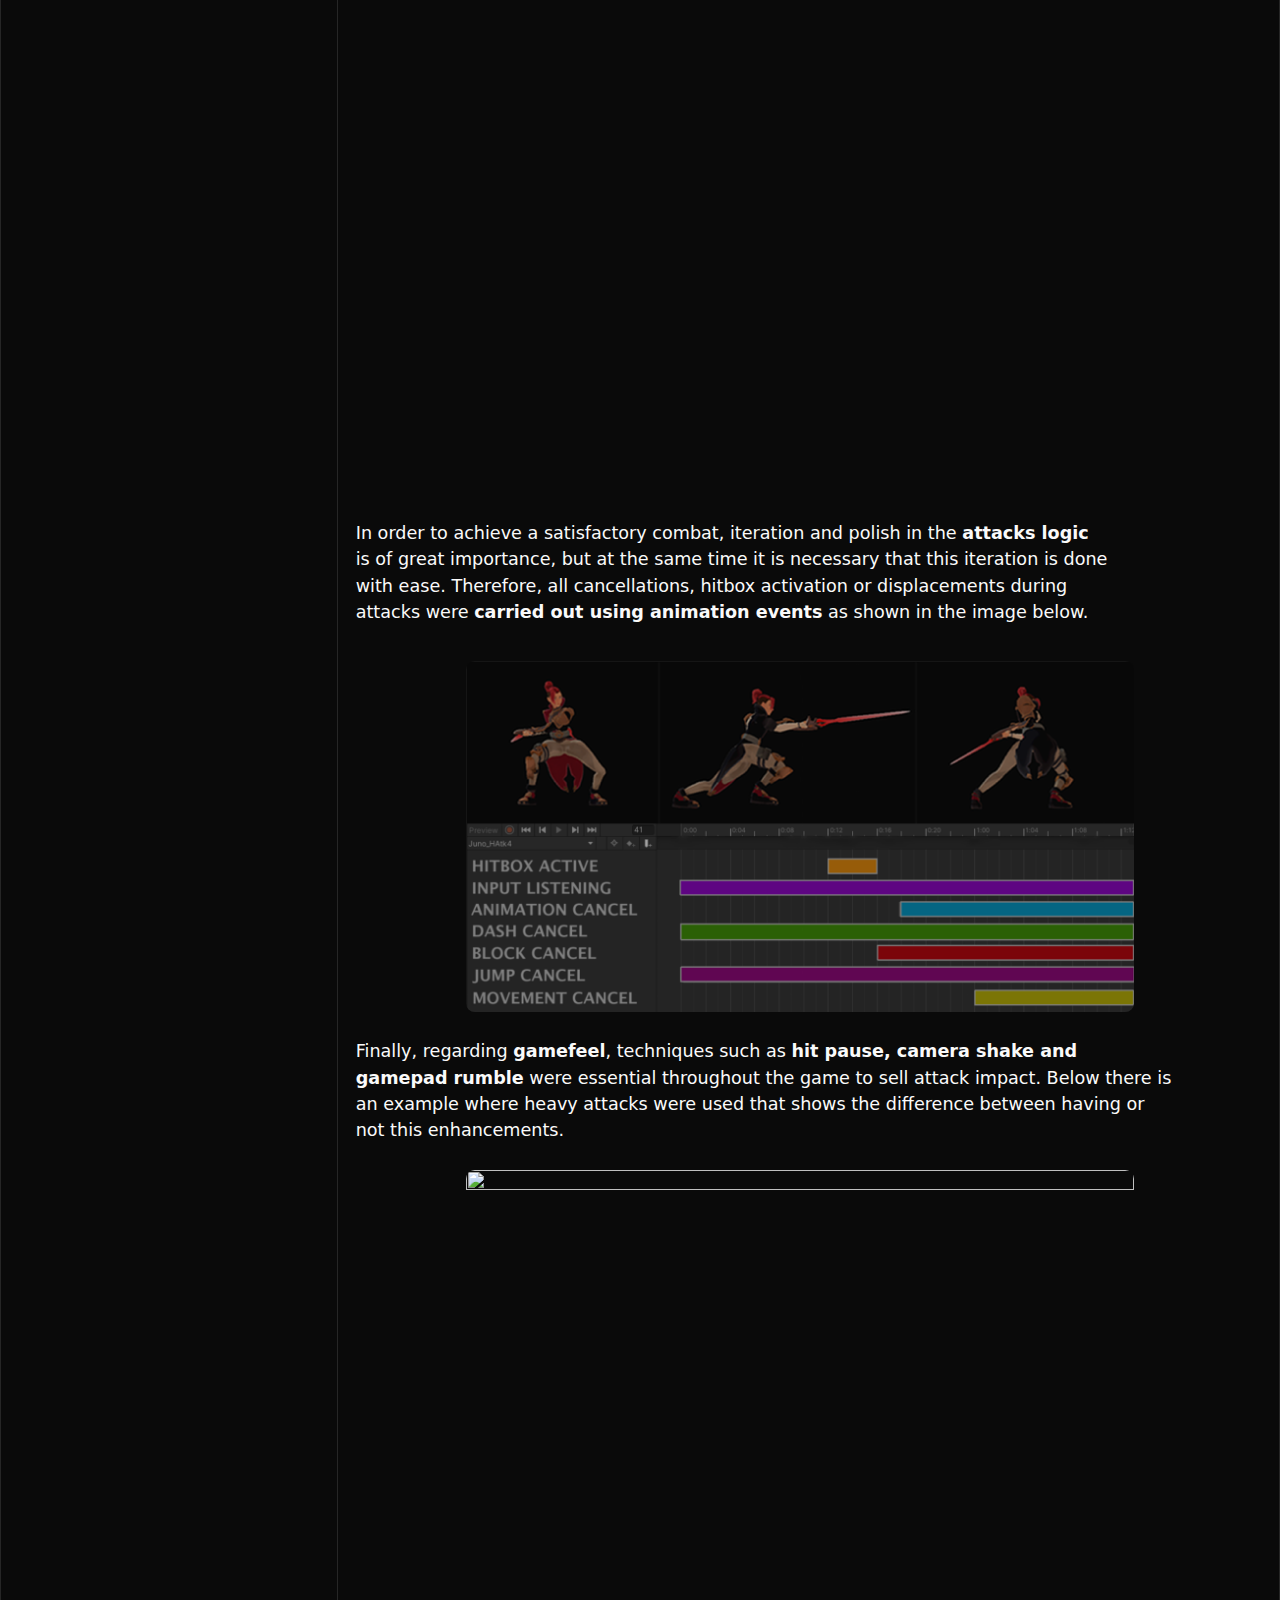
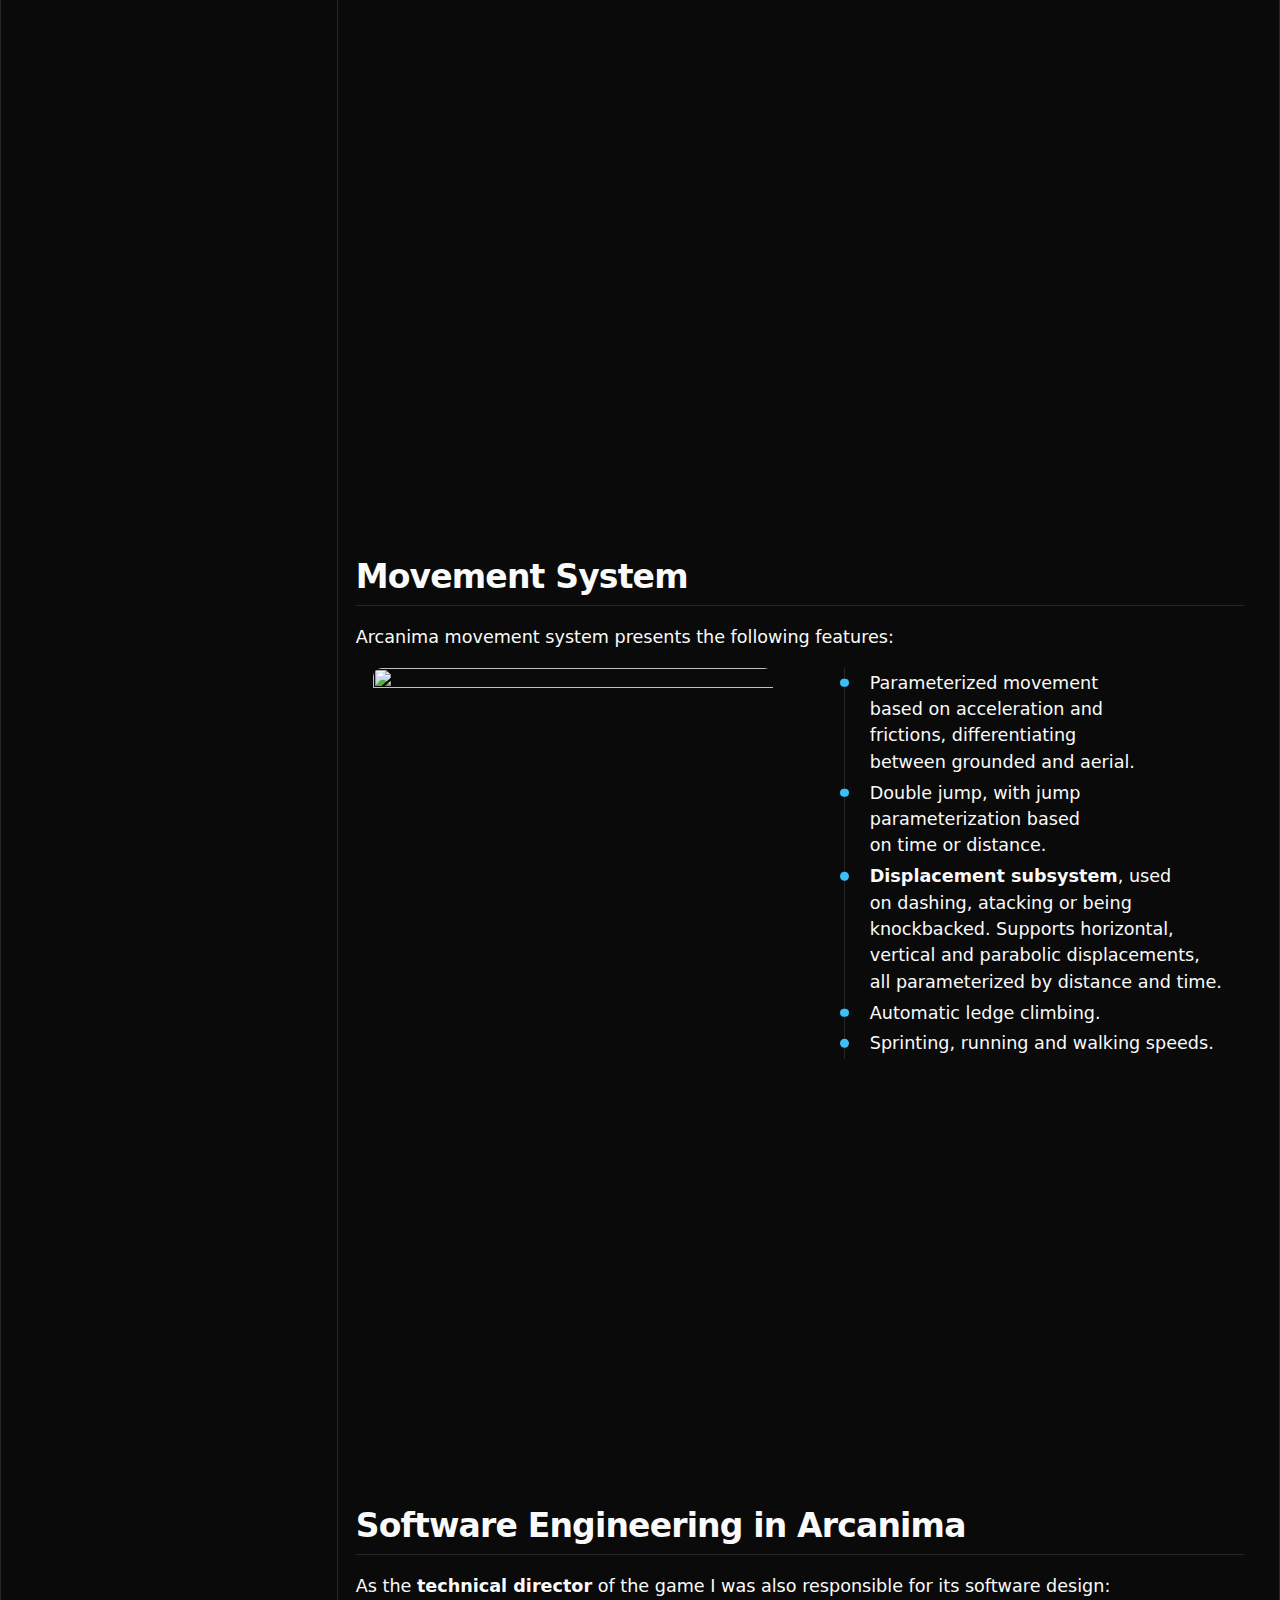
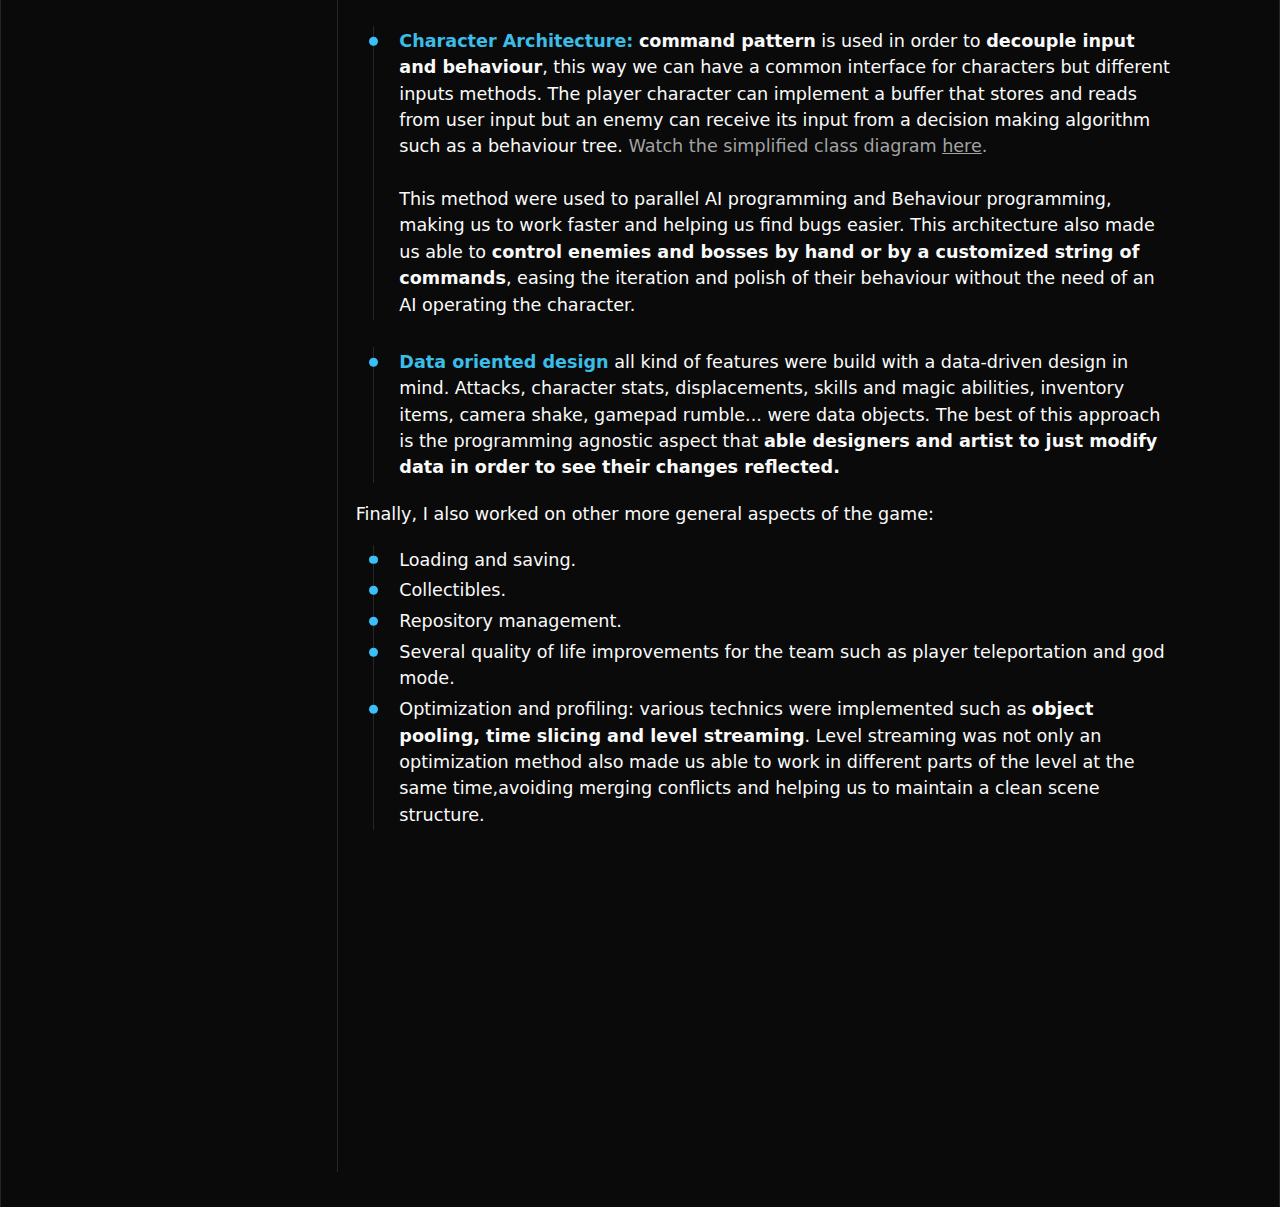
==== commit edd1d9d0: "clean project and responsiveness" ====
--- a/arcanima.html
+++ b/arcanima.html
@@ -35,7 +35,7 @@
                 <div class="flex basis-1/4 flex-col gap-2 border-r pr-4 pt-4">
                     <picture>
                         <source srcset="arcanima_tn.jpg 1x, arcanima_tn.jpg  2x" type="image/jpg">
-                        <img src="images/ptl2.B_6vMdX2.png" alt="Arcanima" class="h-auto w-96 rounded-lg [view-transition-name:thumbnail]" width="616" height="353"></picture>
+                        <img src="" alt="Arcanima" class="h-auto w-96 rounded-lg [view-transition-name:thumbnail]" width="616" height="353"></picture>
                     <div class="flex items-center gap-2 text-muted-foreground">
                         <svg xmlns="http://www.w3.org/2000/svg" width="24" height="24" viewBox="0 0 24 24" fill="none" stroke="currentColor" stroke-width="2" stroke-linecap="round" stroke-linejoin="round"
                              class="lucide-icon lucide lucide-clock size-4">
@@ -68,6 +68,12 @@
                         in a world ringed by the deadly “Mist of Oblivion”. Shape and develop your anima through your actions, 
                         find the way to clear the Mist and discover your own truth before all meaning is lost.</p> <br>
                     
+                    <div class="flex flex-row justify-center">
+                        <iframe src="https://store.steampowered.com/widget/2172500/" allowtransparency="true" frameborder="0" style="width: 75%; height: 190px;"></iframe>
+                    </div>
+                    
+                    <br>
+                    
                     <p data-svelte-h="svelte-1mc4erz">
                         This was my <strong>first commercial game</strong> and my first time trying to pull out a complex gameplay
                         that feels satisfying to play. During the three years of development I learned a lot about combat design,
@@ -76,16 +82,17 @@
                     </p> <br>
 
 
-                    <div class="flex justify-center gap-4 rounded-lg">
-                        <picture>
-                            <source srcset="images/combat_junto.gif 1x, images/combat_junto.gif 2x" type="image/gif">
-                            <img class="rounded-lg" src="" width="468" height="960">
-                        </picture>
-                        <br>
-                        <picture>
-                            <source srcset="images/focus.gif 1x,images/focus.gif 2x" type="image/gif">
-                            <img class="rounded-lg" src="" width="468" height="960">
-                        </picture>
+                    <div class="flex justify-center">
+                    <div class="grid h-fit grid-cols-1 md:grid-cols-2 lg:grid-cols-2 gap-6">
+                            <picture>
+                                <source srcset="images/combat_junto.gif 1x, images/combat_junto.gif 2x" type="image/gif">
+                                <img class="rounded-lg" src="" width="468" height="960">
+                            </picture>
+                            <picture>
+                                <source srcset="images/focus.gif 1x,images/focus.gif 2x" type="image/gif">
+                                <img class="rounded-lg" src="" width="468" height="960">
+                            </picture>
+                    </div>    
 
                     </div>
                     <br>
@@ -105,7 +112,7 @@
                         like <strong>magical skills, especial attacks or use items.</strong>
                     </p>
                     
-                    <div class="flex flex-col sm:flex-row p-4">
+                    <div class="grid h-fit grid-cols-1 md:grid-cols-2 lg:grid-cols-2 gap-4">
                         
                         <div class="flex-grow basis-1/2">
 
@@ -208,7 +215,7 @@
 
                     <p class="text-balance mt-4">Arcanima movement system presents the following features:</p>
                     
-                    <div class="flex flex-col sm:flex-row p-4">
+                    <div class="grid h-fit grid-cols-1 md:grid-cols-2 lg:grid-cols-2 gap-4">
 
                         <div class="flex-grow basis-1/2  p-4">
                             <picture>
@@ -316,24 +323,15 @@
                     <br>
                     
                     <div class="flex justify-center">
-                        <iframe src="https://store.steampowered.com/widget/2172500/" frameborder="0" width="646" height="190"></iframe>
-                    </div>
-                    
-                    <div class="flex justify-center mb-4">
-                        <div>
-                            <br>
-                            <iframe width="560" height="315" src="https://www.youtube.com/embed/Me1qyQM7eRQ?si=IGP0LHezH2Ei_ex-" title="YouTube video player" frameborder="0"
-                                    allow="accelerometer; autoplay; clipboard-write; encrypted-media; gyroscope; picture-in-picture; web-share" referrerpolicy="strict-origin-when-cross-origin" allowfullscreen>
-                            </iframe>
-
+                        <div class="video-holder">
+                            <div class="video-container ">
+                                <iframe width="560" height="315" src="https://www.youtube.com/embed/Me1qyQM7eRQ?si=IGP0LHezH2Ei_ex-" title="YouTube video player" frameborder="0"
+                                        allow="accelerometer; autoplay; clipboard-write; encrypted-media; gyroscope; picture-in-picture; web-share" referrerpolicy="strict-origin-when-cross-origin" allowfullscreen>
+                                </iframe>
+                            </div>
                         </div>
                     </div>
-
-
-                   
                 </div>
-
-
             </div>
 
         </div>
--- a/css/0.CryfB9rL.css
+++ b/css/0.CryfB9rL.css
@@ -748,6 +748,10 @@
     gap: 1rem
 }
 
+.gap-6 {
+    gap: 1.5rem
+}
+
 .space-y-1 > :not([hidden]) ~ :not([hidden]) {
     --tw-space-y-reverse: 0;
     margin-top: calc(.25rem * calc(1 - var(--tw-space-y-reverse)));
@@ -1227,13 +1231,15 @@
         padding-left: 1.5rem;
         padding-right: 1.5rem
     }
+    
+    
 }
 
 @media (min-width: 768px) {
     .md\:grid-cols-2 {
         grid-template-columns:repeat(2, minmax(0, 1fr))
     }
-
+    
     .md\:px-8 {
         padding-left: 2rem;
         padding-right: 2rem
@@ -1430,7 +1436,7 @@
     text-align: center;
     line-height: 33px;
     font-weight: bold;
-    height: 35px;
+    min-height: 33px;
     margin-left: auto;
     margin-right: auto;
     display: block;
@@ -1448,25 +1454,24 @@
     -webkit-user-select: none;
     user-select: none;
     box-sizing: border-box;
-    display: inline-block;
     background: #FF2449;
     color: white;
     text-decoration: none;
-    padding: 0 10px;
     font-size: 14px;
     text-shadow: 0 1px 0 #c3223e;
     cursor: pointer;
     border-radius: 3px;
-    border: none;
     border: 1px solid rgba(0,0,0,0.1);
     box-shadow: inset 0 0 1px rgba(255,255,255,0.21);
     text-align: center;
     line-height: 33px;
     font-weight: bold;
-    height: 35px;
+    min-height: 33px;
+    height: auto;
     margin-left: auto;
     margin-right: auto;
     display: block;
+    
 }
 
 .itchio-button:hover {
@@ -1492,4 +1497,23 @@
     margin-left: auto;
     margin-right: auto;
     display: block;
+}
+
+.video-container {
+    position: relative;
+    padding-bottom: 56.25%;
+    height: 0;
+}
+
+.video-container iframe {
+    position: absolute;
+    width: 100%;
+    height: 100%;
+    max-width: 560px;
+}
+.video-holder{
+    display: inline-block;
+    width: 100%;
+    height: 100%;
+    max-width: 560px;
 }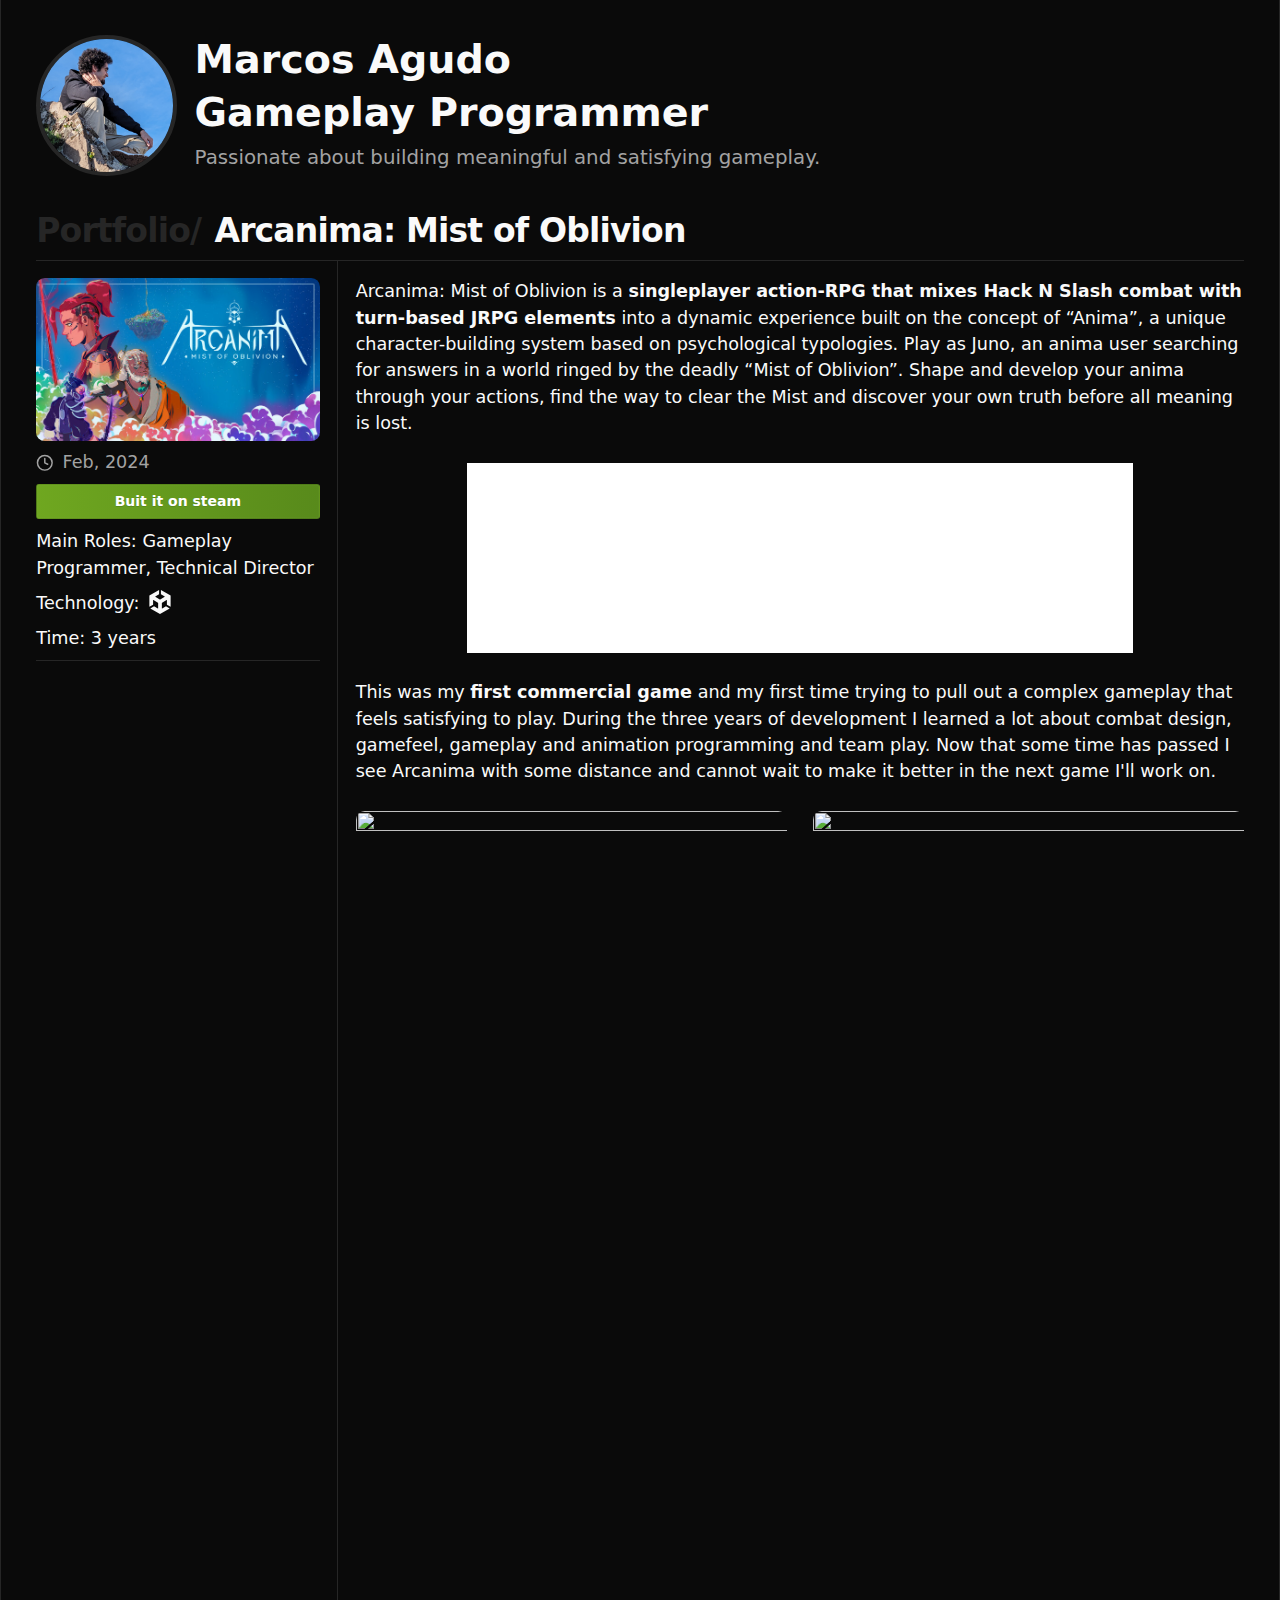
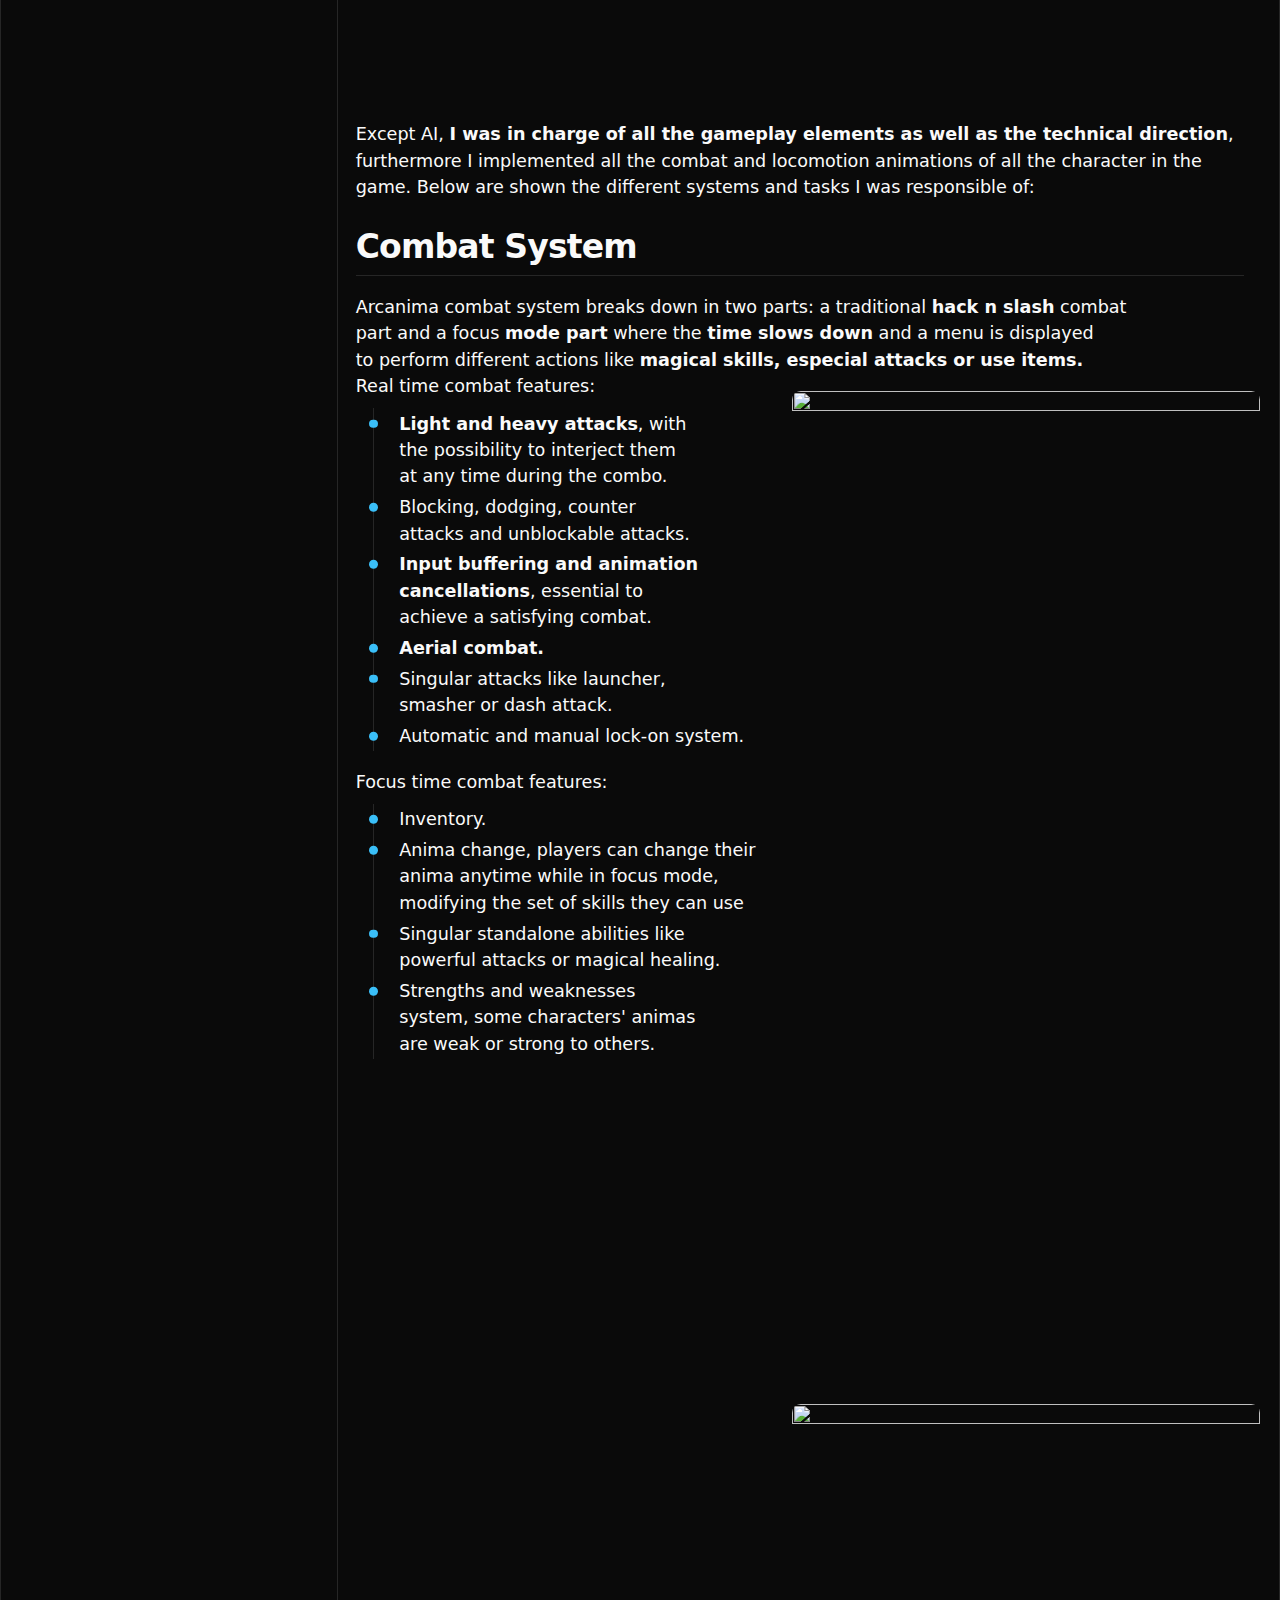
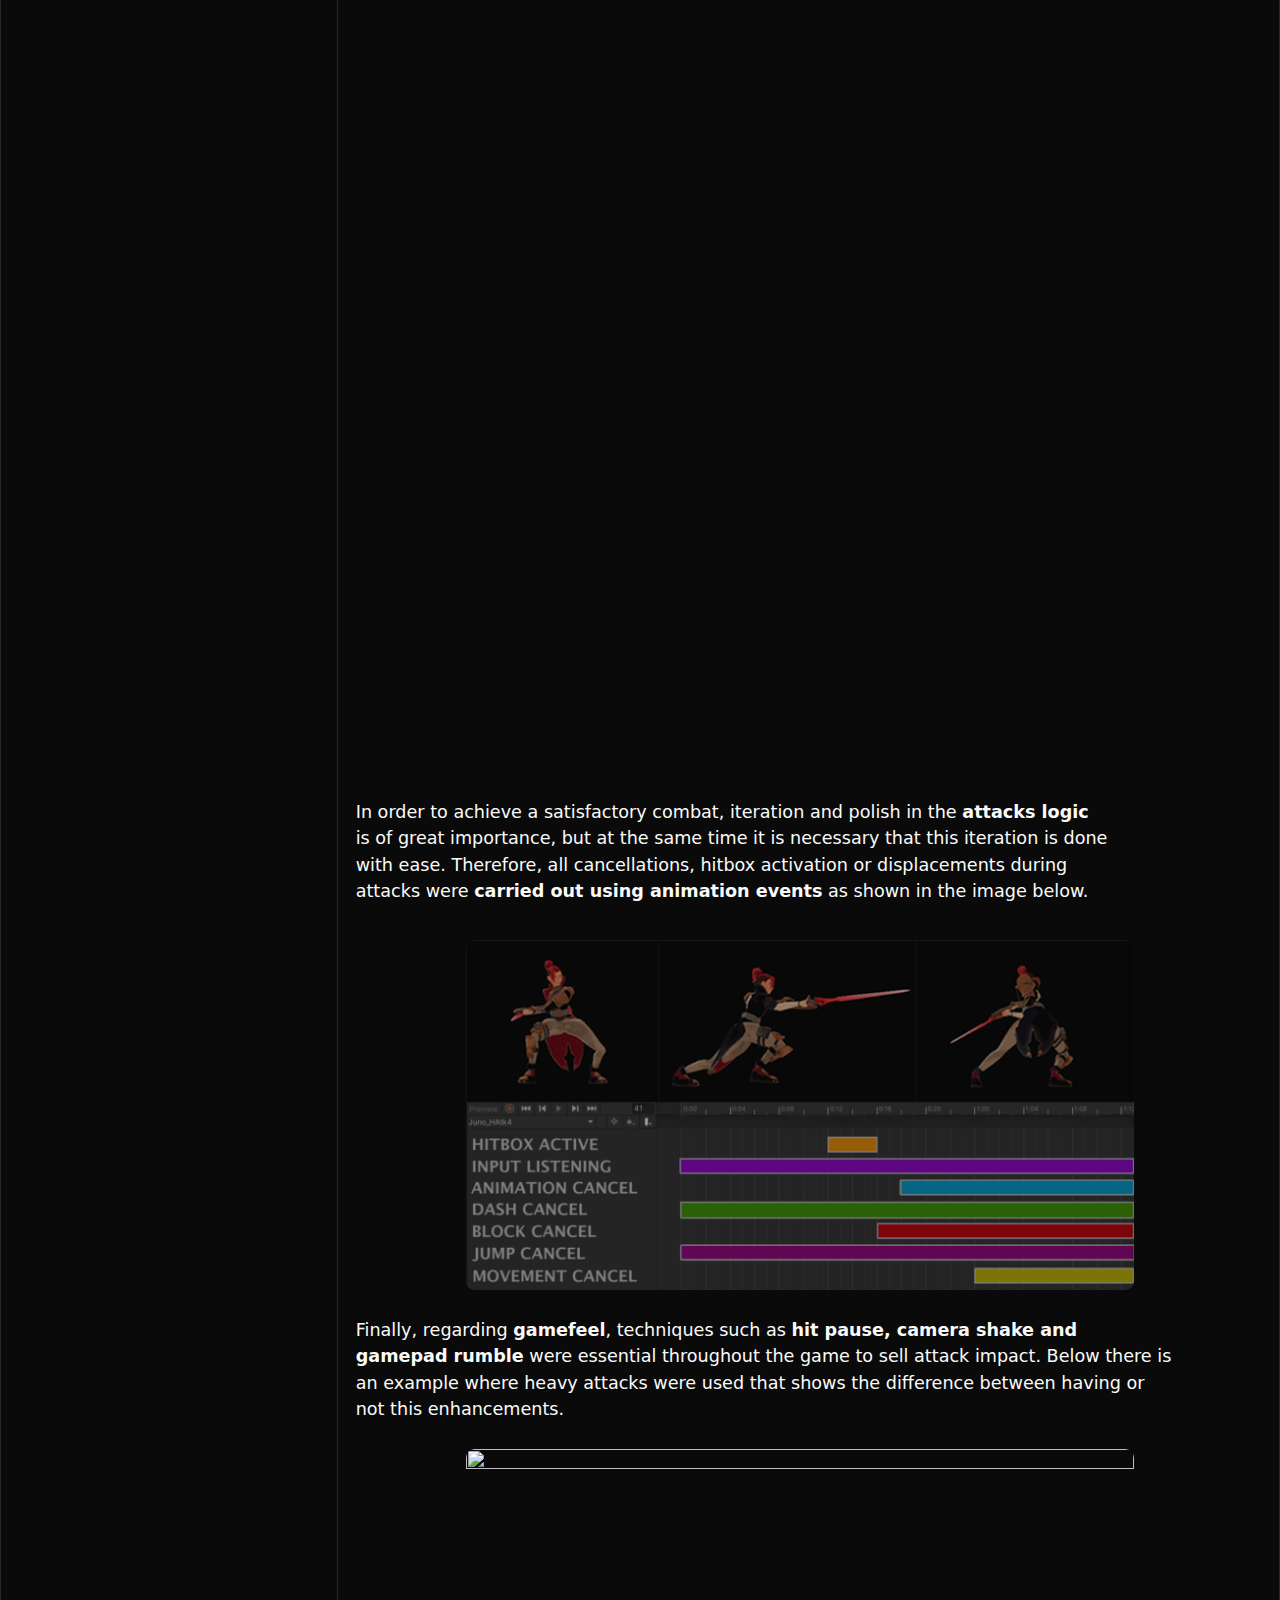
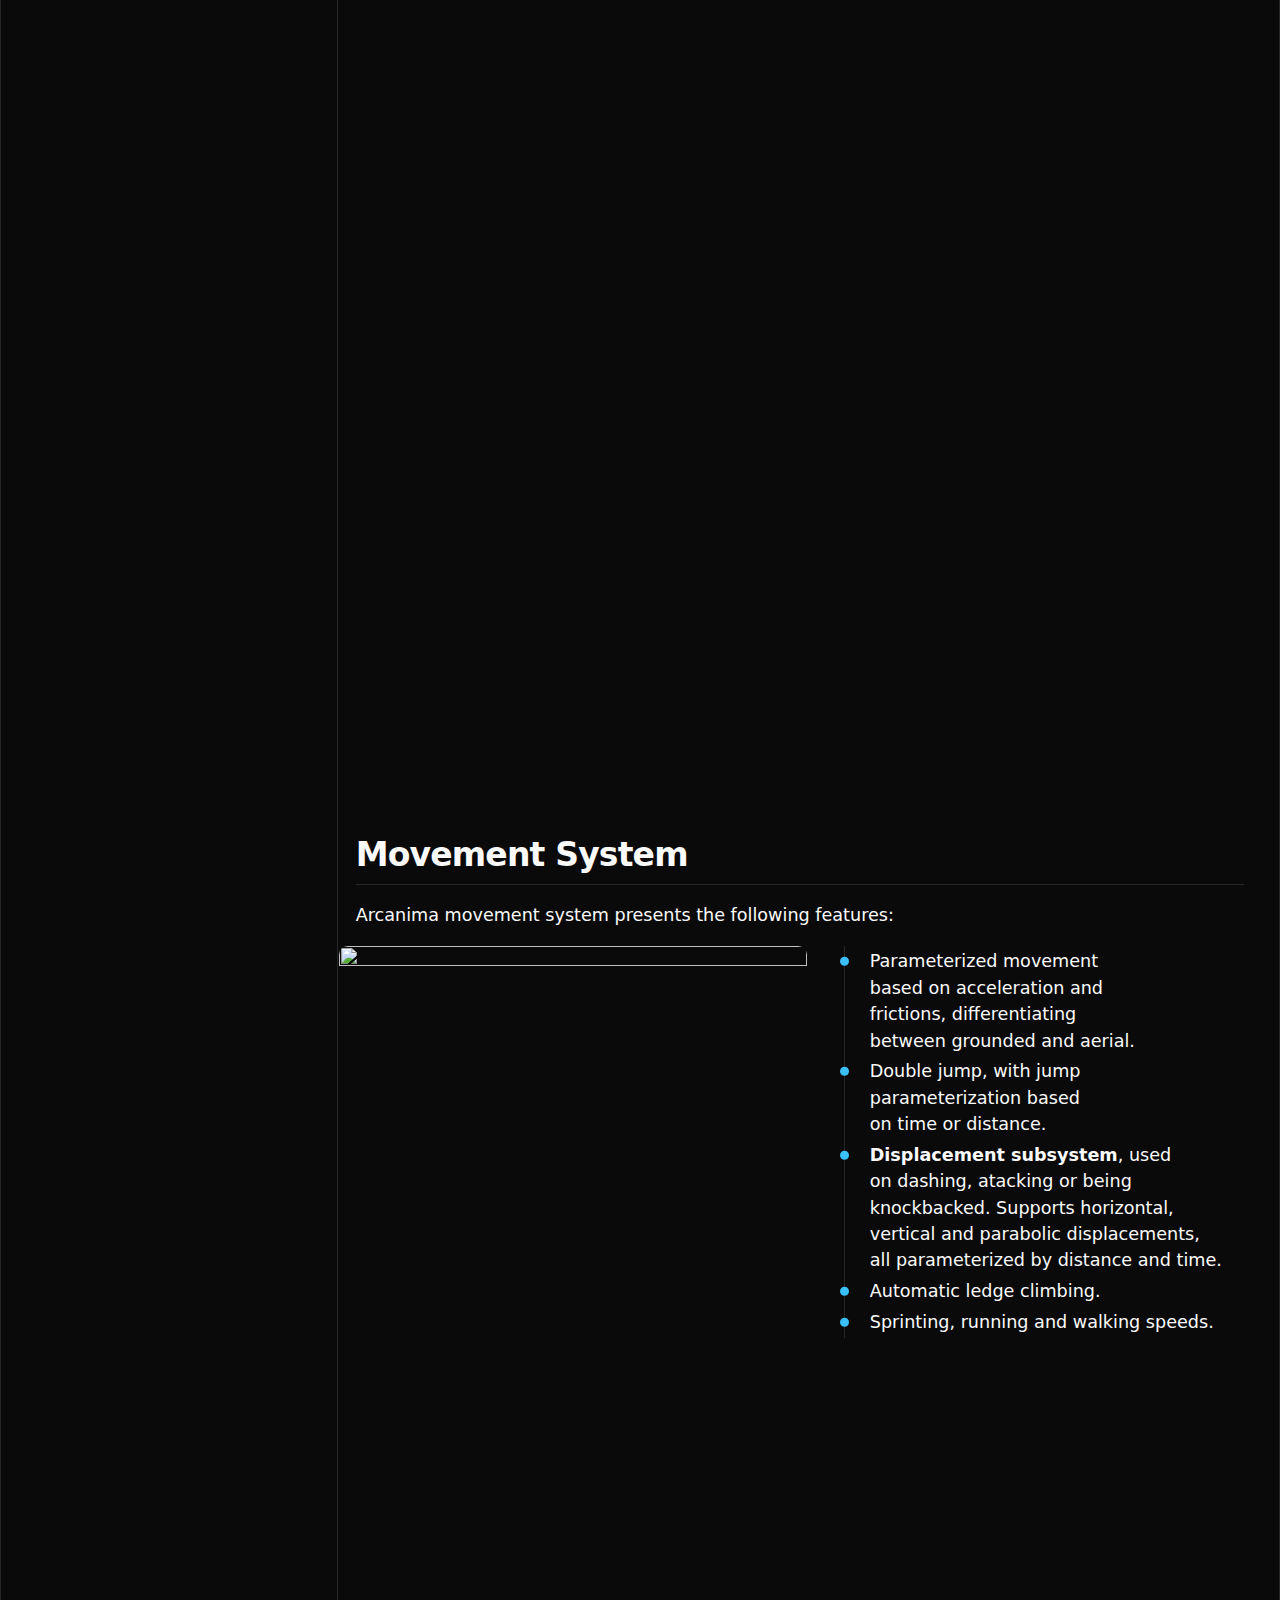
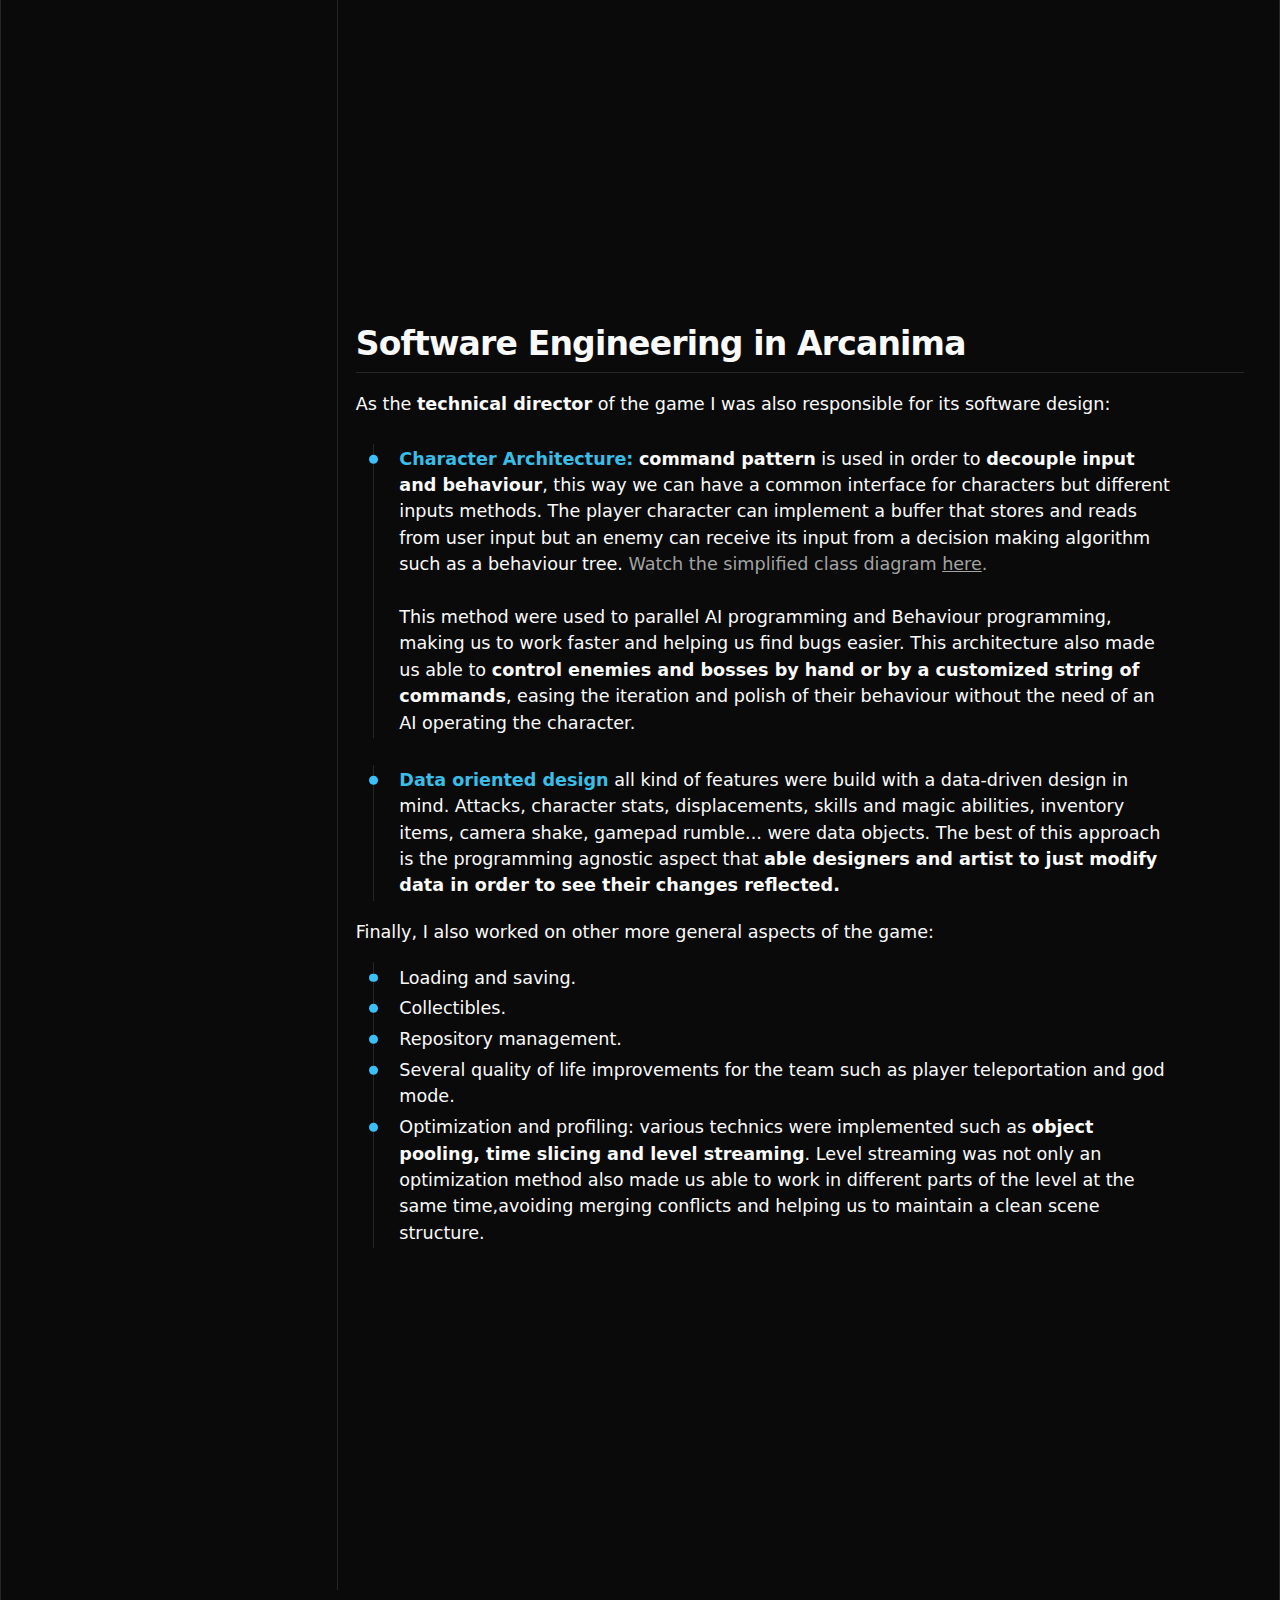
==== commit 49eac9d3: "Final responsivness test" ====
--- a/arcanima.html
+++ b/arcanima.html
@@ -28,14 +28,17 @@
                     <p class="text-md text-balance text-muted-foreground md:text-lg">Passionate about building meaningful and satisfying gameplay.</p>
                 </div>
             </div>
-            <div class="border-b pb-2 text-3xl font-semibold tracking-tight transition-colors flex gap-3"><h1 class="text-muted" data-svelte-h="svelte-1a8pxc0"><a href="index.html" class="hover:text-primary transition-colors">Portfolio</a>
-                /</h1>
+            <div class="border-b pb-2 text-3xl font-semibold tracking-tight transition-colors flex gap-3"><h1 class="text-muted" data-svelte-h="svelte-1a8pxc0"><a href="index.html" class="hover:text-primary transition-colors">Portfolio</a>/</h1>
                 <h1>Arcanima: Mist of Oblivion</h1></div>
-            <div class="flex h-full flex-row">
+            <div class="flex h-full flex-col sm:flex-row">
                 <div class="flex basis-1/4 flex-col gap-2 border-r pr-4 pt-4">
-                    <picture>
-                        <source srcset="arcanima_tn.jpg 1x, arcanima_tn.jpg  2x" type="image/jpg">
-                        <img src="" alt="Arcanima" class="h-auto w-96 rounded-lg [view-transition-name:thumbnail]" width="616" height="353"></picture>
+                    <div class="flex justify-center">
+                        <picture>
+                            <source srcset="arcanima_tn.jpg 1x, arcanima_tn.jpg  2x" type="image/jpg">
+                            <img src="" alt="Arcanima" class="h-auto rounded-lg [view-transition-name:thumbnail]" width="616" height="353">
+                        </picture>
+                    </div>
+                    
                     <div class="flex items-center gap-2 text-muted-foreground">
                         <svg xmlns="http://www.w3.org/2000/svg" width="24" height="24" viewBox="0 0 24 24" fill="none" stroke="currentColor" stroke-width="2" stroke-linecap="round" stroke-linejoin="round"
                              class="lucide-icon lucide lucide-clock size-4">
@@ -56,7 +59,8 @@
                     </div>
                     <div class="flex gap-2"><p data-svelte-h="svelte-r80nj2">Time: 3 years</p>
                     </div>
-
+    
+                    <p class="border-b"></p>
 
                 </div>
                 <div class="flex-grow basis-1/2 pl-4 pt-4">
@@ -83,16 +87,16 @@
 
 
                     <div class="flex justify-center">
-                    <div class="grid h-fit grid-cols-1 md:grid-cols-2 lg:grid-cols-2 gap-6">
-                            <picture>
-                                <source srcset="images/combat_junto.gif 1x, images/combat_junto.gif 2x" type="image/gif">
-                                <img class="rounded-lg" src="" width="468" height="960">
-                            </picture>
-                            <picture>
-                                <source srcset="images/focus.gif 1x,images/focus.gif 2x" type="image/gif">
-                                <img class="rounded-lg" src="" width="468" height="960">
-                            </picture>
-                    </div>    
+                        <div class="grid h-fit grid-cols-1 md:grid-cols-2 lg:grid-cols-2 gap-6">
+                                <picture>
+                                    <source srcset="images/combat_junto.gif 1x, images/combat_junto.gif 2x" type="image/gif">
+                                    <img class="rounded-lg" src="" width="468" height="960">
+                                </picture>
+                                <picture>
+                                    <source srcset="images/focus.gif 1x,images/focus.gif 2x" type="image/gif">
+                                    <img class="rounded-lg" src="" width="468" height="960">
+                                </picture>
+                        </div>    
 
                     </div>
                     <br>
@@ -166,18 +170,21 @@
                             </div>
                         </div>
 
-                        <div class="flex-grow basis-1/2  p-4">
-                            <picture>
-                                <source srcset="images/raj_junto.gif 1x, images/raj_junto.gif 2x" type="image/gif">
-                                <img class="rounded-lg" src="" width="468" height="960">
-                            </picture>
-                            <br>
-                            <br>
-                            <picture>
-                                <source srcset="images/skills_junto.gif 1x, images/skills_junto.gif 2x" type="image/gif">
-                                <img class="rounded-lg" src="" width="468" height="960">
-                            </picture>
+                        <div class="flex justify-center">
+                            <div class="flex-grow basis-1/2  p-4">
+                                <picture>
+                                    <source srcset="images/raj_junto.gif 1x, images/raj_junto.gif 2x" type="image/gif">
+                                    <img class="rounded-lg" src="" width="468" height="960">
+                                </picture>
+                                <br>
+                                <br>
+                                <picture>
+                                    <source srcset="images/skills_junto.gif 1x, images/skills_junto.gif 2x" type="image/gif">
+                                    <img class="rounded-lg" src="" width="468" height="960">
+                                </picture>
+                            </div>
                         </div>
+                            
                         
                     </div>
 
@@ -218,10 +225,12 @@
                     <div class="grid h-fit grid-cols-1 md:grid-cols-2 lg:grid-cols-2 gap-4">
 
                         <div class="flex-grow basis-1/2  p-4">
-                            <picture>
-                                <source srcset="images/move_junto.gif 1x, images/move_junto.gif 2x" type="image/gif">
-                                <img class="rounded-lg" src="" width="468" height="960">
-                            </picture>
+                            <div class="flex justify-center">
+                                <picture>
+                                    <source srcset="images/move_junto.gif 1x, images/move_junto.gif 2x" type="image/gif">
+                                    <img class="rounded-lg" src="" width="468" height="960">
+                                </picture>
+                            </div>
                         </div>
 
                         <div class="flex-grow basis-1/2  p-4">
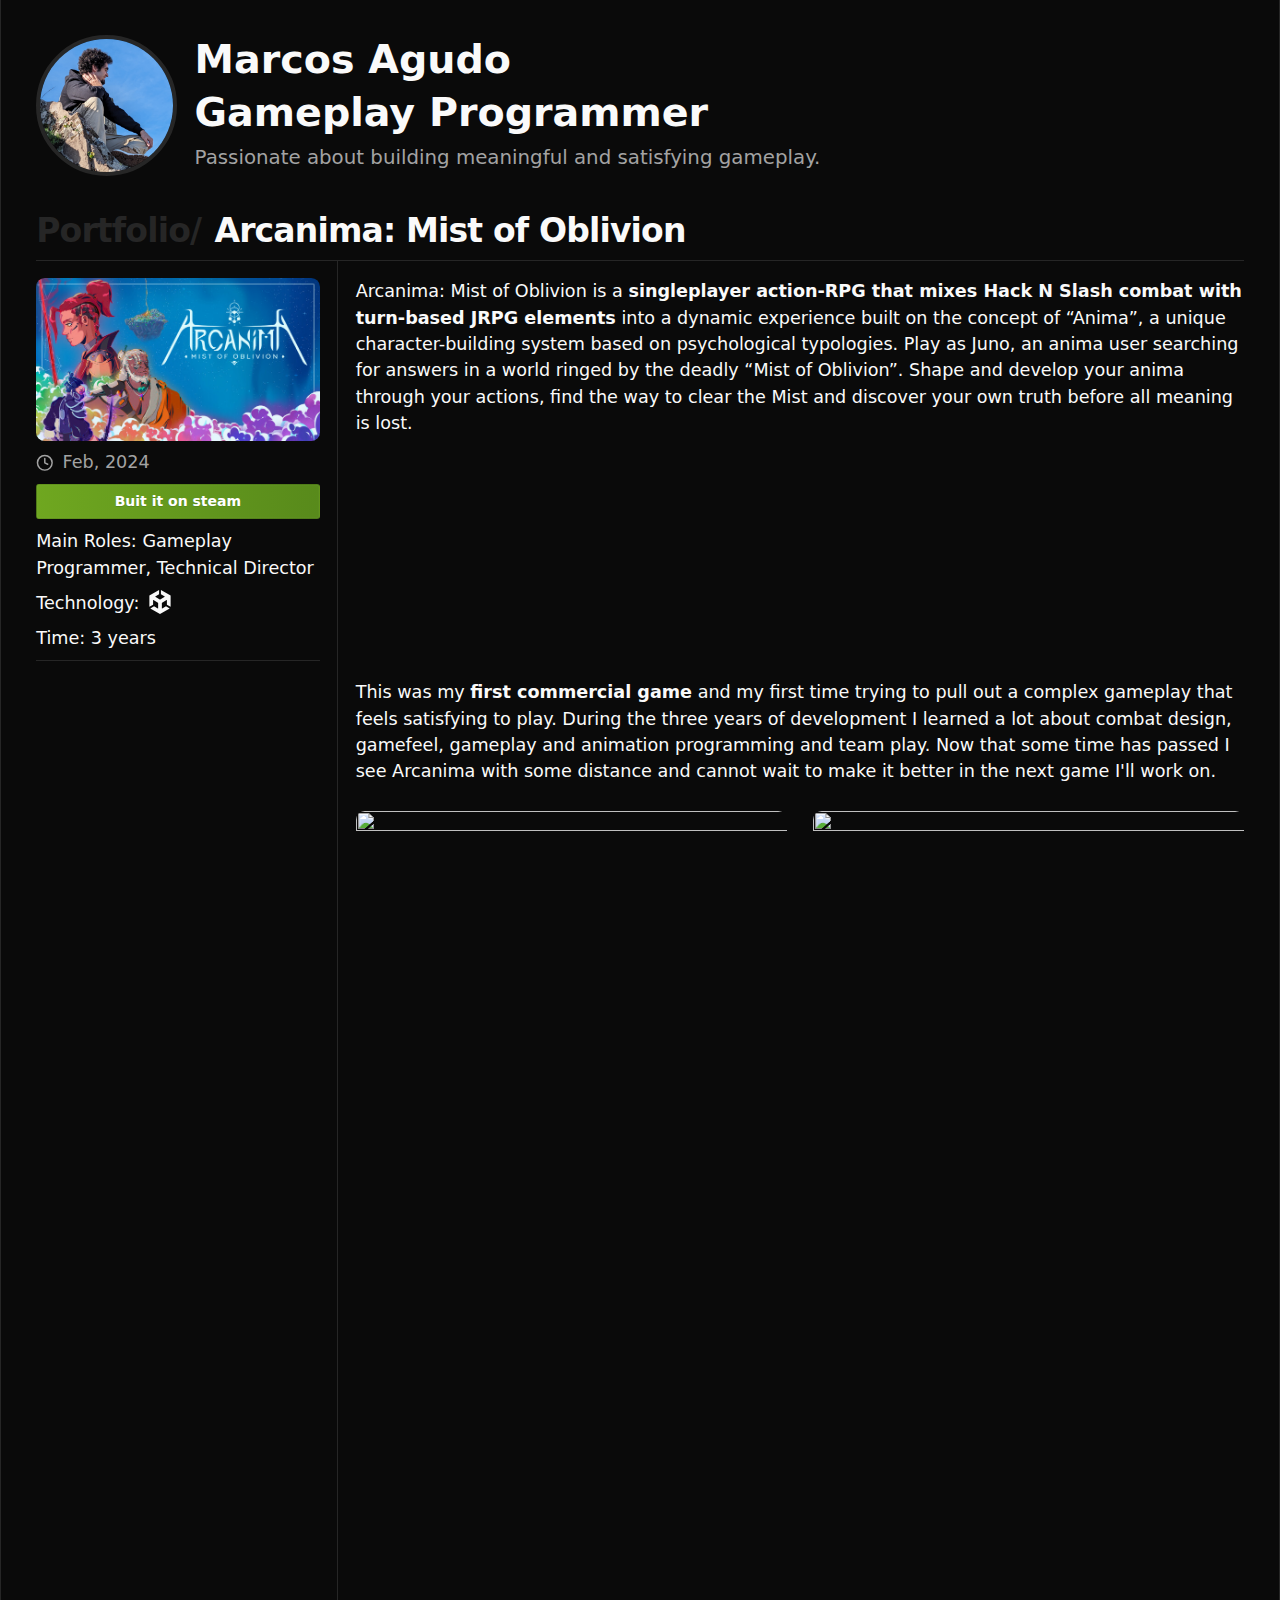
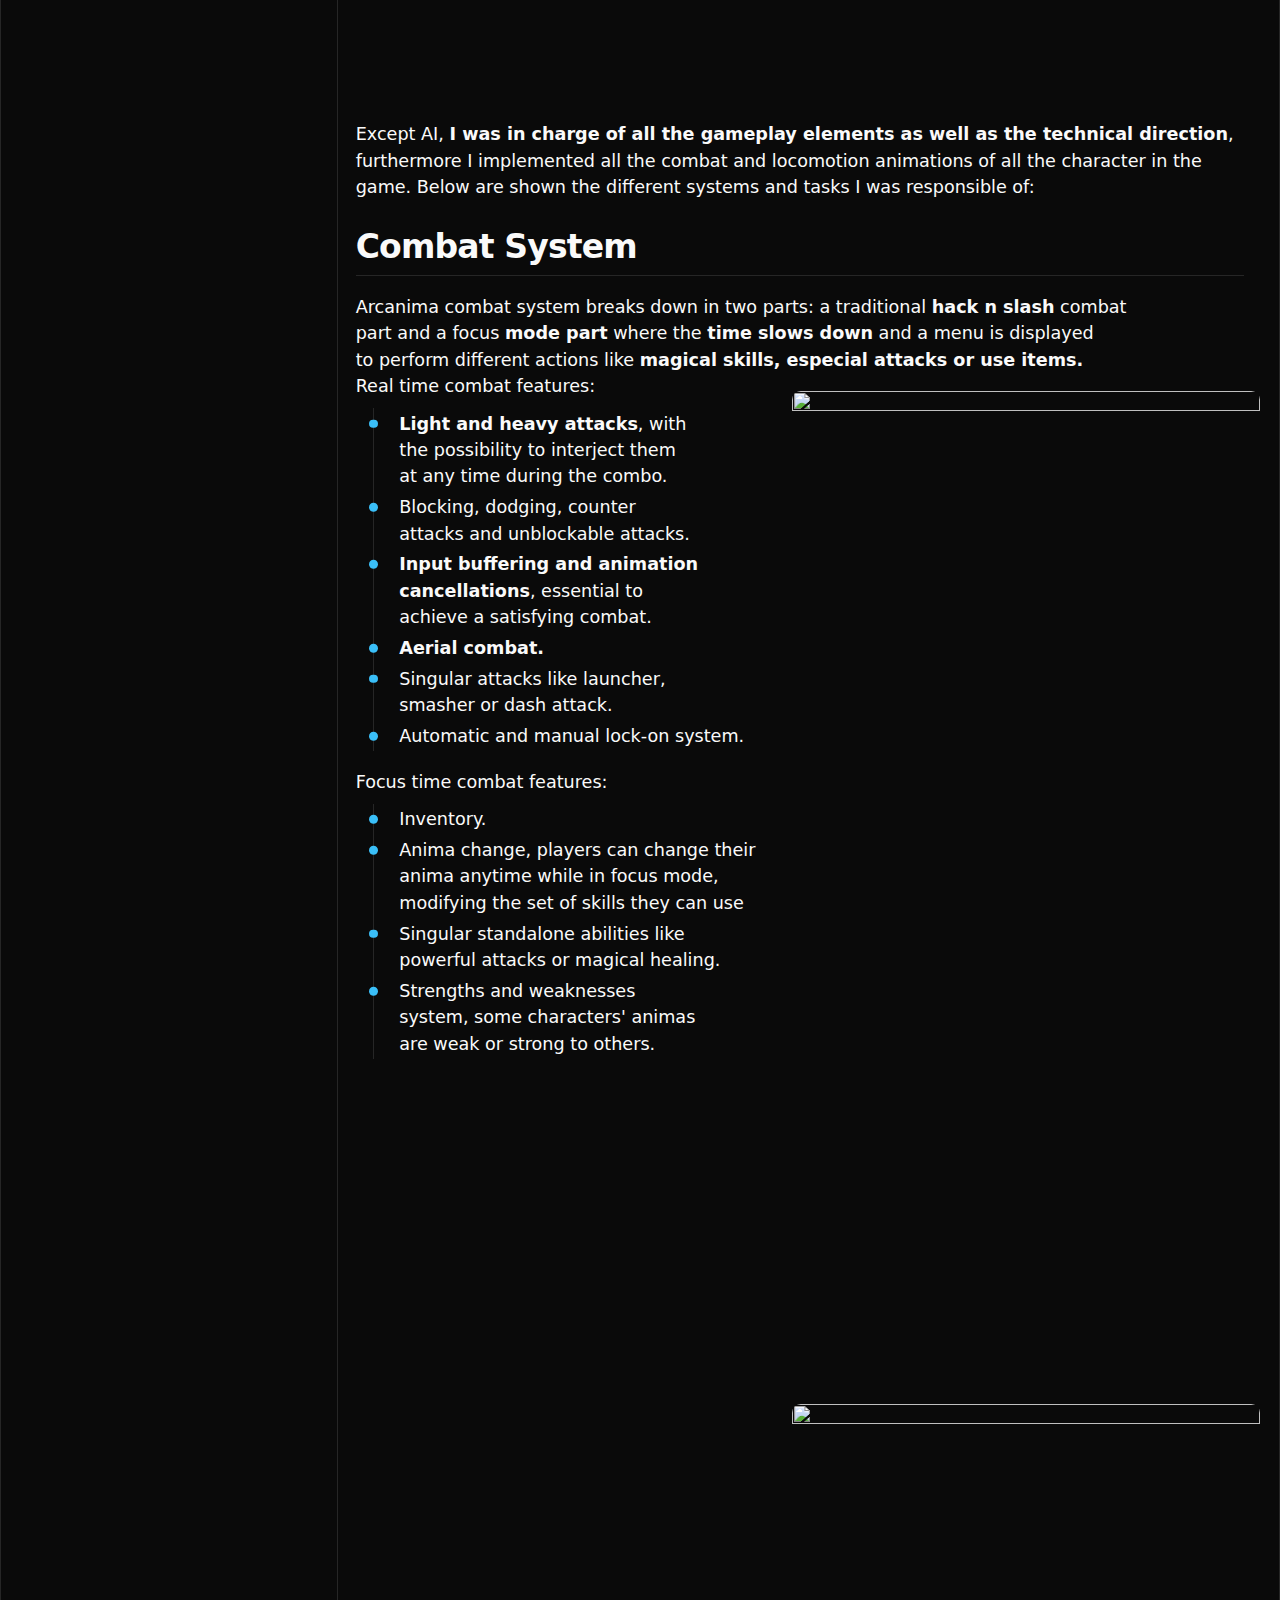
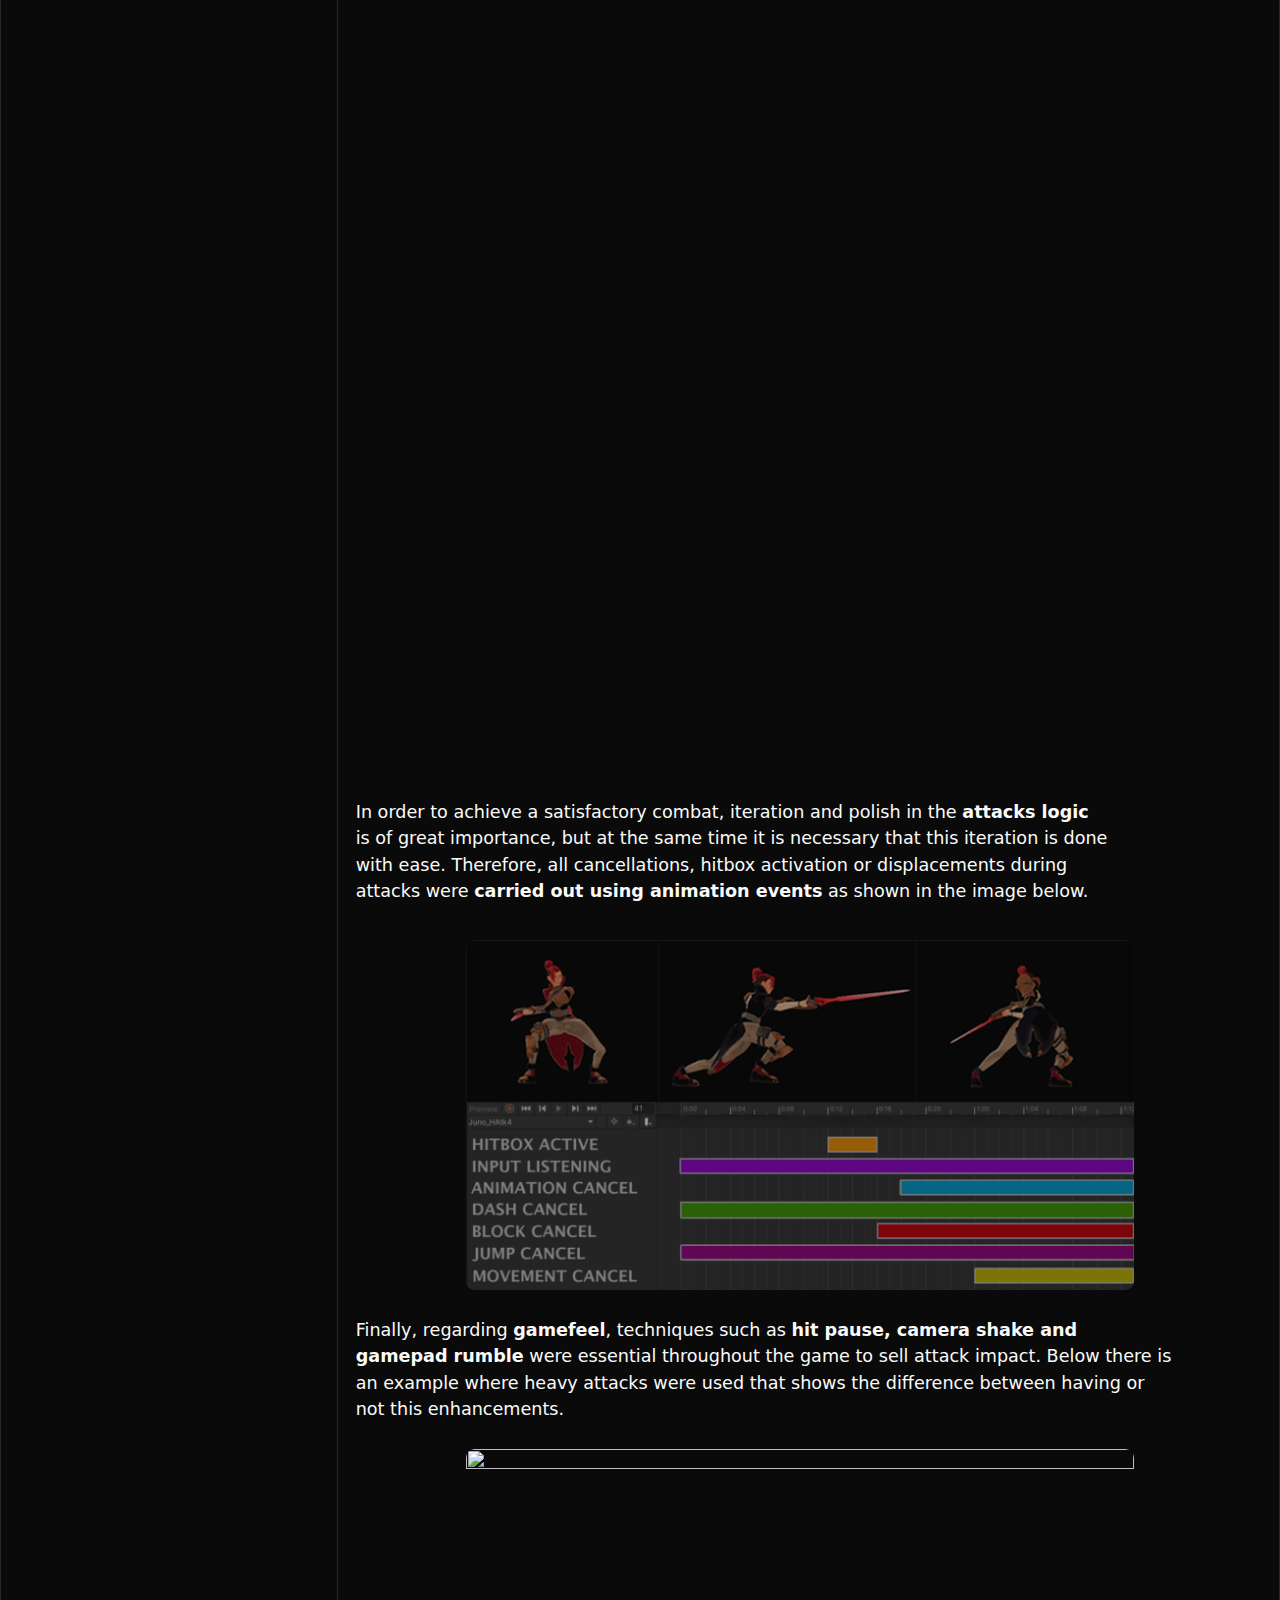
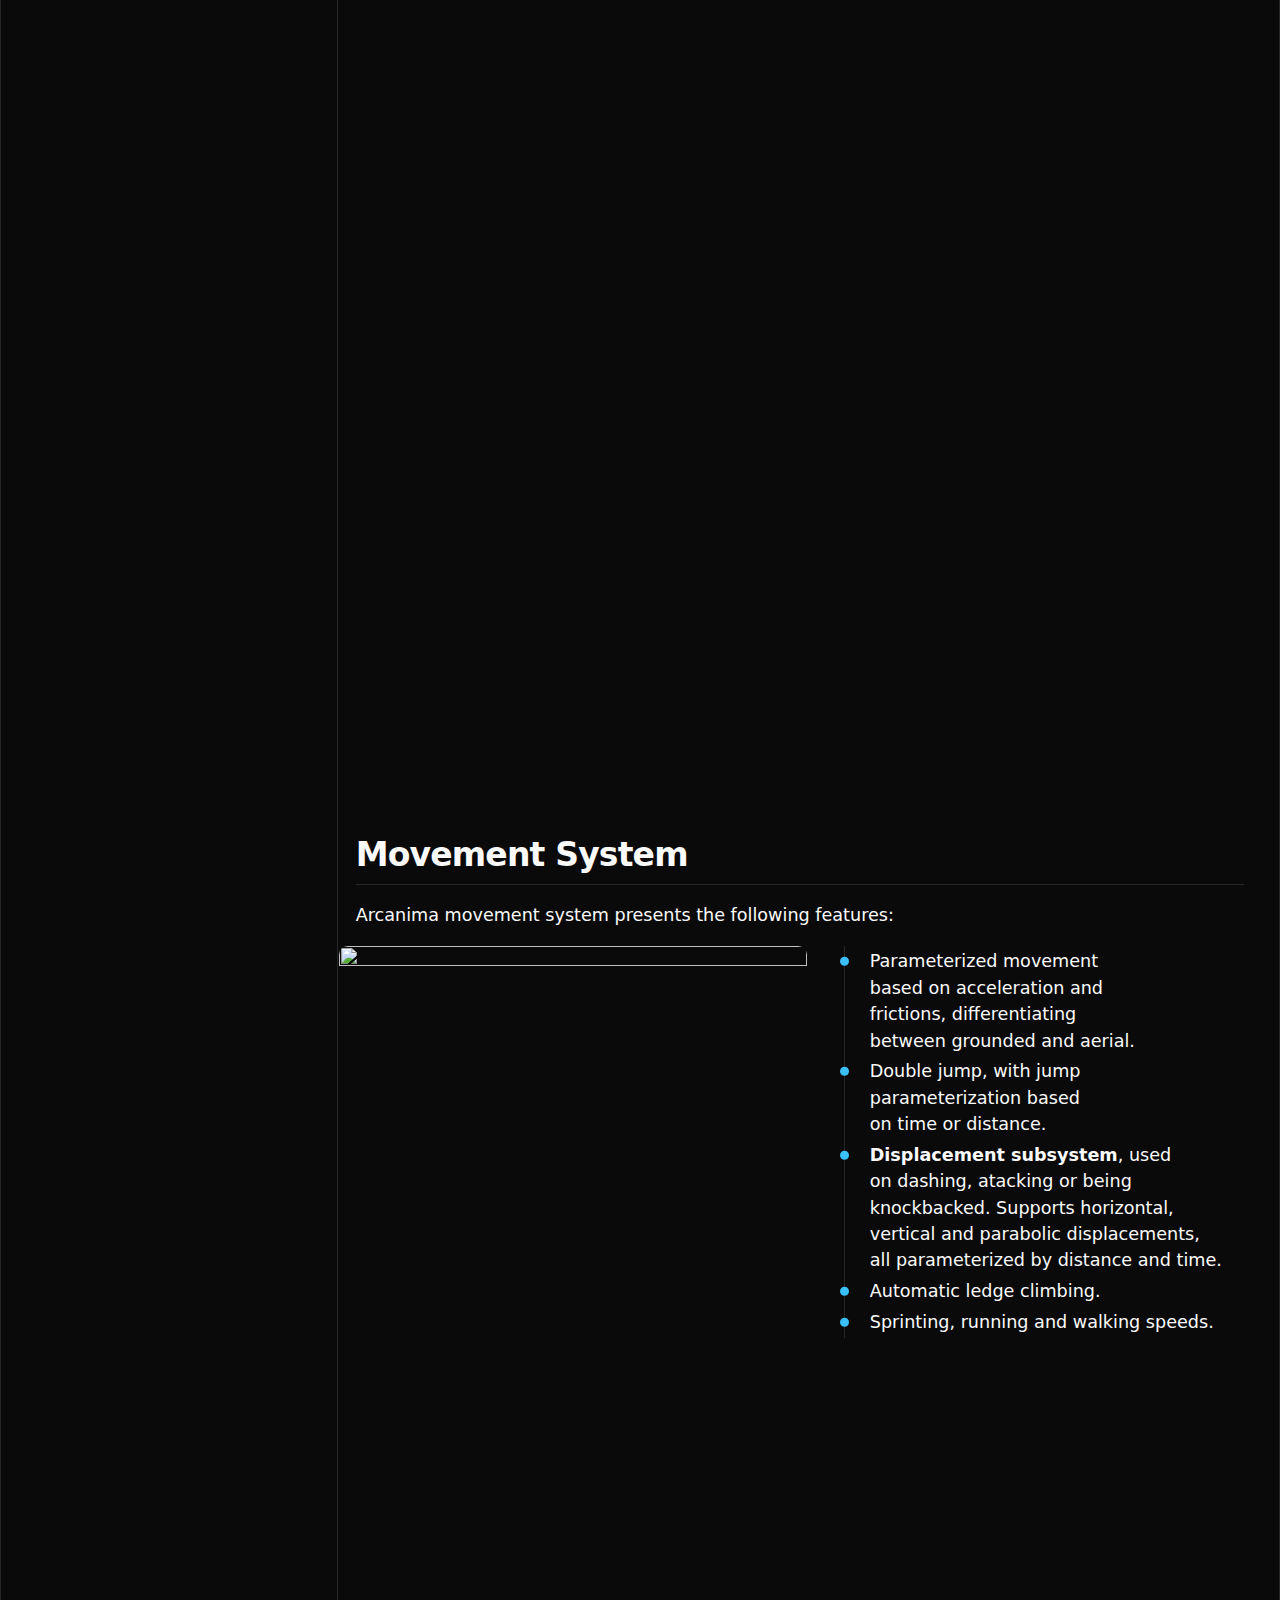
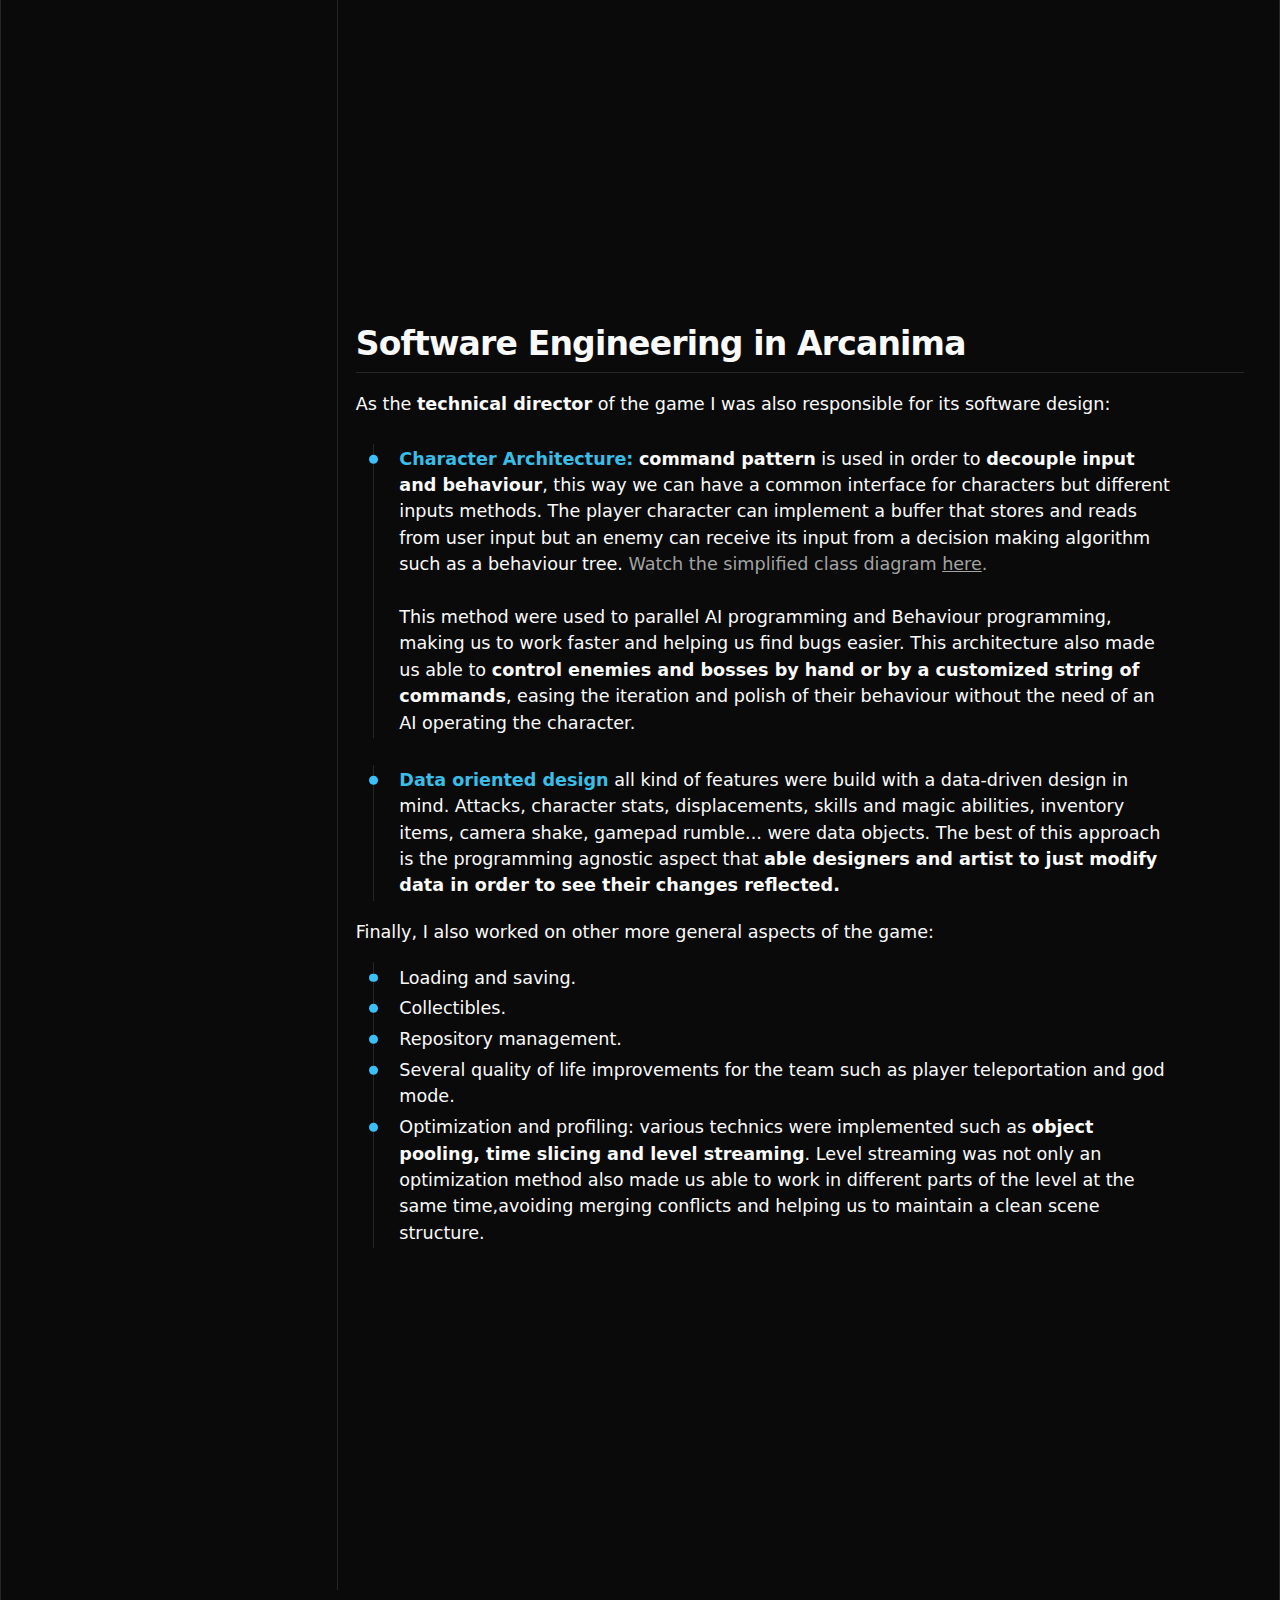
==== commit 92e07400: "remove color scheme" ====
--- a/arcanima.html
+++ b/arcanima.html
@@ -73,7 +73,7 @@
                         find the way to clear the Mist and discover your own truth before all meaning is lost.</p> <br>
                     
                     <div class="flex flex-row justify-center">
-                        <iframe src="https://store.steampowered.com/widget/2172500/" allowtransparency="true" frameborder="0" style="width: 75%; height: 190px;"></iframe>
+                        <iframe src="https://store.steampowered.com/widget/2172500/" frameBorder="0" style="display:block; margin: 0px; padding: 0px; border: 0px; background-color: #0a0a0a; width: 75%; height: 190px;"></iframe>
                     </div>
                     
                     <br>
@@ -408,7 +408,7 @@
 
 <style>
     .dark {
-        color-scheme: dark;
+       
     }
 
     body {
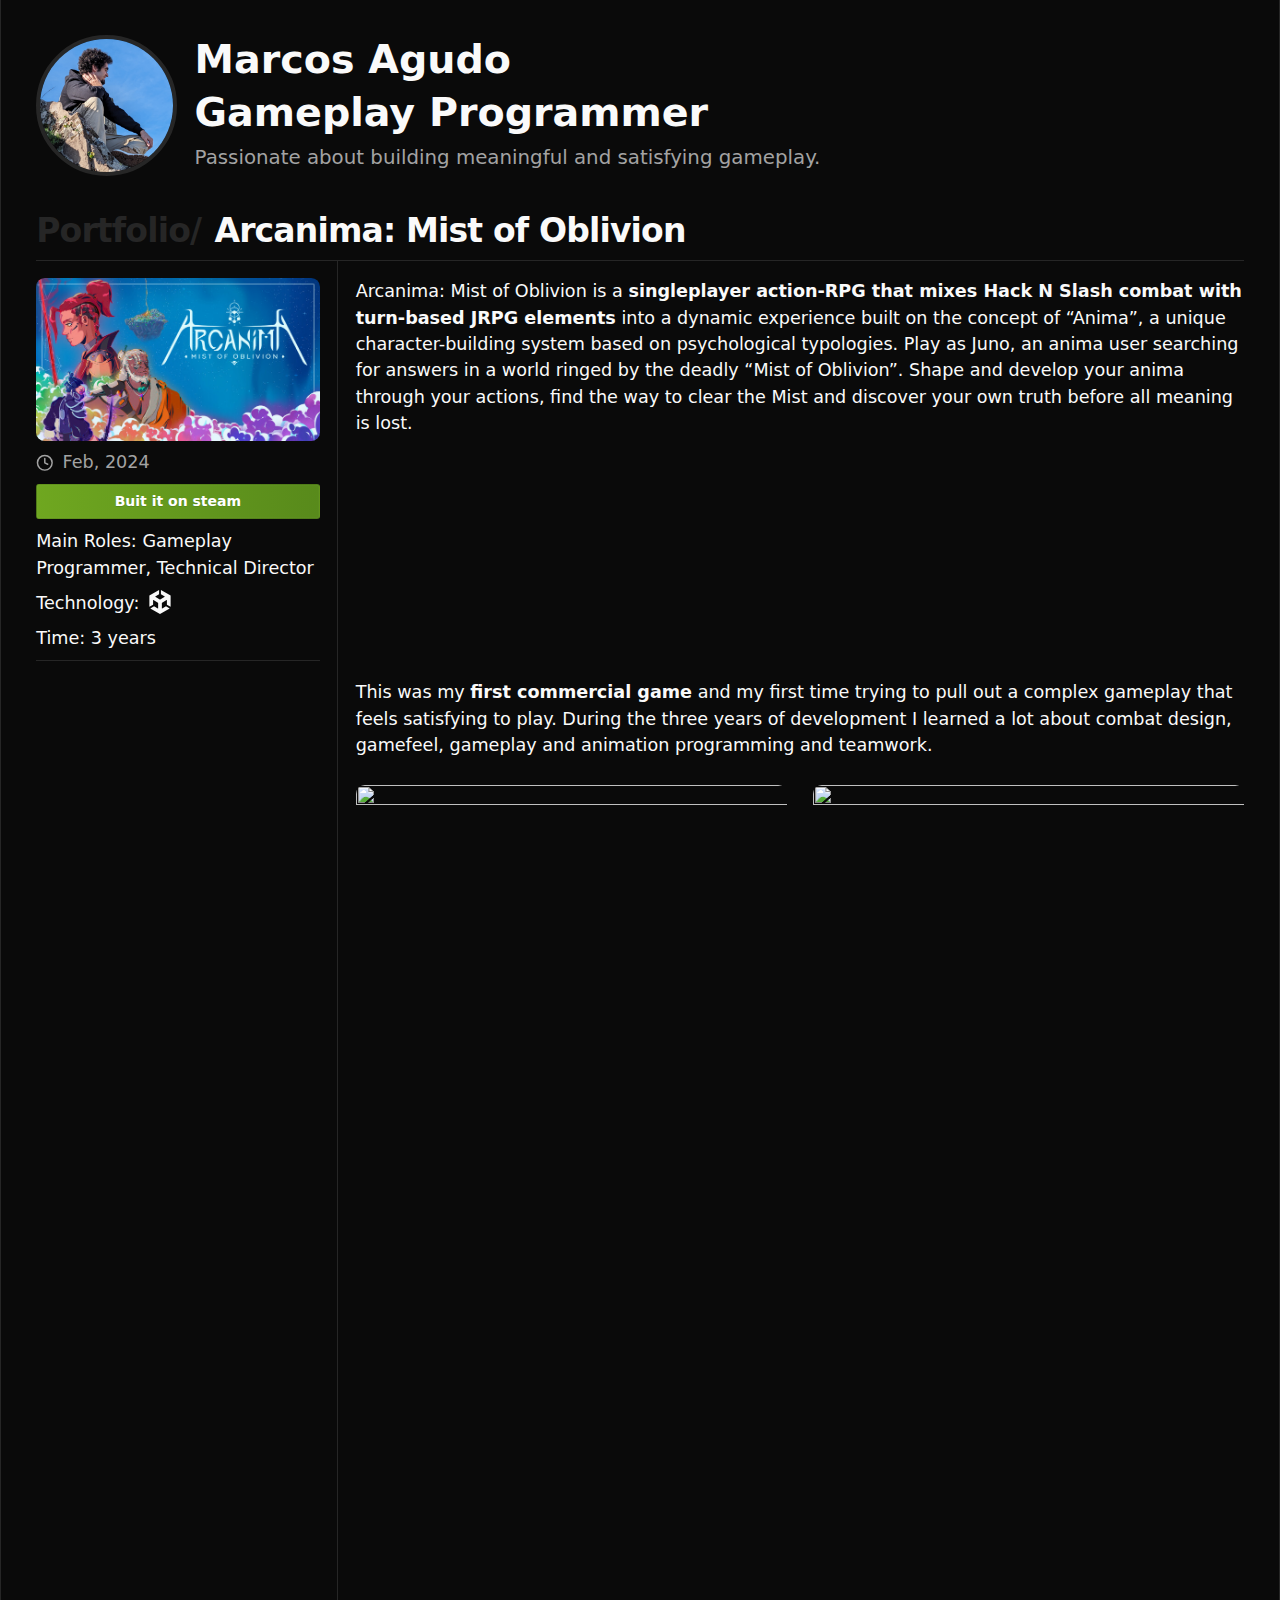
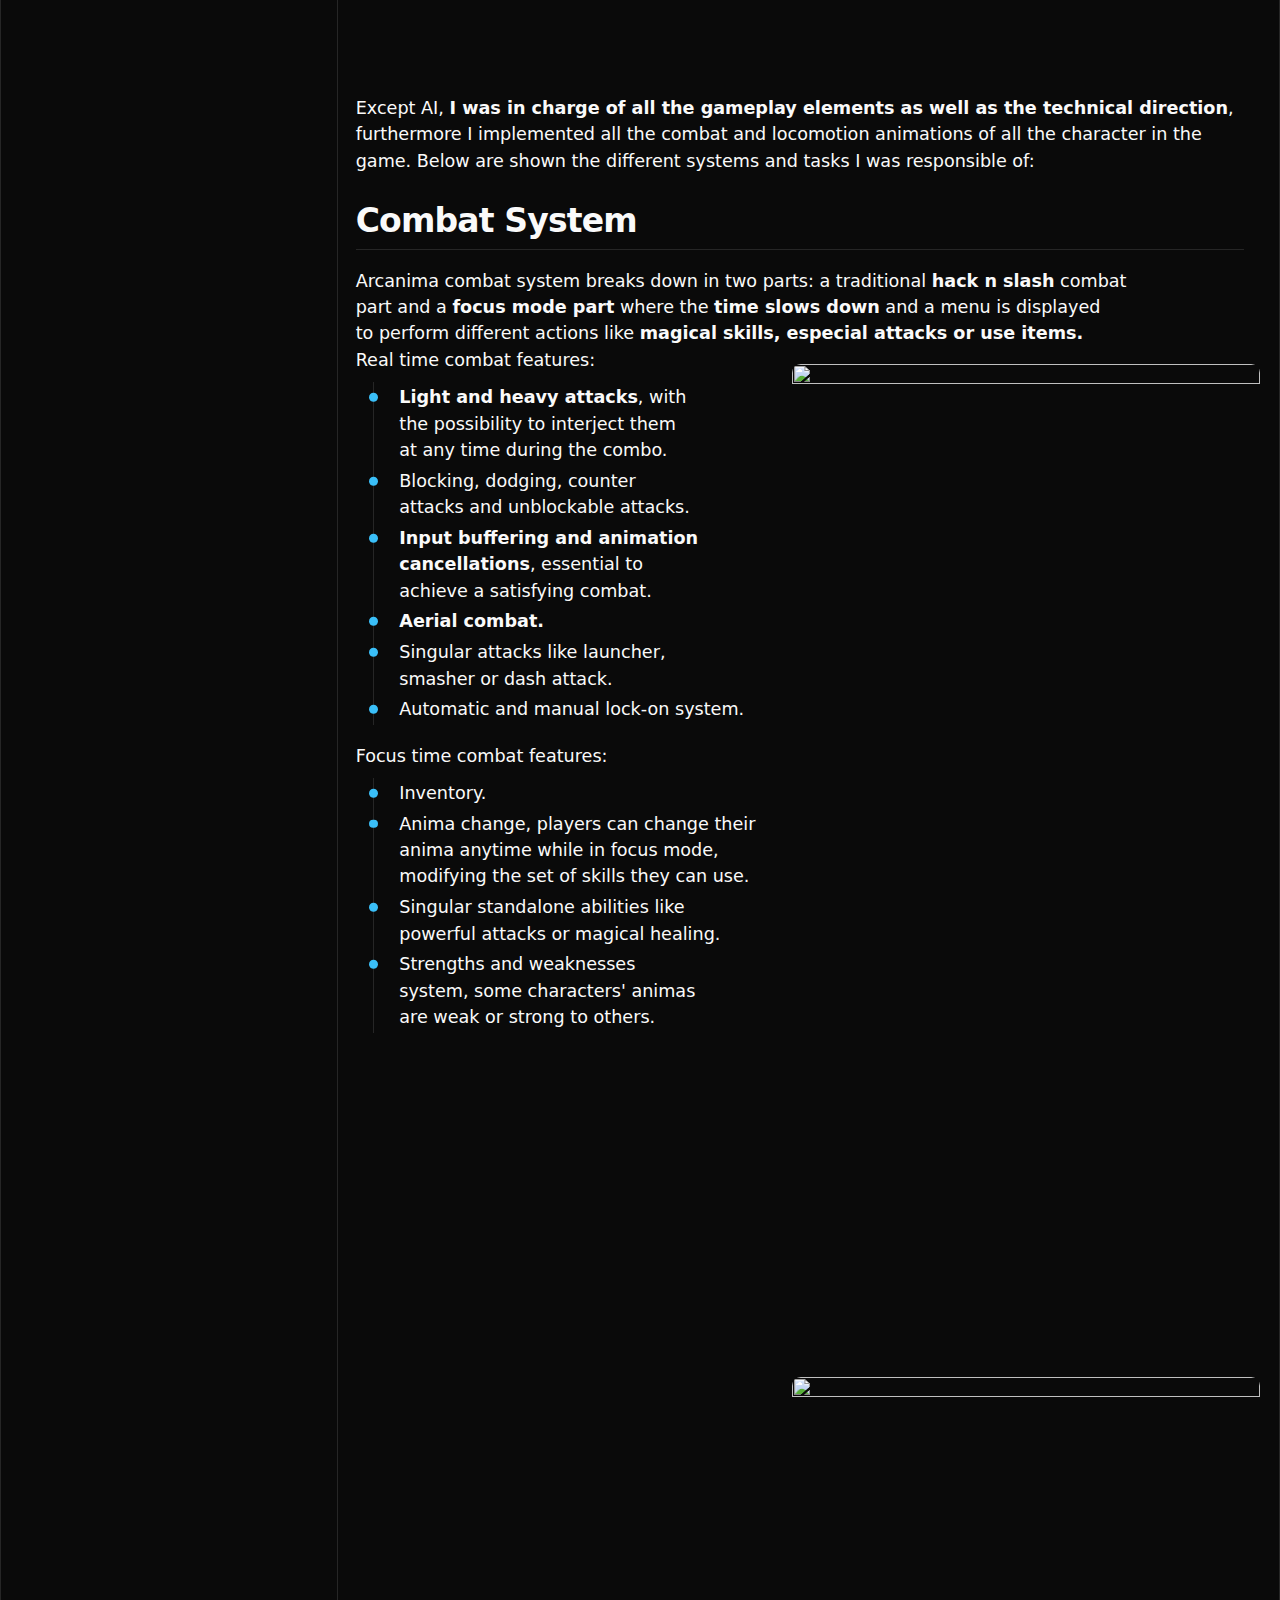
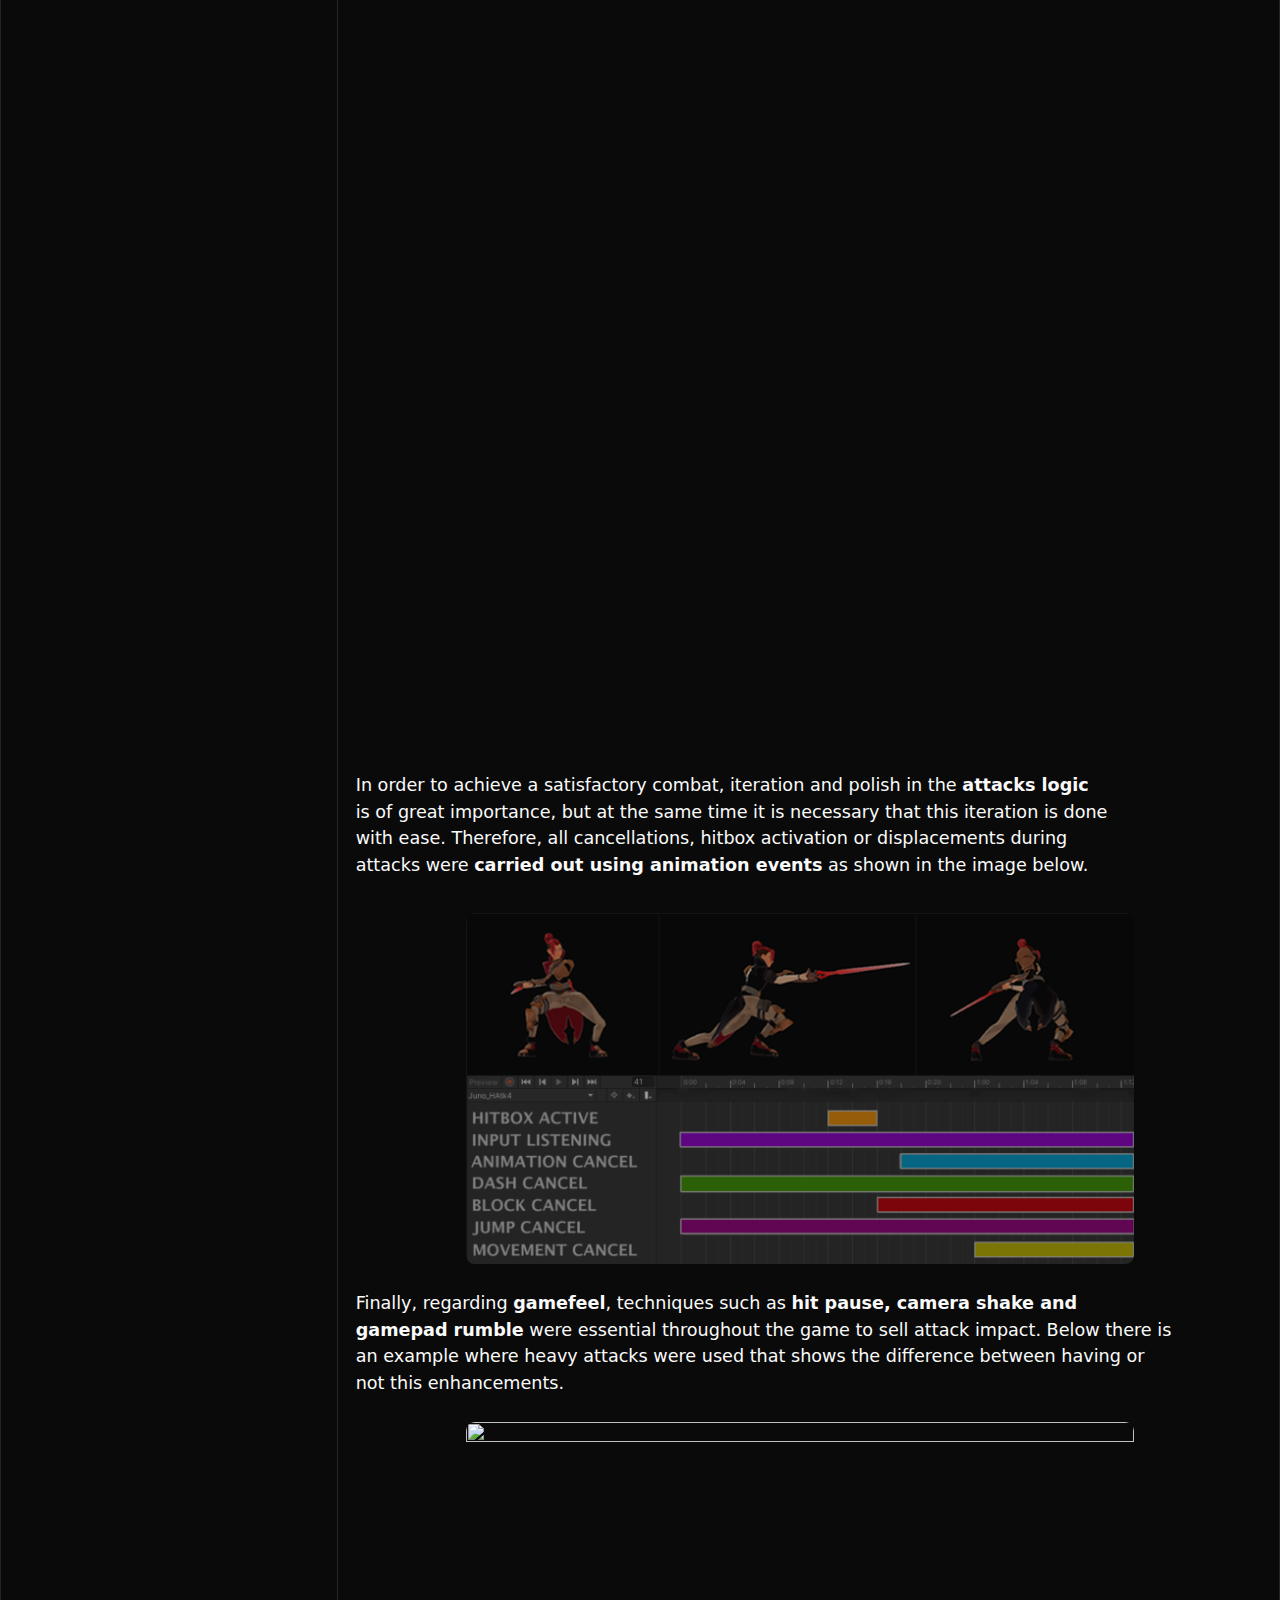
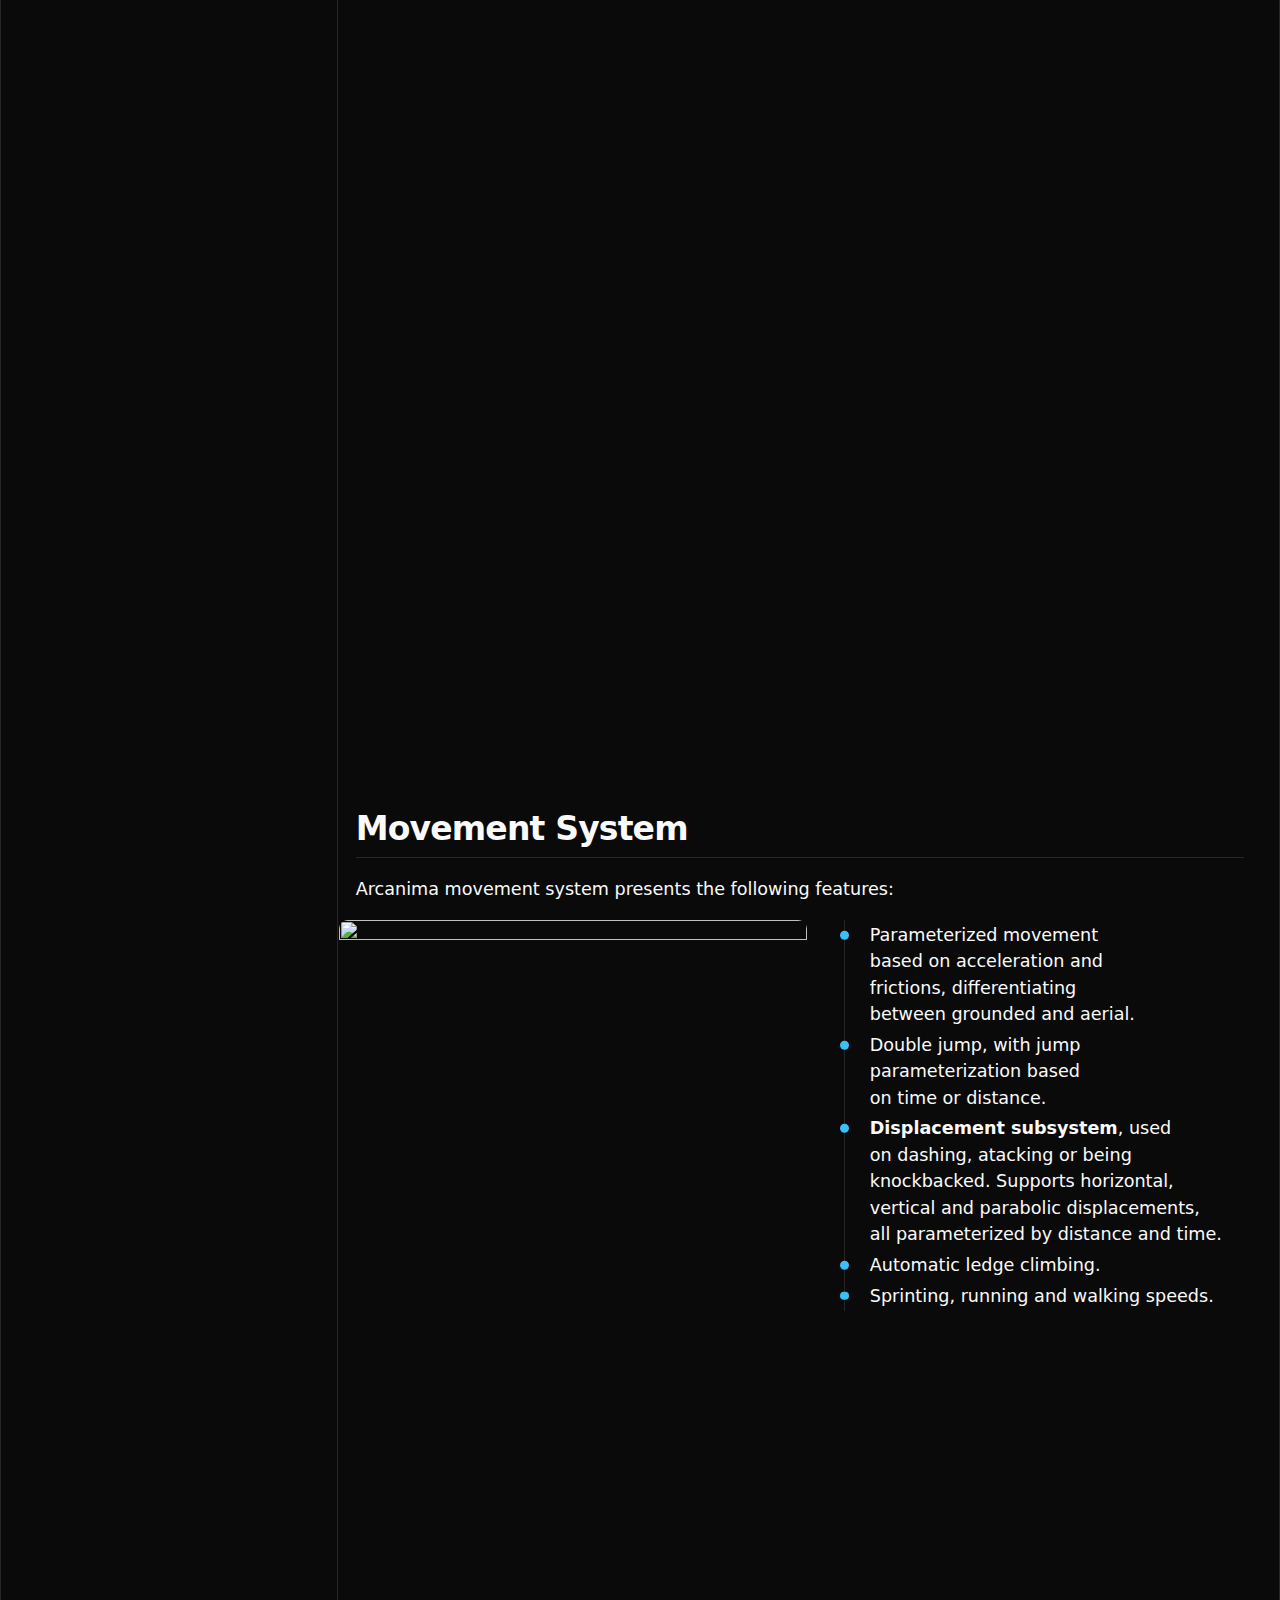
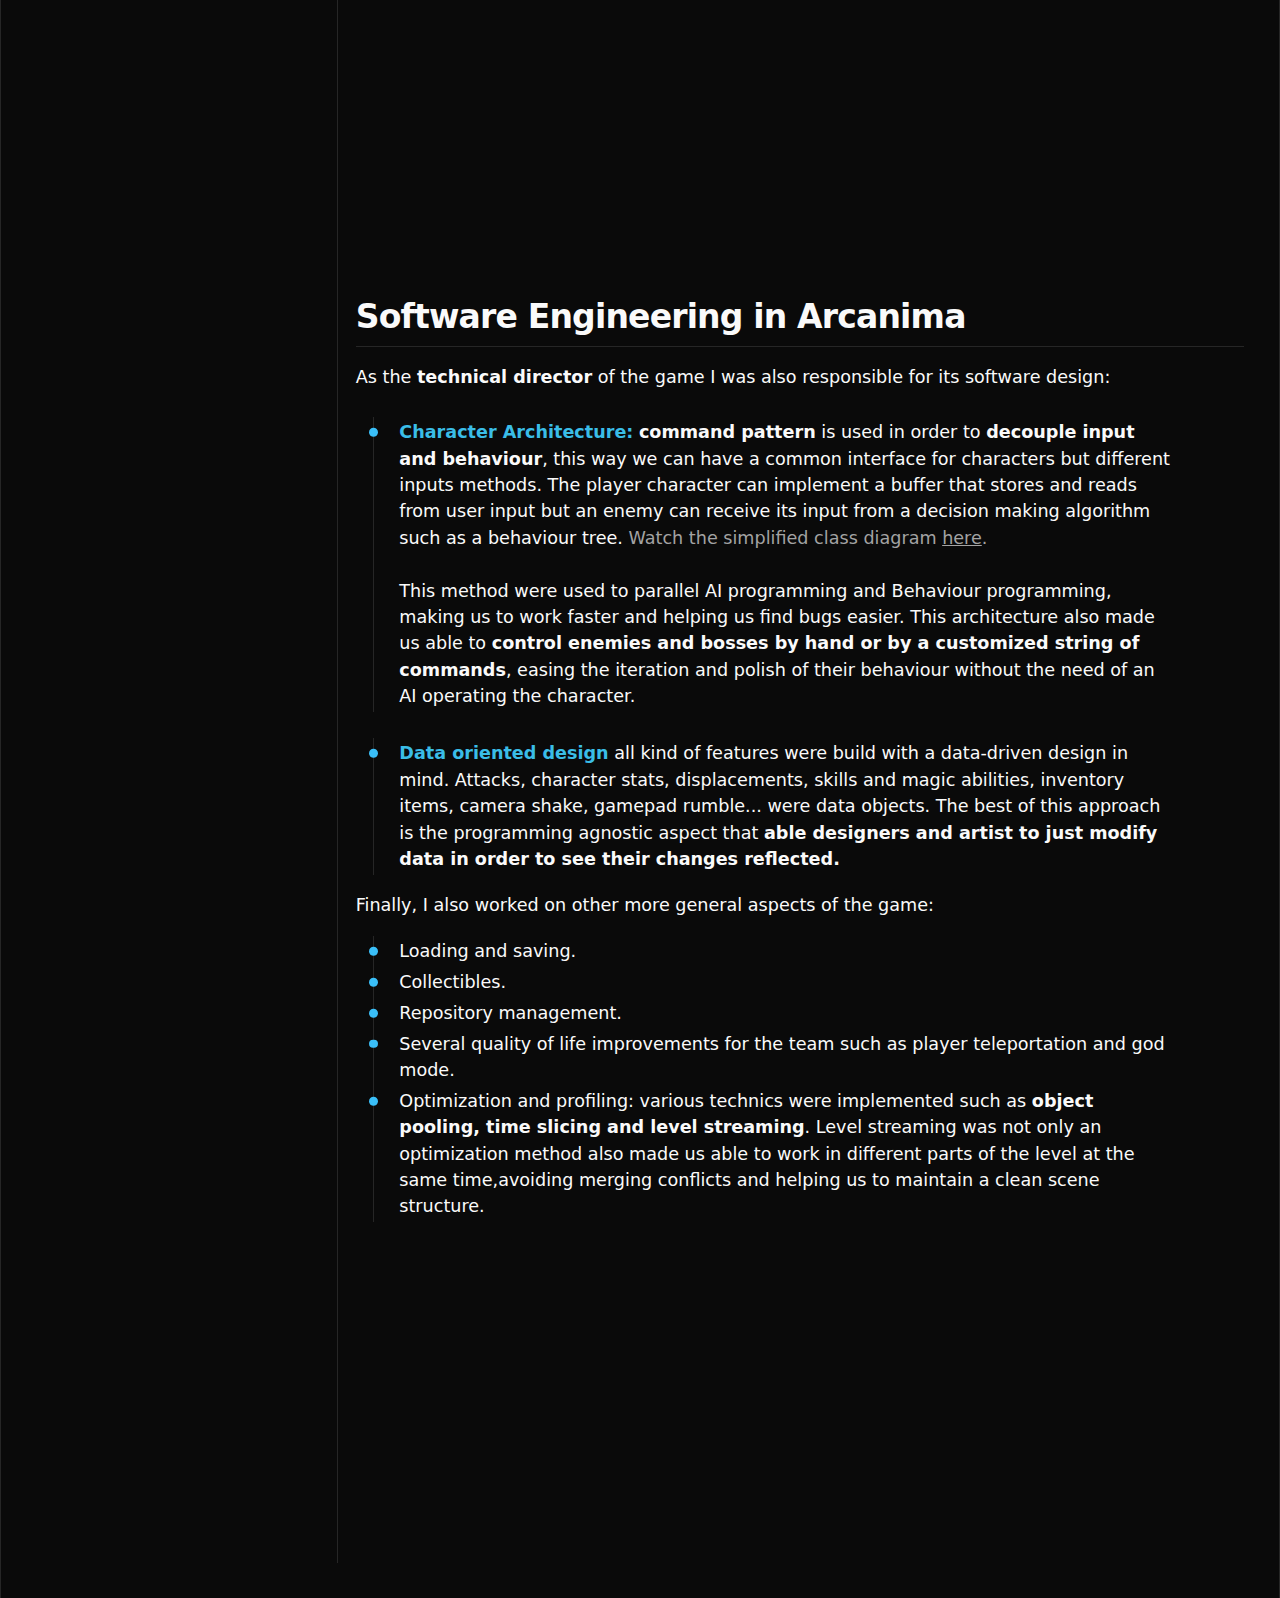
==== commit 7da78095: "Some minor issues" ====
--- a/arcanima.html
+++ b/arcanima.html
@@ -81,8 +81,7 @@
                     <p data-svelte-h="svelte-1mc4erz">
                         This was my <strong>first commercial game</strong> and my first time trying to pull out a complex gameplay
                         that feels satisfying to play. During the three years of development I learned a lot about combat design,
-                        gamefeel, gameplay and animation programming and team play. Now that some time has passed I 
-                        see Arcanima with some distance and cannot wait to make it better in the next game I'll work on.
+                        gamefeel, gameplay and animation programming and teamwork.
                     </p> <br>
 
 
@@ -112,7 +111,7 @@
                     </div>
 
                     <p class="text-balance mt-4">Arcanima combat system breaks down in two parts: a traditional <strong>hack n slash</strong>
-                        combat part and a focus <strong>mode part</strong> where the <strong>time slows down</strong> and a menu is displayed to perform different actions
+                        combat part and a <strong>focus mode part</strong> where the <strong>time slows down</strong> and a menu is displayed to perform different actions
                         like <strong>magical skills, especial attacks or use items.</strong>
                     </p>
                     
@@ -157,7 +156,7 @@
                             <div class="grid grid-cols-[25px_1fr] border-l py-0.5 ml-4">
                                 <span class="flex size-2 -translate-x-[6.5px] -translate-y-2 rounded-full bg-primary"></span>
                                 <p class="text-balance">Anima change, players can change their anima anytime while in focus mode,
-                                modifying the set of skills they can use</p>
+                                modifying the set of skills they can use.</p>
                             </div>
                             <div class="grid grid-cols-[25px_1fr] border-l py-0.5 ml-4">
                                 <span class="flex size-2 -translate-x-[6.5px] -translate-y-2 rounded-full bg-primary"></span>
